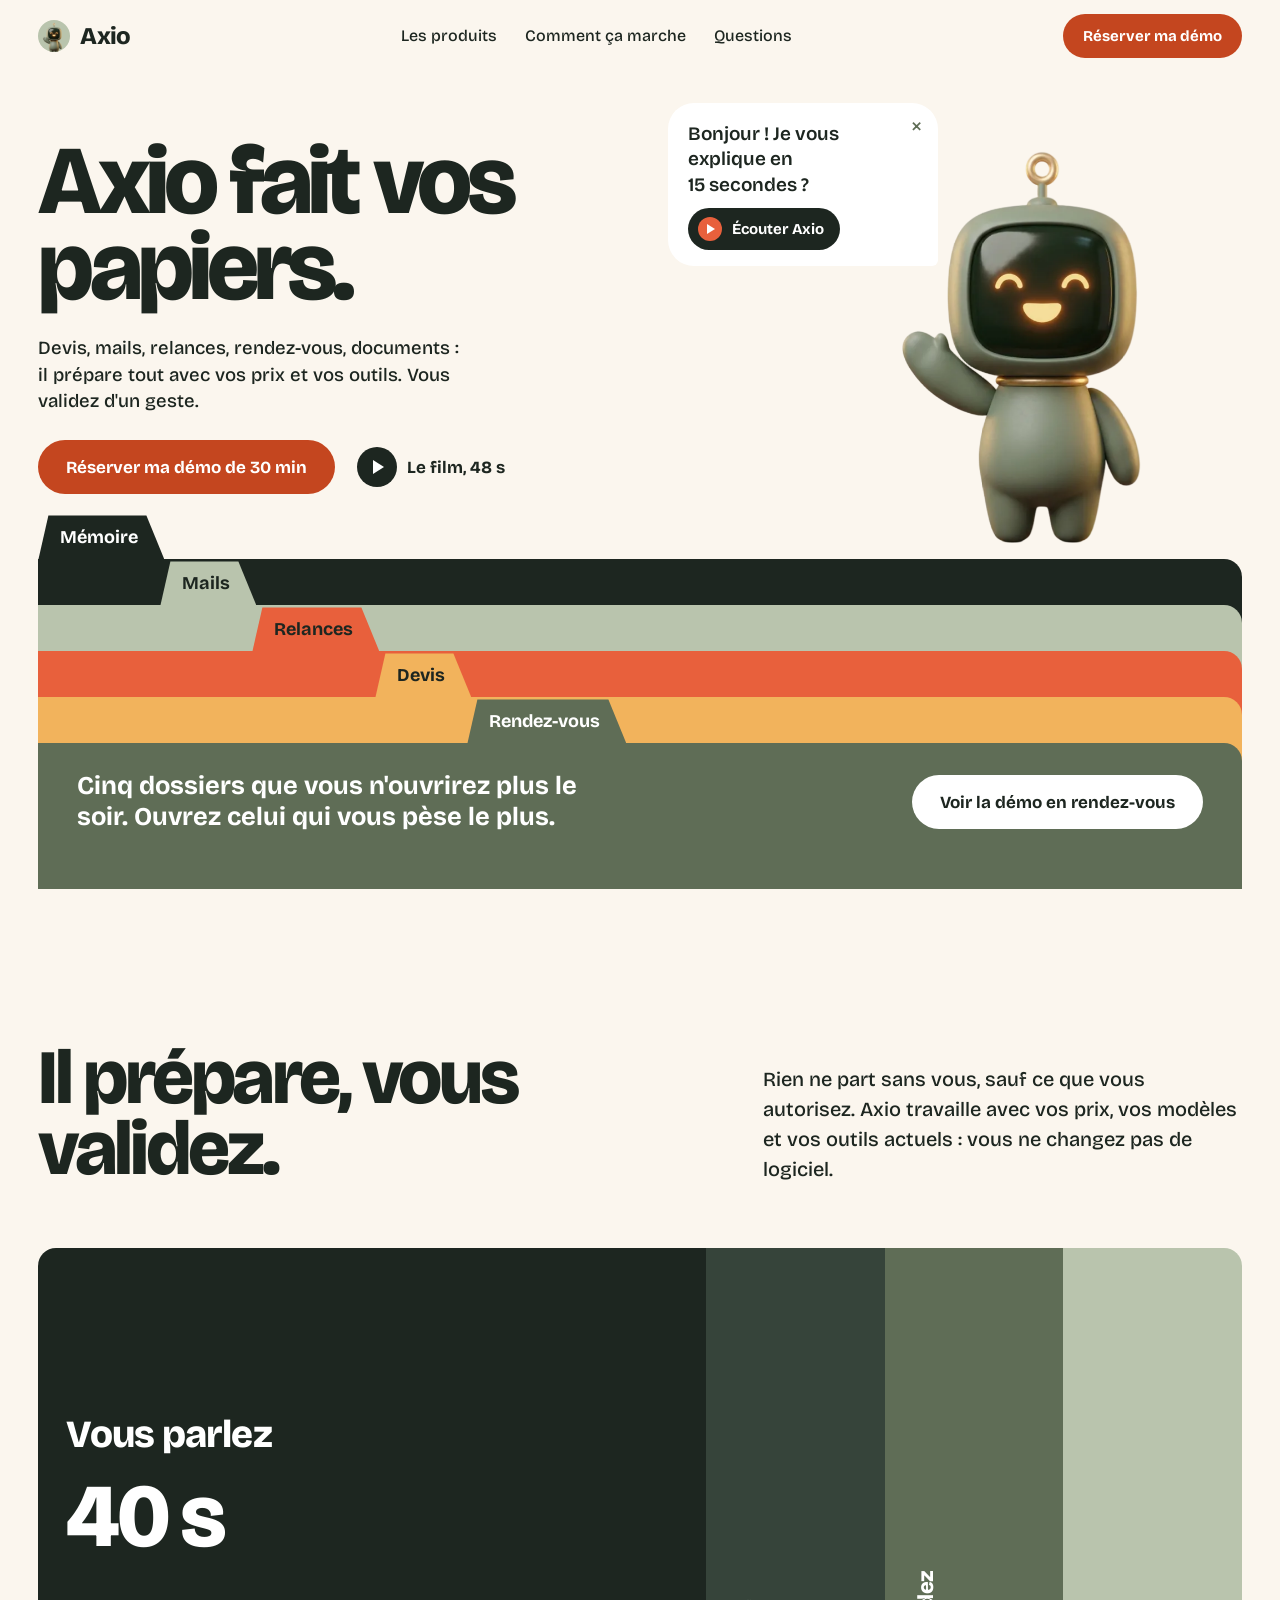
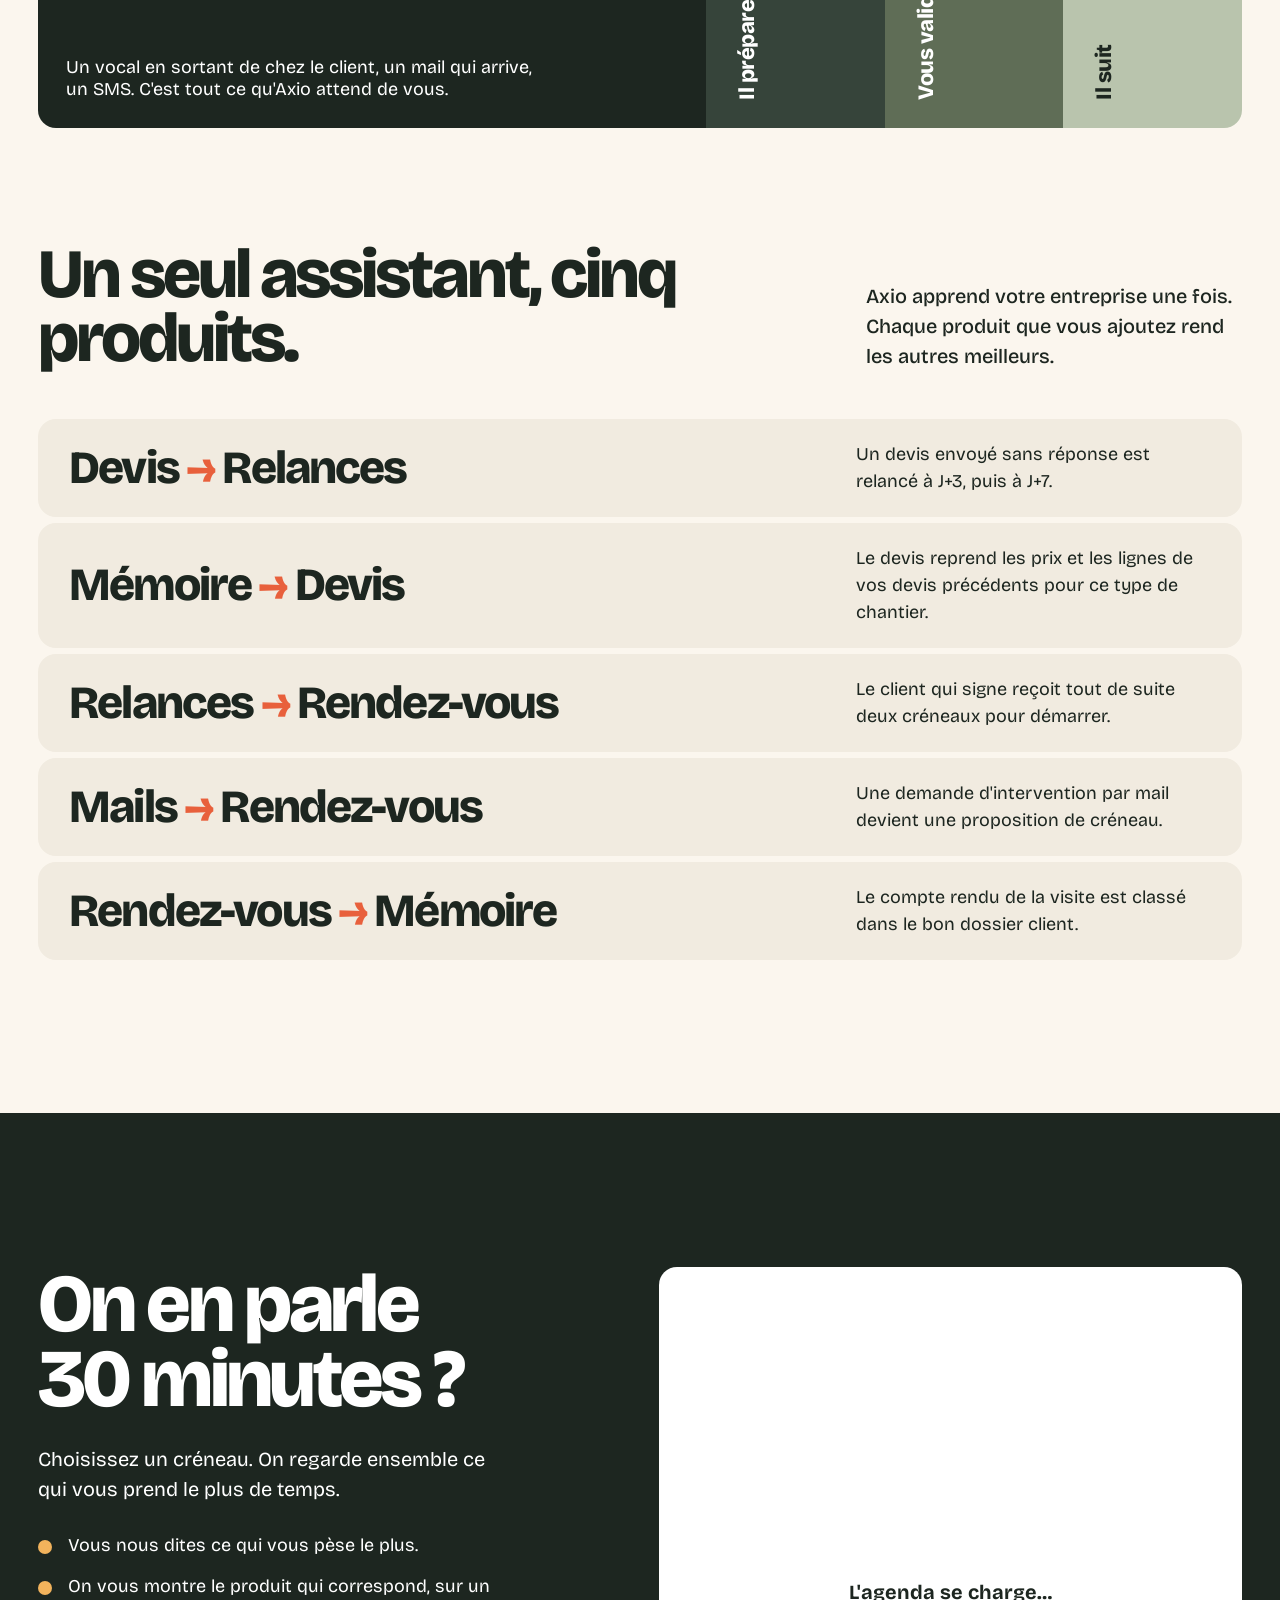
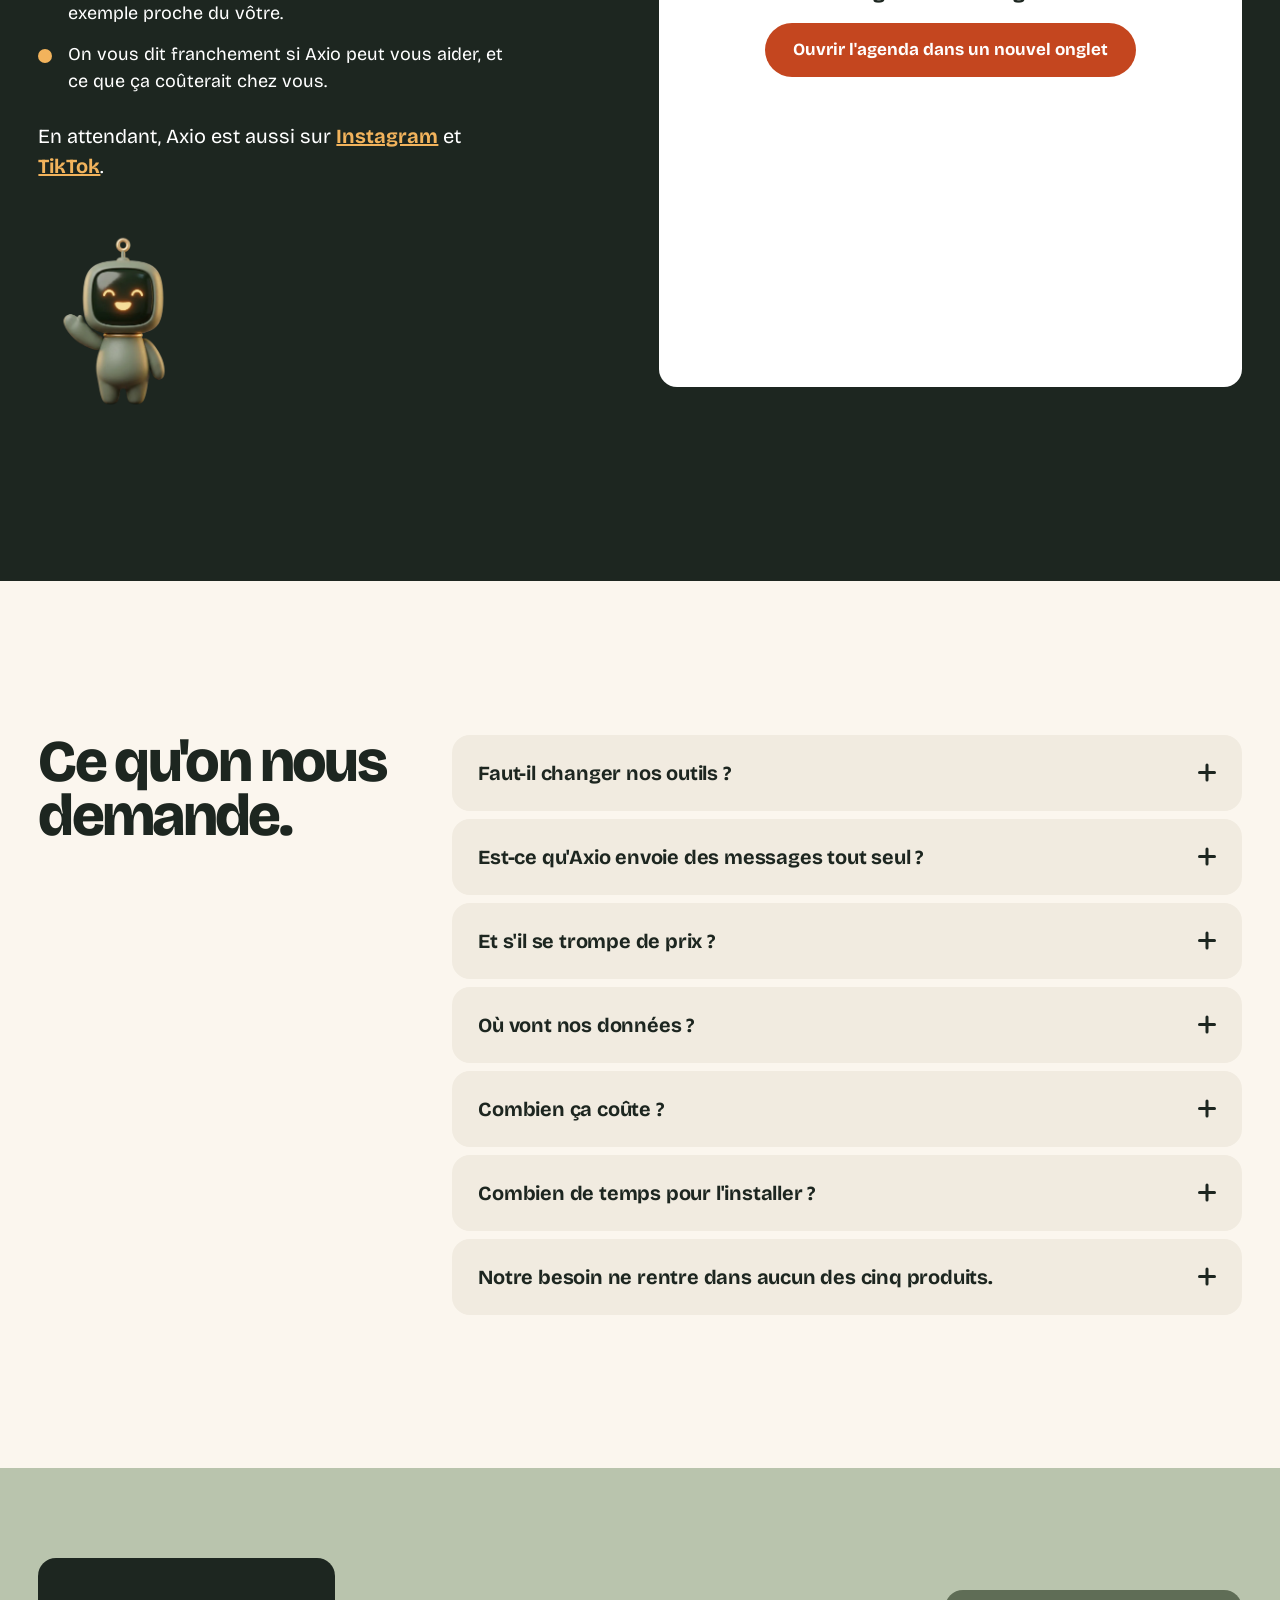
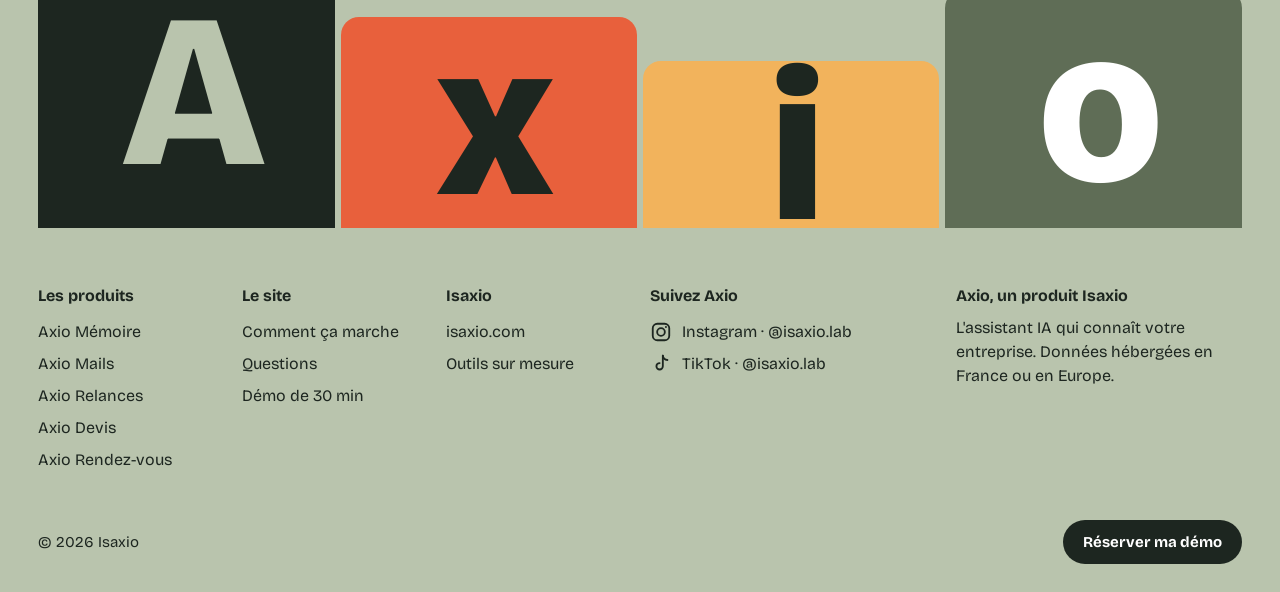
==== index.html @ e4938b11 "Voix au premier geste (première visite), liens Instagram et TikTok, film centré Co-Authored-By: Clau" ====
<!doctype html>
<html lang="fr">
<head>
<meta charset="utf-8">
<meta name="viewport" content="width=device-width,initial-scale=1,viewport-fit=cover">
<title>Axio · l'assistant qui fait vos papiers</title>
<meta name="description" content="Axio prépare vos devis, trie vos mails, relance vos clients, cale vos rendez-vous et retrouve vos documents. Avec vos prix et vos outils. Vous validez.">
<meta property="og:title" content="Axio fait vos papiers.">
<meta property="og:description" content="Devis, mails, relances, rendez-vous, documents : Axio prépare tout avec vos prix et vos outils. Vous validez d'un geste.">
<meta property="og:image" content="https://axio-assistant.com/media/axio-coucou.webp">
<link rel="icon" href="media/axio-coucou.webp">
<link rel="preconnect" href="https://fonts.googleapis.com">
<link rel="preconnect" href="https://fonts.gstatic.com" crossorigin>
<link rel="stylesheet" href="https://fonts.googleapis.com/css2?family=Bricolage+Grotesque:opsz,wght@12..96,500;12..96,700;12..96,800&display=swap">
<script defer src="https://cloud.umami.is/script.js" data-website-id="991af07d-b9c7-4dd4-945d-59c8b4f9254d"></script>
<style>
:root{
  color-scheme:light;
  --ground:#fbf6ee;   /* crème chaud */
  --ink:#1d2620;      /* vert presque noir */
  --sage:#5f6d56;     /* sauge foncé */
  --sage-l:#b9c4ad;   /* le corps d'Axio, en clair */
  --coral:#e8603c;    /* l'action */
  --amber:#f2b35c;    /* ses yeux */
  --paper:#ffffff;
  --f:"Bricolage Grotesque",system-ui,sans-serif;
  --m:clamp(16px,3vw,40px);
  --ease:cubic-bezier(.16,1,.3,1);
  --r:18px;
}
*{box-sizing:border-box;margin:0}
button{font-family:inherit}
html{scroll-behavior:smooth}
body{background:var(--ground);color:var(--ink);font-family:var(--f);font-size:18px;line-height:1.5;-webkit-font-smoothing:antialiased;overflow-x:hidden}
a{color:inherit}
img,video{display:block;max-width:100%}
:focus-visible{outline:3px solid var(--coral);outline-offset:3px}
h1,h2,h3{font-weight:800;letter-spacing:-.045em;line-height:.92}
.wrap{padding-left:var(--m);padding-right:var(--m)}

/* boutons */
.btn{display:inline-flex;align-items:center;justify-content:center;gap:10px;min-height:54px;padding:0 28px;border:0;border-radius:999px;background:#c4461f;color:#fff;font:700 17px var(--f);text-decoration:none;cursor:pointer;transition:transform .2s var(--ease),background-color .2s,color .2s}
.btn:hover{background:#a63a17}
.btn:active{transform:scale(.97)}
.btn.ink{background:var(--ink);color:#fff}
.btn.ink:hover{background:#000}
.btn.paper{background:var(--paper);color:var(--ink)}
.btn.paper:hover{background:var(--ink);color:#fff}

/* barre */
.bar{display:flex;align-items:center;justify-content:space-between;gap:20px;padding:14px var(--m)}
.mark{display:flex;align-items:center;gap:10px;font-weight:800;font-size:24px;letter-spacing:-.03em;text-decoration:none}
.mark img{width:32px;height:32px;object-fit:cover;object-position:50% 16%;border-radius:50%;background:var(--sage-l)}
.bar nav{display:flex;gap:28px;font-size:16px;font-weight:500}
.bar nav a{text-decoration:none}
.bar nav a:hover{color:var(--coral)}
.bar .btn{min-height:44px;padding:0 20px;font-size:15px}

/* haut de page */
.hero{display:grid;grid-template-columns:minmax(0,7fr) minmax(0,5fr);gap:var(--m);align-items:end;padding:clamp(12px,2.4vw,36px) var(--m) 0}
.hero h1{font-size:clamp(56px,7.6vw,128px);line-height:.88;letter-spacing:-.05em;max-width:9ch}
.hero .lead{font-size:clamp(18px,1.45vw,22px);line-height:1.45;max-width:36ch;margin-top:24px;font-weight:500}
.hero .acts{display:flex;flex-wrap:wrap;gap:12px 22px;align-items:center;margin-top:24px}
.film{display:inline-flex;align-items:center;gap:10px;font-weight:700;font-size:17px;background:none;border:0;cursor:pointer;color:var(--ink);padding:8px 0}
.film i{width:40px;height:40px;border-radius:50%;background:var(--ink);display:grid;place-items:center;transition:background-color .2s}
.film i::before{content:"";border-left:11px solid #fff;border-top:7px solid transparent;border-bottom:7px solid transparent;margin-left:3px}
.film:hover i{background:var(--coral)}

.axio{position:relative;justify-self:end;width:min(100%,400px);margin-bottom:-104px;z-index:7;pointer-events:none}
.axio .bulle{pointer-events:auto}
.axio img{width:100%;height:auto;transform-origin:50% 92%;animation:souffle 4.5s ease-in-out infinite}
.axio.parle img{animation:parle .42s ease-in-out infinite alternate}
@keyframes souffle{50%{transform:translateY(-6px) rotate(-1deg)}}
@keyframes parle{to{transform:translateY(-4px) scale(1.012)}}
.bulle{position:absolute;right:76%;top:0;width:270px;background:var(--paper);color:var(--ink);border-radius:26px 26px 6px 26px;padding:18px 40px 16px 20px;font-weight:600;font-size:17px;line-height:1.35;opacity:0;transform:translateY(10px) scale(.96);transition:opacity .45s var(--ease),transform .45s var(--ease)}
.bulle.on{opacity:1;transform:none}
.bulle .lire{display:flex;align-items:center;gap:10px;margin-top:10px;background:var(--ink);color:#fff;border:0;border-radius:999px;padding:9px 16px 9px 10px;font-weight:700;font-size:15px;cursor:pointer;transition:background-color .2s}
.bulle .lire:hover{background:var(--coral)}
.bulle .lire i{width:24px;height:24px;border-radius:50%;background:var(--coral);display:grid;place-items:center}
.bulle .lire i::before{content:"";border-left:8px solid #fff;border-top:5px solid transparent;border-bottom:5px solid transparent;margin-left:2px}
.bulle.lit .lire i::before{border:0;width:8px;height:8px;background:#fff;margin:0}
.bulle .ferme{position:absolute;top:8px;right:10px;background:none;border:0;font-size:22px;line-height:1;color:var(--sage);cursor:pointer;padding:4px 6px}
.bulle .ferme:hover{color:var(--ink)}
.sous{display:block;min-height:2.7em;font-size:19px}

/* classeur : les cinq dossiers */
.classeur{position:relative;margin:64px var(--m) 0;height:330px;scroll-margin-top:70px;transition:height .5s var(--ease)}
.dossier{position:absolute;left:0;right:0;bottom:0;border-radius:0 var(--r) 0 0;transition:top .5s var(--ease),transform .35s var(--ease)}
.dossier .onglet{position:absolute;bottom:100%;height:44px;display:flex;align-items:center;padding:0 26px 0 22px;border:0;font:700 18px var(--f);color:inherit;background:inherit;cursor:pointer;clip-path:polygon(0 100%,10px 0,calc(100% - 18px) 0,100% 100%);border-radius:10px 0 0 0;transition:padding .25s,left .35s var(--ease),height .3s var(--ease),font-size .3s var(--ease),opacity .25s}
.dossier .onglet .ct{display:none}
.dossier .onglet:hover{padding-bottom:6px}
.classeur:not(.ouvert) .dossier:not(.d5):hover{transform:translateY(-8px)}
.classeur:not(.ouvert) .dossier:not(.d5){cursor:pointer}
.d1{top:0}.d1 .onglet{left:0}
.d2{top:46px}.d2 .onglet{left:19%}
.d3{top:92px}.d3 .onglet{left:38%}
.d4{top:138px}.d4 .onglet{left:57%}
.d5{top:184px}.d5 .onglet{right:0}
.c-memoire{background:var(--ink);color:#fff}
.c-mails{background:var(--sage-l);color:var(--ink)}
.c-relances{background:var(--coral);color:var(--ink)}
.c-devis{background:var(--amber);color:var(--ink)}
.c-rdv{background:var(--sage);color:#fff}
.intro{display:flex;justify-content:space-between;align-items:center;gap:24px;flex-wrap:wrap;padding:28px clamp(20px,3vw,40px)}
.intro p{font-size:clamp(20px,2vw,28px);font-weight:700;line-height:1.2;max-width:30ch}
.contenu{display:none}

/* dossier ouvert */
.classeur.ouvert{height:auto}
.classeur.ouvert .dossier{top:0;bottom:auto}
.classeur.ouvert .intro{display:none}
.classeur.ouvert .dossier:not(.actif){height:60px}
.classeur.ouvert .dossier.actif{position:relative;z-index:6}
.classeur.ouvert .dossier.actif .contenu{display:grid}
.dossier.actif .onglet{padding-bottom:0}
.contenu{position:relative;grid-template-columns:repeat(12,minmax(0,1fr));gap:clamp(20px,3vw,40px);align-items:center;padding:clamp(40px,5vw,72px) clamp(20px,3vw,48px)}
.contenu .txt{grid-column:1 / span 6}
.contenu .vis{grid-column:7 / span 6;position:relative;display:flex;justify-content:flex-start;align-items:end;min-height:480px}
.contenu h2{font-size:clamp(44px,5.4vw,88px)}
.contenu .what{font-size:clamp(22px,2.1vw,32px);font-weight:700;line-height:1.12;letter-spacing:-.02em;margin-top:16px;max-width:24ch}
.contenu ul{list-style:none;padding:0;margin-top:24px;display:grid;gap:12px;max-width:54ch}
.contenu li{padding-left:28px;position:relative}
.contenu li::before{content:"";position:absolute;left:0;top:.5em;width:13px;height:13px;border-radius:50%;background:currentColor;opacity:.85}
.c-memoire li::before,.c-rdv li::before{background:var(--amber);opacity:1}
.contenu .remp{margin-top:22px;max-width:54ch;font-weight:500}
.contenu .remp b{font-weight:800}
.contenu .btn{margin-top:28px}
.fermer{position:absolute;top:16px;right:18px;background:none;border:0;color:inherit;font:700 15px var(--f);cursor:pointer;opacity:.75;padding:8px}
.fermer:hover{opacity:1}
.pose{width:min(62%,380px);height:auto;position:relative;z-index:2}
.ui-float{position:absolute;z-index:3;right:0;bottom:4%;width:min(64%,380px)!important}

/* repère : onglet actif, bandeau collant */
.classeur.ouvert .dossier:not(.actif) .onglet{height:38px;font-size:16px;opacity:.6}
.classeur.ouvert .dossier:not(.actif) .onglet:hover{opacity:1}
.classeur.ouvert .dossier.actif .onglet{height:58px;font-size:22px;padding:0 34px 0 26px}
.ici{grid-column:1 / -1;position:sticky;top:10px;z-index:4;justify-self:start;display:flex;align-items:center;gap:14px;padding:8px 10px 8px 18px;border-radius:999px;background:var(--paper);color:var(--ink);font-weight:700;font-size:15px;margin:-12px 0 8px}
.ici b{font-weight:800}
.ici .fermer{position:static;opacity:1;color:#fff;background:var(--ink);border-radius:999px;padding:8px 14px;font-size:14px}
.ici .fermer:hover{background:#c4461f}

/* le dossier papier, sorti du classeur et ouvert au centre */
.bureau{position:fixed;inset:0;z-index:60;display:grid;place-items:center;background:rgba(29,38,32,0);perspective:1500px;transition:background-color .5s var(--ease);padding:16px}
.bureau[hidden]{display:none}
.bureau.on{background:rgba(29,38,32,.62)}
.dos3d{position:relative;width:min(1200px,96vw);height:min(720px,calc(100svh - 64px));transform-style:preserve-3d;--c:#e8603c;--cl:#f6d5c8;--fg:#1d2620}
.dos3d .page{position:absolute;top:0;bottom:0;width:50%;overflow:auto;overscroll-behavior:contain}
.dos3d .droite{left:50%;background:var(--cl);color:var(--ink);border-radius:0 14px 14px 0;padding:clamp(28px,3.4vw,52px);display:flex;align-items:center;justify-content:center;box-shadow:0 40px 80px -30px rgba(0,0,0,.6);overflow:visible}
.dos3d .droite .vis{position:relative;width:100%;display:flex;justify-content:flex-start;align-items:end;min-height:440px}
.dos3d .onglet3d{position:absolute;bottom:100%;right:48px;height:46px;display:flex;align-items:center;padding:0 28px;background:var(--cl);color:var(--ink);font-weight:800;font-size:19px;clip-path:polygon(0 100%,12px 0,calc(100% - 12px) 0,100% 100%);border-radius:10px 10px 0 0}
.dos3d .couv{position:absolute;left:50%;top:0;bottom:0;width:50%;transform-origin:0 50%;transform-style:preserve-3d;z-index:3}
.dos3d .face{position:absolute;inset:0;backface-visibility:hidden;-webkit-backface-visibility:hidden}
.dos3d .front{background:var(--c);color:var(--fg);border-radius:0 14px 14px 0;padding:clamp(28px,4vw,60px);display:flex;flex-direction:column;justify-content:space-between}
.dos3d .front .etiq{align-self:flex-start;background:#fffdf8;color:var(--ink);padding:18px 26px;border-radius:6px;transform:rotate(-1.5deg);font-weight:800;font-size:clamp(26px,2.8vw,42px);letter-spacing:-.03em;line-height:1}
.dos3d .front .etiq small{display:block;font-weight:600;font-size:14px;letter-spacing:0;color:#55605a;margin-bottom:6px}
.dos3d .front .pli{align-self:flex-end;font-weight:700;font-size:15px;opacity:.7}
.dos3d .back{transform:rotateY(180deg);background:#f3eadb;color:var(--ink);border-radius:14px 0 0 14px;padding:clamp(28px,3.4vw,52px);overflow:auto;overscroll-behavior:contain}
.dos3d .ombre-d{position:absolute;inset:0;background:#1d2620;opacity:0;pointer-events:none;border-radius:inherit;z-index:2}
.dos3d .ombre{position:absolute;inset:0;background:#000;opacity:0;pointer-events:none;border-radius:inherit}
.dos3d .back h2{font-size:clamp(40px,4.4vw,72px)}
.dos3d .back .what{font-size:clamp(20px,1.8vw,27px);font-weight:700;line-height:1.15;letter-spacing:-.02em;margin-top:14px;max-width:26ch}
.dos3d .back ul{list-style:none;padding:0;margin-top:20px;display:grid;gap:10px}
.dos3d .back li{padding-left:26px;position:relative;font-size:17px}
.dos3d .back li::before{content:"";position:absolute;left:0;top:.5em;width:12px;height:12px;border-radius:50%;background:var(--c)}
.dos3d .back .remp{margin-top:18px;font-size:16px;font-weight:500}
.dos3d .back .remp b{font-weight:800}
.dos3d .back .btn{margin-top:22px}
.dos3d .ici{display:none}
.bureau .fermer3d{position:absolute;top:16px;right:16px;z-index:70;background:var(--paper);color:var(--ink);border:0;border-radius:999px;padding:12px 20px;font:700 16px var(--f);cursor:pointer}
.bureau .fermer3d:hover{background:#c4461f;color:#fff}
.mob-txt{display:none}
@media (max-width:900px){
  .dos3d{width:94vw;height:calc(100svh - 110px);margin-top:44px}
  .dos3d .droite{left:0;width:100%;border-radius:14px;display:block;padding:24px 18px 32px;overflow:auto}
  .dos3d .droite .vis{min-height:0;flex-direction:column;align-items:center;margin-top:28px}
  .dos3d .droite .vis .pose{width:min(70%,260px)}
  .dos3d .droite .ui-float{position:relative;inset:auto!important;width:100%!important;margin-top:-30px}
  .dos3d .couv{left:0;width:100%;transform-origin:50% 0}
  .dos3d .front{border-radius:14px}
  .dos3d .back{display:none}
  .dos3d .onglet3d{right:auto;left:20px;height:38px;font-size:16px}
  .mob-txt{display:block}
  .mob-txt h2{font-size:clamp(38px,11vw,56px)}
  .mob-txt .what{font-size:21px;font-weight:700;line-height:1.15;margin-top:12px}
  .mob-txt ul{list-style:none;padding:0;margin-top:18px;display:grid;gap:10px}
  .mob-txt li{padding-left:24px;position:relative}
  .mob-txt li::before{content:"";position:absolute;left:0;top:.5em;width:11px;height:11px;border-radius:50%;background:var(--c)}
  .mob-txt .remp{margin-top:16px}
  .mob-txt .btn{margin-top:20px;width:100%}
}

/* fragments d'interface (le produit, dessiné en HTML) */
[data-ui]{background:var(--paper);color:var(--ink);border-radius:16px;width:min(100%,500px);font-size:15px;line-height:1.4;overflow:hidden;box-shadow:0 30px 60px -30px rgba(0,0,0,.45)}
[data-ui] header{display:flex;align-items:center;justify-content:space-between;gap:10px;padding:14px 18px;background:#f3efe7;font-weight:700;font-size:14px}
[data-ui] header small{font-weight:500;color:#55605a;font-size:13px}
[data-ui] .row{display:grid;grid-template-columns:auto minmax(0,1fr) auto;gap:12px;align-items:center;padding:12px 18px;border-top:1px solid #efe9df}
[data-ui] .row .av{width:34px;height:34px;flex:none;border-radius:50%;display:grid!important;place-items:center;font-weight:700;font-size:12px;line-height:1;background:#e7ece1;color:var(--sage);overflow:visible;white-space:nowrap}
[data-ui] .row b{display:block;font-size:14px}
[data-ui] .row span{display:block;color:#55605a;font-size:13px;white-space:nowrap;overflow:hidden;text-overflow:ellipsis}
[data-ui] .tag{font-size:12px;font-weight:700;padding:4px 10px;border-radius:999px;white-space:nowrap}
.t-ok{background:#e1f0e7;color:#2e7d5b}.t-co{background:#fde6dd;color:#b2421f}.t-am{background:#fdf0da;color:#8a5a12}.t-bad{background:#f9e4e1;color:#c0392b}
[data-ui] .foot{display:flex;justify-content:space-between;align-items:center;gap:12px;padding:14px 18px;background:#f3efe7;font-size:14px}
[data-ui] .foot b{font-size:20px;letter-spacing:-.02em}
[data-ui] .mini{display:inline-flex;align-items:center;min-height:34px;padding:0 14px;border-radius:999px;background:#c4461f;color:#fff;font-weight:700;font-size:13px;border:0}

/* Mémoire : question → réponse */
.ask{margin:16px 18px 6px;display:flex;align-items:center;gap:10px;padding:12px 14px;border-radius:12px;background:#f3efe7;font-weight:600}
.ask::before{content:"";width:14px;height:14px;border:2.5px solid var(--sage);border-radius:50%;flex:none}
.ans{padding:10px 18px 16px;font-size:15px}
.ans p{margin-bottom:10px}
.src{display:inline-block;margin:2px 4px 0 0;padding:3px 9px;border-radius:999px;background:#e7ece1;color:var(--sage);font-weight:700;font-size:12px}
.kpis{display:grid;grid-template-columns:repeat(3,1fr);gap:1px;background:#efe9df;border-top:1px solid #efe9df}
.kpis div{background:#fff;padding:12px 18px}
.kpis small{display:block;color:#55605a;font-size:12px}
.kpis b{font-size:22px;letter-spacing:-.02em}

/* Devis */
.dl{display:grid;grid-template-columns:minmax(0,1fr) auto;gap:4px 12px;padding:10px 18px;border-top:1px solid #efe9df}
.dl b{font-size:14px}
.dl em{font-style:normal;font-size:12px;color:#55605a}
.dl .m{font-weight:700;font-variant-numeric:tabular-nums;grid-row:span 2;align-self:center}
.oubli{margin:10px 18px;padding:10px 12px;border-radius:12px;background:#fdf0da;font-size:14px;display:flex;justify-content:space-between;gap:10px;align-items:center}
.oubli b{color:#8a5a12}

/* Rendez-vous : SMS */
.sms{padding:14px 18px;display:grid;gap:10px}
.sms p{max-width:84%;padding:10px 14px;border-radius:16px;font-size:14px}
.sms .them{background:#f3efe7;border-bottom-left-radius:4px}
.sms .me{background:var(--sage);color:#fff;justify-self:end;border-bottom-right-radius:4px}
.sms small{display:block;font-size:11px;opacity:.75;margin-bottom:2px}

/* il prépare, vous validez : accordéon */
.how{padding:clamp(96px,12vw,180px) var(--m) clamp(72px,9vw,128px)}
.how-head{display:grid;grid-template-columns:repeat(12,minmax(0,1fr));gap:clamp(20px,3vw,40px);align-items:end}
.how-head h2{grid-column:1 / span 6;font-size:clamp(48px,6vw,96px)}
.how-head p{grid-column:8 / span 5;font-size:20px;font-weight:500}
.acc{display:flex;margin-top:64px;height:480px;border-radius:var(--r);overflow:hidden}
.st{flex:1 1 0;min-width:0;position:relative;border:0;text-align:left;cursor:pointer;color:#fff;padding:28px;transition:flex-grow .45s var(--ease);font-family:inherit;display:block}
.st[aria-expanded="true"]{flex-grow:5;cursor:default}
.st:nth-child(1){background:#1d2620}.st:nth-child(2){background:#36443a}.st:nth-child(3){background:#5f6d56;}.st:nth-child(4){background:#b9c4ad;color:var(--ink)}
.st .nm{position:absolute;left:28px;bottom:28px;font-weight:800;font-size:22px;letter-spacing:-.02em;transform-origin:left bottom;transform:rotate(-90deg) translateY(100%);white-space:nowrap}
.st[aria-expanded="true"] .nm{position:static;transform:none;font-size:clamp(30px,3vw,44px);display:block;line-height:1}
.st .bd{position:absolute;left:28px;right:28px;bottom:28px;font-size:18px;max-width:40ch;opacity:0;transition:opacity .3s}
.st[aria-expanded="true"] .bd{opacity:1;transition-delay:.2s}
.st .hr{display:block;font-size:clamp(56px,7vw,110px);font-weight:800;letter-spacing:-.05em;line-height:1;margin-top:18px;opacity:0;transition:opacity .3s}
.st[aria-expanded="true"] .hr{opacity:1;transition-delay:.2s}

/* ensemble : liste en grand texte */
.ens{padding:0 var(--m) clamp(96px,12vw,180px)}
.ens-head{display:grid;grid-template-columns:repeat(12,minmax(0,1fr));gap:clamp(20px,3vw,40px);align-items:end;margin-bottom:48px}
.ens-head h2{grid-column:1 / span 7;font-size:clamp(44px,5.4vw,88px)}
.ens-head p{grid-column:9 / span 4;font-size:20px;font-weight:500}
.liens{list-style:none;padding:0;display:grid;gap:6px}
.liens li{display:grid;grid-template-columns:repeat(12,minmax(0,1fr));gap:clamp(20px,3vw,40px);align-items:center;padding:22px clamp(20px,2.4vw,32px);border-radius:var(--r);background:#f1ebe0;transition:background-color .25s,color .25s}
.liens li:hover{background:var(--ink);color:#fff}
.liens .pair{grid-column:1 / span 7;font-weight:800;font-size:clamp(28px,3.6vw,58px);letter-spacing:-.04em;line-height:1}
.liens .pair i{font-style:normal;color:var(--coral)}
.liens p{grid-column:9 / span 4;font-size:18px}

/* démo + Calendly */
.demo{background:var(--ink);color:#fff;padding:clamp(96px,12vw,170px) var(--m);display:grid;grid-template-columns:repeat(12,minmax(0,1fr));gap:clamp(24px,3vw,48px);align-items:start}
.demo .txt{grid-column:1 / span 6;position:sticky;top:40px}
.demo h2{font-size:clamp(52px,6.4vw,108px);max-width:9ch}
.demo .txt>p{font-size:20px;margin-top:26px;max-width:36ch}
.demo ul{list-style:none;padding:0;margin-top:28px;display:grid;gap:14px;font-size:18px;max-width:40ch}
.demo li{padding-left:30px;position:relative}
.demo li::before{content:"";position:absolute;left:0;top:.45em;width:14px;height:14px;border-radius:50%;background:var(--amber)}
.demo .suivre{margin-top:26px;font-size:18px}
.demo .suivre a{color:var(--amber);font-weight:700}
.demo .pose-demo{width:170px;height:auto;margin-top:36px}
.cal{grid-column:7 / span 6;background:var(--paper);border-radius:var(--r);min-height:720px;overflow:hidden;position:relative}
.cal .calendly-inline-widget{min-width:300px;height:720px}
.cal-wait{position:absolute;inset:0;display:grid;place-items:center;align-content:center;gap:16px;color:var(--ink);text-align:center;padding:30px}
.cal-wait p{font-weight:700;font-size:20px}

/* questions */
.faq{padding:clamp(96px,12vw,170px) var(--m);display:grid;grid-template-columns:repeat(12,minmax(0,1fr));gap:clamp(20px,3vw,40px);align-items:start}
.faq h2{grid-column:1 / span 4;font-size:clamp(44px,4.6vw,76px);position:sticky;top:96px}
.faq .list{grid-column:5 / span 8;display:grid;gap:8px}
.faq details{background:#f1ebe0;border-radius:var(--r);transition:background-color .25s}
.faq details[open]{background:var(--coral)}
.faq summary{list-style:none;cursor:pointer;display:flex;justify-content:space-between;align-items:center;gap:20px;min-height:76px;padding:18px 26px;font-weight:700;font-size:20px;letter-spacing:-.01em}
.faq summary::-webkit-details-marker{display:none}
.faq summary i{position:relative;width:18px;height:18px;flex:none}
.faq summary i::before,.faq summary i::after{content:"";position:absolute;left:0;top:7.5px;width:18px;height:3px;background:currentColor;border-radius:2px;transition:transform .25s var(--ease)}
.faq summary i::after{transform:rotate(90deg)}
.faq details[open] summary i::after{transform:rotate(0)}
.faq details p{padding:0 26px 24px;font-size:17px;max-width:60ch}

/* pied de page */
footer{background:var(--sage-l);color:var(--ink);padding:clamp(56px,7vw,96px) var(--m) 28px}
.blocks{display:flex;gap:6px;align-items:flex-end;height:clamp(150px,30svh,300px)}
.blocks span{flex:1;display:grid;place-items:center;border-radius:var(--r) var(--r) 0 0;font-weight:800;font-size:clamp(80px,17vw,280px);letter-spacing:-.06em;line-height:.8;overflow:hidden}
.blocks span:nth-child(1){height:100%;background:var(--ink);color:var(--sage-l)}
.blocks span:nth-child(2){height:78%;background:var(--coral);color:var(--ink)}
.blocks span:nth-child(3){height:62%;background:var(--amber);color:var(--ink)}
.blocks span:nth-child(4){height:88%;background:var(--sage);color:var(--paper)}
.f-links{display:grid;grid-template-columns:repeat(12,minmax(0,1fr));gap:20px;margin-top:56px;font-size:16px}
.f-links nav{grid-column:span 2;display:grid;gap:8px;align-content:start}
.f-links .reseaux{grid-column:span 3}
.reseaux a{display:inline-flex;align-items:center;gap:10px}
.reseaux svg{width:22px;height:22px;fill:none;stroke:currentColor;stroke-width:2;stroke-linecap:round;flex:none}
.reseaux svg .pt{fill:currentColor;stroke:none}
.f-links nav b{font-size:16px;margin-bottom:4px}
.f-links a{text-decoration:none}
.f-links a:hover{color:var(--coral)}
.f-links .by{grid-column:10 / span 3;display:grid;gap:8px;align-content:start}
.f-last{display:flex;justify-content:space-between;align-items:center;gap:16px;flex-wrap:wrap;margin-top:48px;font-size:15px}
.f-last .btn{min-height:44px;padding:0 20px;font-size:15px}

/* film */
dialog.film-d{margin:auto;inset:0;max-height:90svh;border:0;padding:0;background:#000;border-radius:var(--r);width:min(92vw,1100px);overflow:hidden}
dialog.film-d::backdrop{background:rgba(29,38,32,.82)}
dialog.film-d video{width:100%;height:auto}
dialog.film-d form{position:absolute;top:10px;right:10px}
dialog.film-d form button{width:44px;height:44px;border-radius:50%;border:0;background:#fff;font-size:24px;cursor:pointer}

/* entrées */
.rv{opacity:0;transform:translateY(24px);transition:opacity .7s var(--ease),transform .7s var(--ease)}
.rv.in{opacity:1;transform:none}
.rv.w1{transition-delay:.07s}.rv.w2{transition-delay:.14s}.rv.w3{transition-delay:.21s}.rv.w4{transition-delay:.28s}
.no-js .rv{opacity:1;transform:none}
[data-ui] .row,.dl{transition:opacity .5s var(--ease),transform .5s var(--ease)}
.vis:not(.in) [data-ui] .row,.vis:not(.in) .dl{opacity:0;transform:translateX(16px)}
.vis.in [data-ui] .row:nth-child(n){transition-delay:calc(var(--i,0) * 90ms + .2s)}

@media (max-width:900px){
  .bar nav{display:none}
  .hero{grid-template-columns:1fr;padding-top:12px}
  .hero h1{font-size:clamp(56px,17vw,96px)}
  .hero .lead{margin-top:24px}
  .axio{order:-1;width:min(62%,260px);justify-self:end;margin-bottom:-8px}
  .bulle{right:72%;top:4%;width:180px;font-size:15px;padding:14px 32px 13px 14px}
  .sous{font-size:16px}
  .classeur{height:380px;margin-top:56px}
  .dossier .onglet{height:38px;font-size:12.5px;padding:0 4px;width:20%;justify-content:center;clip-path:polygon(0 100%,6px 0,calc(100% - 8px) 0,100% 100%);letter-spacing:-.01em}
  .contenu h2{font-size:clamp(38px,11vw,56px)}
  .dossier .onglet .lg{display:none}.dossier .onglet .ct{display:inline}
  .d1 .onglet{left:0}.d2 .onglet{left:20%}.d3 .onglet{left:40%}.d4 .onglet{left:60%}.d5 .onglet{left:80%;right:auto}
  .d2{top:40px}.d3{top:80px}.d4{top:120px}.d5{top:160px}
  .intro .btn{width:100%}
  .contenu{grid-template-columns:1fr;gap:36px;padding:48px 18px 36px}
  .contenu .txt,.contenu .vis{grid-column:1}
  .contenu .vis{min-height:0;flex-direction:column;align-items:center}
  .contenu .btn{width:100%}
  .pose{width:min(78%,300px)}
  .ui-float{position:relative;inset:auto!important;margin-top:-40px;width:100%!important}
  .how-head{grid-template-columns:1fr}
  .how-head h2,.how-head p{grid-column:1}
  .acc{flex-direction:column;height:auto}
  .st{flex:none;padding:20px}
  .st .nm{position:static;transform:none;font-size:19px}
  .st .bd,.st .hr{display:none;position:static;opacity:1}
  .st[aria-expanded="true"] .bd,.st[aria-expanded="true"] .hr{display:block}
  .st[aria-expanded="true"] .bd{margin-top:14px}
  .ens-head,.liens li{grid-template-columns:1fr;gap:10px}
  .ens-head h2,.ens-head p,.liens .pair,.liens p{grid-column:1}
  .liens p{font-size:16px}
  .pose{width:min(78%,320px)}
  .demo,.faq{grid-template-columns:1fr}
  .demo .txt,.cal,.faq h2,.faq .list{grid-column:1}
  .demo .txt,.faq h2{position:static}
  .f-links{grid-template-columns:1fr 1fr}
  .f-links nav,.f-links .by{grid-column:auto}
  .f-links .reseaux{grid-column:1 / -1}
  .f-links .by{grid-column:1 / -1}
}
@media (prefers-reduced-motion:reduce){*{animation:none!important;transition:none!important;scroll-behavior:auto!important}.rv,.vis:not(.in) [data-ui] .row,.vis:not(.in) .dl{opacity:1!important;transform:none!important}}
</style>
</head>
<body class="no-js">
<header class="bar">
  <a class="mark" href="#accueil" aria-label="Axio, accueil"><img src="media/axio-coucou.webp" alt="">Axio</a>
  <nav aria-label="Principale"><a href="#produits">Les produits</a><a href="#comment">Comment ça marche</a><a href="#questions">Questions</a></nav>
  <a class="btn" href="#demo" data-umami-event="cta-demo-barre">Réserver ma démo</a>
</header>

<main id="accueil">
  <section class="hero" aria-labelledby="h1">
    <div>
      <h1 id="h1" class="rv">Axio fait vos papiers.</h1>
      <p class="lead rv w1">Devis, mails, relances, rendez-vous, documents&nbsp;: il prépare tout avec vos prix et vos outils. Vous validez d'un geste.</p>
      <div class="acts rv w2">
        <a class="btn" href="#demo" data-umami-event="cta-demo-hero">Réserver ma démo de 30 min</a>
        <button class="film" type="button" id="film-btn" data-umami-event="film-play"><i></i>Le film, 48 s</button>
      </div>
    </div>
    <figure class="axio" id="axio">
      <img src="media/axio-coucou.webp" width="720" height="894" alt="Axio, le petit robot vert d'Isaxio, fait coucou.">
      <figcaption class="bulle" id="bulle" aria-live="polite">
        <button class="ferme" type="button" aria-label="Fermer la bulle">×</button>
        <span class="sous" id="sous">Bonjour ! Je vous explique en 15&nbsp;secondes&nbsp;?</span>
        <button class="lire" type="button" id="ecouter" data-umami-event="voix-accueil-play"><i></i><span>Écouter Axio</span></button>
      </figcaption>
    </figure>
  </section>

  <div class="classeur" id="produits" aria-label="Les cinq produits">
    <div class="dossier d1 c-memoire" id="memoire" data-id="memoire">
      <button class="onglet" type="button" aria-expanded="false" aria-controls="ct-memoire" data-umami-event="dossier-memoire"><span class="lg">Mémoire</span><span class="ct">Mémoire</span></button>
      <div class="contenu" id="ct-memoire">
        <p class="ici">Dossier <b>Axio Mémoire</b><button class="fermer" type="button">Refermer ×</button></p>
        <div class="txt">
      <h2 id="h-mem">Axio Mémoire</h2>
      <p class="what">Vous demandez, il retrouve. Tout ce que votre entreprise a écrit.</p>
      <ul>
        <li>Il se branche sur vos dossiers partagés, votre Drive, vos disques et vos mails, et classe chaque document par client, par type et par date.</li>
        <li>Vous posez une question en français, il répond en quelques secondes et vous montre le document, la page, le passage.</li>
        <li>Un tableau de bord clair : ce qui arrive à échéance, ce qui manque, client par client.</li>
        <li>Base fermée, droits par personne. Quand quelqu'un part, son savoir reste dans l'entreprise.</li>
      </ul>
      <p class="remp"><b>Ce qu'il remplace :</b> fouiller dans douze dossiers partagés, et appeler l'ancien qui se souvient où est le bon fichier.</p>
      <a class="btn" href="#demo" data-umami-event="cta-demo-memoire">Voir la démo en rendez-vous</a>
        </div>
        <div class="vis">
      <div data-ui aria-label="Exemple d'écran Axio Mémoire">
        <header>Mémoire de l'entreprise <small>4 218 documents · à jour</small></header>
        <div class="ask">Quels contrats arrivent à échéance d'ici mars ?</div>
        <div class="ans">
          <p><b>7 contrats.</b> Les trois plus proches : maintenance chauffage de la SCI Les Tilleuls le 14 janvier, espaces verts de la Résidence du Parc le 2 février, hébergement web du Cabinet Morel le 27 février.</p>
          <span class="src">Contrat 2023-041 · p. 2, art. 6</span><span class="src">Contrat 2024-007 · p. 1</span><span class="src">Devis D-2025-112</span>
        </div>
        <div class="kpis"><div><small>Documents</small><b>4 218</b></div><div><small>Clients suivis</small><b>312</b></div><div><small>À renouveler</small><b>7</b></div></div>
      </div>
        </div>
      </div>
    </div>
    <div class="dossier d2 c-mails" id="mails" data-id="mails">
      <button class="onglet" type="button" aria-expanded="false" aria-controls="ct-mails" data-umami-event="dossier-mails"><span class="lg">Mails</span><span class="ct">Mails</span></button>
      <div class="contenu" id="ct-mails">
        <p class="ici">Dossier <b>Axio Mails</b><button class="fermer" type="button">Refermer ×</button></p>
        <div class="txt">
      <h2 id="h-mails">Axio Mails</h2>
      <p class="what">Votre boîte triée et vos réponses prêtes. Neuf minutes le matin, et c'est fait.</p>
      <ul>
        <li>Pendant la nuit, il lit vos boîtes pro et perso. Le matin, les réponses sont prêtes, avec vos tarifs, vos créneaux et vos formules.</li>
        <li>Vous validez une réponse à la fois. Chaque passage dit d'où il vient : votre agenda, votre grille de tarifs, votre RIB.</li>
        <li>Il note ce que vous avez promis à qui et vous le rappelle le matin même.</li>
        <li>Il arrête les faux mails de l'URSSAF, de la banque ou d'un faux changement de RIB.</li>
      </ul>
      <p class="remp"><b>Ce qu'il remplace :</b> deux heures de mails par jour, et la réponse qui attend trois jours parce qu'il fallait retrouver un prix.</p>
      <a class="btn ink" href="#demo" data-umami-event="cta-demo-mails">Voir la démo en rendez-vous</a>
        </div>
        <div class="vis">
      <img class="pose" src="media/axio-enveloppes.webp" width="720" height="894" alt="Axio trie des enveloppes." loading="lazy">
      <div data-ui class="ui-float" aria-label="Exemple d'écran Axio Mails">
        <header>Ce matin · 07:42 <small>23 mails lus</small></header>
        <div class="row" style="--i:0"><span class="av">MG</span><div><b>Marc Garnier</b><span>Fuite chauffe-eau, appartement 3B</span></div><span class="tag t-ok">Réponse prête</span></div>
        <div class="row" style="--i:1"><span class="av">SD</span><div><b>Sophie Duran</b><span>Devis salle de bain</span></div><span class="tag t-ok">Réponse prête</span></div>
        <div class="row" style="--i:2"><span class="av">!</span><div><b>« URSSAF »</b><span>Changement de RIB urgent</span></div><span class="tag t-bad">Bloqué</span></div>
        <div class="foot"><span>8 réponses à valider</span><span class="mini">Commencer</span></div>
      </div>
        </div>
      </div>
    </div>
    <div class="dossier d3 c-relances" id="relances" data-id="relances">
      <button class="onglet" type="button" aria-expanded="false" aria-controls="ct-relances" data-umami-event="dossier-relances"><span class="lg">Relances</span><span class="ct">Relances</span></button>
      <div class="contenu" id="ct-relances">
        <p class="ici">Dossier <b>Axio Relances</b><button class="fermer" type="button">Refermer ×</button></p>
        <div class="txt">
      <h2 id="h-rel">Axio Relances</h2>
      <p class="what">L'argent qui dort revient. Sans que vous ayez à relancer.</p>
      <ul>
        <li>Les devis sans réponse sont relancés à J+3, puis à J+7, avec un nouveau lien pour signer.</li>
        <li>Les factures en retard sont relancées au bon moment, poliment d'abord, plus fermement ensuite.</li>
        <li>Si le client annonce un paiement ou répond, il s'arrête tout seul.</li>
        <li>Vous choisissez : chaque relance attend votre accord, ou elle part toute seule et vous êtes prévenu.</li>
      </ul>
      <p class="remp"><b>Ce qu'il remplace :</b> la relance qu'on oublie une fois sur trois, et les factures de plus de 30 jours qui dorment.</p>
      <a class="btn ink" href="#demo" data-umami-event="cta-demo-relances">Voir la démo en rendez-vous</a>
        </div>
        <div class="vis">
      <div data-ui aria-label="Exemple d'écran Axio Relances">
        <header>Argent qui dort <small>mis à jour ce matin</small></header>
        <div class="row" style="--i:0"><span class="av">TP</span><div><b>Thomas Petit · facture F-2026-114</b><span>2 380 € · échue depuis 41 jours</span></div><span class="tag t-co">2e relance prête</span></div>
        <div class="row" style="--i:1"><span class="av">AR</span><div><b>Amélie Roche · facture F-2026-121</b><span>2 600 € · échue depuis 33 jours</span></div><span class="tag t-co">Relance prête</span></div>
        <div class="row" style="--i:2"><span class="av">LM</span><div><b>Mme Leroy · devis D-2026-131</b><span>4 103 € · ouvert 2 fois, pas signé</span></div><span class="tag t-am">J+3 demain</span></div>
        <div class="row" style="--i:3"><span class="av">JB</span><div><b>J. Bernard · facture F-2026-109</b><span>1 860 € · « je paie vendredi »</span></div><span class="tag t-ok">Relances arrêtées</span></div>
        <div class="foot"><span>En retard</span><b>6 840 €</b></div>
      </div>
        </div>
      </div>
    </div>
    <div class="dossier d4 c-devis" id="devis" data-id="devis">
      <button class="onglet" type="button" aria-expanded="false" aria-controls="ct-devis" data-umami-event="dossier-devis"><span class="lg">Devis</span><span class="ct">Devis</span></button>
      <div class="contenu" id="ct-devis">
        <p class="ici">Dossier <b>Axio Devis</b><button class="fermer" type="button">Refermer ×</button></p>
        <div class="txt">
      <h2 id="h-devis">Axio Devis</h2>
      <p class="what">Vous dictez en sortant du chantier. Le devis est prêt avant d'arriver au camion.</p>
      <ul>
        <li>Un vocal, une photo ou le mail du client suffit. Le devis sort dans votre modèle, avec la bonne TVA.</li>
        <li><b>Il ne devine jamais vos prix.</b> Chaque ligne vient de votre grille ou de ce que vous avez dit. Le reste est marqué « à chiffrer ».</li>
        <li>Ce que vous oubliez souvent est signalé, avec son montant : le ragréage, la protection, l'évacuation.</li>
        <li>Le client signe en ligne. Les lignes partent ensuite dans votre logiciel de facturation.</li>
      </ul>
      <p class="remp"><b>Ce qu'il remplace :</b> 45 minutes par devis, le soir ou le dimanche, et le client qui signe ailleurs parce qu'il a eu sa réponse plus vite.</p>
      <a class="btn ink" href="#demo" data-umami-event="cta-demo-devis">Voir la démo en rendez-vous</a>
        </div>
        <div class="vis">
      <img class="pose" src="media/axio-devis.webp" width="720" height="894" alt="Axio tient un devis." loading="lazy">
      <div data-ui class="ui-float" aria-label="Exemple de devis préparé par Axio">
        <header>Devis · M. et Mme Martin <small>vocal de 0:42</small></header>
        <div class="dl"><b>Dépose baignoire et faïence</b><span class="m">480 €</span><em>votre grille · forfait</em></div>
        <div class="dl"><b>Receveur extra-plat</b><span class="m">890 €</span><em>votre grille · 1 u</em></div>
        <div class="dl"><b>Faïence murale, pose</b><span class="m">1 620 €</span><em>votre grille · 18 m²</em></div>
        <div class="oubli"><span>Souvent oublié : ragréage 6 m²</span><b>+108 €</b></div>
        <div class="foot"><span>Total HT</span><b>2 990 €</b></div>
      </div>
        </div>
      </div>
    </div>
    <div class="dossier d5 c-rdv" id="rdv" data-id="rdv">
      <button class="onglet" type="button" aria-expanded="false" aria-controls="ct-rdv" data-umami-event="dossier-rdv"><span class="lg">Rendez-vous</span><span class="ct">RDV</span></button>
      <div class="intro"><p>Cinq dossiers que vous n'ouvrirez plus le soir. Ouvrez celui qui vous pèse le plus.</p><a class="btn paper" href="#demo" data-umami-event="cta-demo-dossiers">Voir la démo en rendez-vous</a></div>
      <div class="contenu" id="ct-rdv">
        <p class="ici">Dossier <b>Axio Rendez-vous</b><button class="fermer" type="button">Refermer ×</button></p>
        <div class="txt">
      <h2 id="h-rdv">Axio Rendez-vous</h2>
      <p class="what">Vos créneaux proposés, confirmés et rappelés, sans lâcher le chantier.</p>
      <ul>
        <li>Un client écrit par SMS, par mail ou par votre site : il lit votre agenda et propose deux créneaux qui tiennent compte de vos trajets.</li>
        <li>Le client choisit, le rendez-vous s'inscrit dans votre agenda avec l'adresse et l'objet de la visite.</li>
        <li>Un rappel part la veille. Si le client annule, le créneau libéré est proposé à ceux qui attendaient.</li>
        <li>Vous gardez la main : vos plages bloquées, vos temps de trajet, les clients que vous rappelez vous-même.</li>
      </ul>
      <p class="remp"><b>Ce qu'il remplace :</b> les allers-retours par SMS pour trouver une date, et les trous dans la semaine après une annulation.</p>
      <a class="btn paper" href="#demo" data-umami-event="cta-demo-rdv">Voir la démo en rendez-vous</a>
        </div>
        <div class="vis">
      <img class="pose" src="media/axio-agenda.webp" width="720" height="894" alt="Axio montre un agenda." loading="lazy">
      <div data-ui class="ui-float" aria-label="Exemple d'échange SMS préparé par Axio">
        <header>SMS · Mme Roux <small>08:12</small></header>
        <div class="sms">
          <p class="them"><small>Mme Roux</small>Bonjour, le chauffe-eau fuit encore. Vous pouvez passer cette semaine ?</p>
          <p class="me"><small>Préparé par Axio · validé</small>Bonjour Madame Roux, je peux passer jeudi à 14 h ou vendredi à 9 h. Lequel vous convient ?</p>
          <p class="them"><small>Mme Roux</small>Jeudi 14 h, parfait.</p>
        </div>
        <div class="foot"><span>Rappel mercredi 18 h</span><span class="tag t-ok">Dans l'agenda</span></div>
      </div>
        </div>
      </div>
    </div>
  </div>

  <!-- Il prépare, vous validez -->
  <section class="how" id="comment" aria-labelledby="h-how">
    <div class="how-head">
      <h2 id="h-how" class="rv">Il prépare, vous validez.</h2>
      <p class="rv w1">Rien ne part sans vous, sauf ce que vous autorisez. Axio travaille avec vos prix, vos modèles et vos outils actuels : vous ne changez pas de logiciel.</p>
    </div>
    <div class="acc rv w2" id="acc">
      <button class="st" type="button" aria-expanded="true"><span class="nm">Vous parlez</span><span class="hr">40 s</span><span class="bd">Un vocal en sortant de chez le client, un mail qui arrive, un SMS. C'est tout ce qu'Axio attend de vous.</span></button>
      <button class="st" type="button" aria-expanded="false"><span class="nm">Il prépare</span><span class="hr">1 min</span><span class="bd">Le devis, la réponse, la relance ou le créneau, dans votre modèle, avec vos prix. Chaque ligne dit d'où elle vient.</span></button>
      <button class="st" type="button" aria-expanded="false"><span class="nm">Vous validez</span><span class="hr">1 geste</span><span class="bd">Vous relisez, vous corrigez une ligne si besoin, vous validez. Les totaux suivent.</span></button>
      <button class="st" type="button" aria-expanded="false"><span class="nm">Il suit</span><span class="hr">J+3, J+7</span><span class="bd">Il envoie, il fait signer en ligne, il relance au bon moment et il s'arrête dès que le client répond.</span></button>
    </div>
  </section>

  <!-- Ensemble -->
  <section class="ens" aria-labelledby="h-ens">
    <div class="ens-head">
      <h2 id="h-ens" class="rv">Un seul assistant, cinq produits.</h2>
      <p class="rv w1">Axio apprend votre entreprise une fois. Chaque produit que vous ajoutez rend les autres meilleurs.</p>
    </div>
    <ol class="liens">
      <li class="rv"><span class="pair">Devis <i>→</i> Relances</span><p>Un devis envoyé sans réponse est relancé à J+3, puis à J+7.</p></li>
      <li class="rv"><span class="pair">Mémoire <i>→</i> Devis</span><p>Le devis reprend les prix et les lignes de vos devis précédents pour ce type de chantier.</p></li>
      <li class="rv"><span class="pair">Relances <i>→</i> Rendez-vous</span><p>Le client qui signe reçoit tout de suite deux créneaux pour démarrer.</p></li>
      <li class="rv"><span class="pair">Mails <i>→</i> Rendez-vous</span><p>Une demande d'intervention par mail devient une proposition de créneau.</p></li>
      <li class="rv"><span class="pair">Rendez-vous <i>→</i> Mémoire</span><p>Le compte rendu de la visite est classé dans le bon dossier client.</p></li>
    </ol>
  </section>

  <!-- Démo -->
  <section class="demo" id="demo" aria-labelledby="h-demo">
    <div class="txt">
      <h2 id="h-demo" class="rv">On en parle 30 minutes ?</h2>
      <p class="rv w1">Choisissez un créneau. On regarde ensemble ce qui vous prend le plus de temps.</p>
      <ul class="rv w2">
        <li>Vous nous dites ce qui vous pèse le plus.</li>
        <li>On vous montre le produit qui correspond, sur un exemple proche du vôtre.</li>
        <li>On vous dit franchement si Axio peut vous aider, et ce que ça coûterait chez vous.</li>
      </ul>
      <p class="suivre rv w3">En attendant, Axio est aussi sur <a href="https://www.instagram.com/isaxio.lab/" target="_blank" rel="noopener" data-umami-event="reseau-instagram">Instagram</a> et <a href="https://www.tiktok.com/@isaxio.lab" target="_blank" rel="noopener" data-umami-event="reseau-tiktok">TikTok</a>.</p>
      <img class="pose-demo rv w3" src="media/axio-coucou.webp" width="720" height="894" alt="" loading="lazy">
    </div>
    <div class="cal" id="cal">
      <div class="cal-wait" id="cal-wait">
        <p>L'agenda se charge…</p>
        <a class="btn" href="https://calendly.com/renaud-isaxio/30min" target="_blank" rel="noopener" data-umami-event="calendly-lien-direct">Ouvrir l'agenda dans un nouvel onglet</a>
      </div>
    </div>
  </section>

  <!-- Questions -->
  <section class="faq" id="questions" aria-labelledby="h-faq">
    <h2 id="h-faq" class="rv">Ce qu'on nous demande.</h2>
    <div class="list">
      <details name="faq" class="rv"><summary>Faut-il changer nos outils ?<i></i></summary><p>Non. Axio se branche sur votre messagerie, votre agenda, vos dossiers partagés et votre logiciel de facturation. Il travaille dans vos modèles de devis et de courriers.</p></details>
      <details name="faq" class="rv w1"><summary>Est-ce qu'Axio envoie des messages tout seul ?<i></i></summary><p>Pas sans votre accord. Par défaut, chaque envoi attend votre validation. Vous pouvez autoriser certains envois simples, comme le rappel d'un rendez-vous la veille ou une relance de devis.</p></details>
      <details name="faq" class="rv w1"><summary>Et s'il se trompe de prix ?<i></i></summary><p>Il ne fixe jamais un prix lui-même. Il prend ceux de votre grille ou ceux que vous avez dits. Une ligne qu'il ne sait pas chiffrer reste « à chiffrer », et vous relisez tout avant l'envoi.</p></details>
      <details name="faq" class="rv w2"><summary>Où vont nos données ?<i></i></summary><p>Elles sont hébergées en France ou en Europe, elles ne servent jamais à entraîner une IA et vous pouvez tout récupérer ou tout supprimer à la fin.</p></details>
      <details name="faq" class="rv w2"><summary>Combien ça coûte ?<i></i></summary><p>Le prix dépend des produits choisis et du nombre d'utilisateurs. On vous le donne pendant la démo, avant tout engagement.</p></details>
      <details name="faq" class="rv w3"><summary>Combien de temps pour l'installer ?<i></i></summary><p>On installe le premier produit avec vous : vos prix, vos modèles, vos mentions. Vous traitez votre premier vrai dossier le jour même. Vous ajoutez les autres produits quand vous voulez.</p></details>
      <details name="faq" class="rv w3"><summary>Notre besoin ne rentre dans aucun des cinq produits.<i></i></summary><p>Isaxio, l'équipe qui construit Axio, conçoit aussi des outils sur mesure. Présentez-nous votre besoin sur <a href="https://www.isaxio.com/#sur-mesure" target="_blank" rel="noopener">isaxio.com</a>.</p></details>
    </div>
  </section>
</main>

<footer>
  <div class="blocks" aria-label="Axio"><span aria-hidden="true">A</span><span aria-hidden="true">x</span><span aria-hidden="true">i</span><span aria-hidden="true">o</span></div>
  <div class="f-links">
    <nav aria-label="Les produits"><b>Les produits</b><a href="#memoire">Axio Mémoire</a><a href="#mails">Axio Mails</a><a href="#relances">Axio Relances</a><a href="#devis">Axio Devis</a><a href="#rdv">Axio Rendez-vous</a></nav>
    <nav aria-label="Le site"><b>Le site</b><a href="#comment">Comment ça marche</a><a href="#questions">Questions</a><a href="#demo">Démo de 30 min</a></nav>
    <nav aria-label="Isaxio"><b>Isaxio</b><a href="https://www.isaxio.com" target="_blank" rel="noopener">isaxio.com</a><a href="https://www.isaxio.com/#sur-mesure" target="_blank" rel="noopener">Outils sur mesure</a></nav>
    <nav aria-label="Nos réseaux" class="reseaux"><b>Suivez Axio</b><a href="https://www.instagram.com/isaxio.lab/" target="_blank" rel="noopener" data-umami-event="reseau-instagram"><svg viewBox="0 0 24 24" aria-hidden="true"><rect x="3" y="3" width="18" height="18" rx="5"/><circle cx="12" cy="12" r="4.2"/><circle cx="17.4" cy="6.6" r="1.1" class="pt"/></svg>Instagram · @isaxio.lab</a><a href="https://www.tiktok.com/@isaxio.lab" target="_blank" rel="noopener" data-umami-event="reseau-tiktok"><svg viewBox="0 0 24 24" aria-hidden="true"><path d="M14 3v11.5a3.5 3.5 0 1 1-3.5-3.5"/><path d="M14 3c.4 2.6 2.2 4.4 5 4.6"/></svg>TikTok · @isaxio.lab</a></nav>
    <div class="by"><b>Axio, un produit Isaxio</b><span>L'assistant IA qui connaît votre entreprise. Données hébergées en France ou en Europe.</span></div>
  </div>
  <div class="f-last"><span>© 2026 Isaxio</span><a class="btn ink" href="#demo" data-umami-event="cta-demo-footer">Réserver ma démo</a></div>
</footer>

<dialog class="film-d" id="film-d" aria-label="Le film de présentation d'Axio">
  <form method="dialog"><button aria-label="Fermer le film">×</button></form>
  <video id="film-v" src="axio-presentation.mp4" poster="axio-film-poster.webp" controls playsinline preload="none"></video>
</dialog>
<div class="bureau" id="bureau" hidden role="dialog" aria-modal="true" aria-labelledby="dos-titre">
  <button class="fermer3d" type="button" id="fermer3d">Refermer ×</button>
  <div class="dos3d" id="dos3d">
    <div class="page droite" id="page-droite"><span class="onglet3d" id="onglet3d"></span><span class="ombre-d" id="ombre-d"></span><div class="mob-txt" id="mob-txt"></div><div id="feuilles" style="width:100%"></div></div>
    <div class="couv" id="couv">
      <div class="face front"><div class="etiq"><small>Dossier</small><span id="dos-titre"></span></div><span class="pli">Ouvrir →</span><span class="ombre"></span></div>
      <div class="face back" id="page-gauche"><div id="texte"></div><span class="ombre"></span></div>
    </div>
  </div>
</div>
<audio id="voix" src="media/axio-accueil.mp3" preload="none"></audio>

<script>
(function(){
  document.body.classList.remove('no-js');
  var reduce=matchMedia('(prefers-reduced-motion: reduce)').matches;
  var track=function(n,d){try{window.umami&&umami.track(n,d)}catch(e){}};

  /* entrées au défilement */
  var els=document.querySelectorAll('.rv,.vis');
  if('IntersectionObserver' in window && !reduce){
    var io=new IntersectionObserver(function(es){es.forEach(function(e){if(e.isIntersecting){e.target.classList.add('in');io.unobserve(e.target)}})},{threshold:.15,rootMargin:'0px 0px -6% 0px'});
    els.forEach(function(el){io.observe(el)});
  } else els.forEach(function(el){el.classList.add('in')});


  /* classeur : onglets rapprochés, de gauche à droite */
  var cl=document.getElementById('produits'),dossiers=[].slice.call(cl.querySelectorAll('.dossier'));
  var mobile=matchMedia('(max-width:900px)');
  function placerOnglets(){
    var x=0;
    dossiers.forEach(function(d){
      var t=d.querySelector('.onglet');
      if(mobile.matches){t.style.left='';t.style.right='';return}
      t.style.right='auto';t.style.left=x+'px';x+=t.offsetWidth-4;
    });
  }
  placerOnglets();addEventListener('resize',placerOnglets);
  if(document.fonts&&document.fonts.ready) document.fonts.ready.then(placerOnglets);

  /* le dossier papier : il sort du classeur, vient au centre, s'ouvre comme un vrai dossier */
  var bureau=document.getElementById('bureau'),dos=document.getElementById('dos3d'),couv=document.getElementById('couv'),
      texte=document.getElementById('texte'),feuilles=document.getElementById('feuilles'),mobTxt=document.getElementById('mob-txt'),
      titre=document.getElementById('dos-titre'),onglet3d=document.getElementById('onglet3d'),btnFermer=document.getElementById('fermer3d');
  var COUL={memoire:['#1d2620','#e3e8dc','#fff'],mails:['#b9c4ad','#eef1e8','#1d2620'],relances:['#e8603c','#f8ddd2','#1d2620'],devis:['#f2b35c','#fbeacf','#1d2620'],rdv:['#5f6d56','#e5eadf','#fff']};
  var actif=null,dernierFocus=null,enCours=false;
  var P='perspective(1500px) ';
  function rempli(d){
    var id=d.dataset.id,c=COUL[id],nom=d.querySelector('.onglet .lg').textContent;
    dos.style.setProperty('--c',c[0]);dos.style.setProperty('--cl',c[1]);dos.style.setProperty('--fg',c[2]);
    titre.textContent='Axio '+nom;onglet3d.textContent='Axio '+nom;
    var txt=d.querySelector('.contenu .txt').innerHTML;
    texte.innerHTML=txt;mobTxt.innerHTML=txt;
    feuilles.innerHTML='<div class="vis in">'+d.querySelector('.contenu .vis').innerHTML+'</div>';
    [texte,mobTxt].forEach(function(el){var h=el.querySelector('h2');if(h) h.removeAttribute('id')});
  }
  function geste(){return mobile.matches}
  function ouvrir(d){
    if(enCours) return;
    if(actif===d) return;
    dernierFocus=document.activeElement;actif=d;enCours=true;
    rempli(d);
    document.documentElement.style.overflow='hidden';
    bureau.hidden=false;dos.scrollTop=0;
    requestAnimationFrame(function(){bureau.classList.add('on')});
    track('dossier-ouvert',{dossier:d.dataset.id});
    try{history.replaceState(null,'','#'+d.dataset.id)}catch(e){}
    if(reduce||!dos.animate){couv.style.transform=geste()?P+'rotateX(180deg)':P+'rotateY(-180deg)';if(geste()) couv.style.visibility='hidden';enCours=false;btnFermer.focus();return}
    couv.style.visibility='';
    var mob=geste(),fermeX=mob?'0':'-25%';
    var frontO=couv.querySelector('.front .ombre'),backO=couv.querySelector('.back .ombre');
    // 1. il sort du classeur et monte vers vous
    var sortie=dos.animate([
      {transform:'translate3d('+fermeX+',55vh,0) rotate(-7deg) scale(.62)',opacity:0},
      {transform:'translate3d('+fermeX+',-14px,0) rotate(1deg) scale(1.02)',opacity:1,offset:.75},
      {transform:'translate3d('+fermeX+',0,0) rotate(0) scale(1)',opacity:1}
    ],{duration:620,easing:'cubic-bezier(.2,.8,.25,1)',fill:'forwards'});
    couv.style.transform=P+(mob?'rotateX(0deg)':'rotateY(0deg)');
    // 2. on soulève un coin, puis la couverture s'ouvre ; le dossier se recentre
    var D=1050,T0=640;
    var rot=mob?['rotateX(0deg)','rotateX(8deg)','rotateX(178deg)']:['rotateY(0deg)','rotateY(-9deg)','rotateY(-180deg)'];
    var ouv=couv.animate([
      {transform:P+rot[0]},
      {transform:P+rot[1],offset:.16,easing:'cubic-bezier(.55,0,.2,1)'},
      {transform:P+rot[2]}
    ],{duration:D,delay:T0,easing:'cubic-bezier(.3,0,.2,1)',fill:'forwards'});
    frontO.animate([{opacity:0},{opacity:0,offset:.2},{opacity:.5,offset:.55},{opacity:.5}],{duration:D,delay:T0,fill:'forwards'});
    backO.animate([{opacity:.45},{opacity:.45,offset:.5},{opacity:0}],{duration:D,delay:T0,fill:'forwards'});
    document.getElementById('ombre-d').animate([{opacity:0},{opacity:.3,offset:.3},{opacity:.12,offset:.6},{opacity:0}],{duration:D,delay:T0,easing:'ease-out'});
    if(!mob) dos.animate([{transform:'translate3d(-25%,0,0)'},{transform:'translate3d(0,0,0)'}],{duration:D,delay:T0+80,easing:'cubic-bezier(.45,0,.2,1)',fill:'forwards'});
    // 3. les feuilles sortent et se posent
    var fs=[].slice.call(feuilles.querySelectorAll('.pose,[data-ui]'));
    if(mob) fs=[mobTxt].concat(fs);
    fs.forEach(function(f,i){
      f.animate([{opacity:0,transform:'translate(-60px,24px) rotate('+(i%2?4:-5)+'deg)'},{opacity:1,transform:'translate(4px,-3px) rotate('+(i%2?-.6:.8)+'deg)',offset:.7},{opacity:1,transform:'none'}],{duration:760,delay:T0+D*.55+i*130,easing:'cubic-bezier(.2,.8,.3,1)',fill:'backwards'});
    });
    ouv.onfinish=function(){if(mob) couv.style.visibility='hidden';enCours=false;sortie.cancel();dos.getAnimations().forEach(function(x){x.cancel()});dos.style.transform='none';btnFermer.focus()};
  }
  function fermer(apres){
    if(!actif||enCours) return;
    enCours=true;
    var fini=function(){
      bureau.classList.remove('on');bureau.hidden=true;document.documentElement.style.overflow='';
      couv.getAnimations().forEach(function(x){x.cancel()});dos.getAnimations().forEach(function(x){x.cancel()});
      couv.style.transform='';couv.style.visibility='';dos.style.transform='';
      actif=null;enCours=false;
      try{history.replaceState(null,'','#produits')}catch(e){}
      if(dernierFocus&&dernierFocus.focus) dernierFocus.focus({preventScroll:true});
      if(apres) apres();
    };
    if(reduce||!dos.animate){fini();return}
    var mob=geste();
    couv.style.visibility='';
    var rot=mob?['rotateX(178deg)','rotateX(0deg)']:['rotateY(-180deg)','rotateY(0deg)'];
    [].slice.call(feuilles.querySelectorAll('.pose,[data-ui]')).forEach(function(f){f.animate([{opacity:1},{opacity:0,transform:'translateX(-30px)'}],{duration:220,fill:'forwards'})});
    var D=620;
    couv.animate([{transform:P+rot[0]},{transform:P+rot[1]}],{duration:D,easing:'cubic-bezier(.5,0,.25,1)',fill:'forwards'});
    couv.querySelector('.front .ombre').animate([{opacity:.5},{opacity:0}],{duration:D,fill:'forwards'});
    if(!mob) dos.animate([{transform:'translate3d(0,0,0)'},{transform:'translate3d(-25%,0,0)'}],{duration:D,easing:'cubic-bezier(.45,0,.2,1)',fill:'forwards'});
    setTimeout(function(){
      bureau.classList.remove('on');
      var x=mob?'0':'-25%';
      var r=dos.animate([{transform:'translate3d('+x+',0,0)',opacity:1},{transform:'translate3d('+x+',60vh,0) rotate(5deg) scale(.65)',opacity:0}],{duration:460,easing:'cubic-bezier(.5,0,.75,0)',fill:'forwards'});
      r.onfinish=fini;
    },D-40);
  }
  btnFermer.addEventListener('click',function(){fermer()});
  bureau.addEventListener('click',function(e){if(e.target===bureau) fermer()});
  document.addEventListener('keydown',function(e){if(e.key==='Escape'&&actif) fermer()});
  dossiers.forEach(function(d){
    d.querySelector('.onglet').addEventListener('click',function(e){e.stopPropagation();ouvrir(d)});
    d.addEventListener('click',function(e){
      if(e.target.closest('a,button')||d.classList.contains('d5')) return;
      ouvrir(d);
    });
  });
  function depuisAncre(){
    var id=location.hash.slice(1),d=dossiers.filter(function(o){return o.dataset.id===id})[0];
    if(d) ouvrir(d);
  }
  window.addEventListener('hashchange',depuisAncre);
  document.querySelectorAll('a[href^="#"]').forEach(function(a){
    var id=a.getAttribute('href').slice(1),d=dossiers.filter(function(o){return o.dataset.id===id})[0];
    if(d) a.addEventListener('click',function(e){e.preventDefault();ouvrir(d)});
  });
  // les boutons « démo » à l'intérieur du dossier : refermer puis descendre à la démo
  bureau.addEventListener('click',function(e){
    var a=e.target.closest('a[href="#demo"]');if(!a) return;
    e.preventDefault();fermer(function(){document.getElementById('demo').scrollIntoView({behavior:reduce?'auto':'smooth'})});
  });
  if(location.hash) depuisAncre();

  /* voix d'accueil */
  var bulle=document.getElementById('bulle'),sous=document.getElementById('sous'),btn=document.getElementById('ecouter'),
      voix=document.getElementById('voix'),axio=document.getElementById('axio'),label=btn.querySelector('span');
  var cues=[[0,"Bonjour, moi c'est Axio."],[2.1,"Je prépare vos devis, je trie vos mails,"],[4.4,"je relance vos clients et je cale vos rendez-vous."],[6.9,"Et je peux faire bien plus encore."],[9,"Avec vos prix, vos modèles, vos outils."],[11.4,"Vous, vous validez."],[12.7,"On en parle trente minutes ?"]];
  var vu=false;try{vu=localStorage.getItem('axio-voix-vue')==='1'}catch(e){}
  if(vu) sous.textContent="Re-bonjour ! On en parle 30 minutes ?";
  setTimeout(function(){bulle.classList.add('on')},vu?400:1500);
  if(!vu){
    var auto=function(e){
      ['click','keydown','touchend'].forEach(function(t){document.removeEventListener(t,auto,true)});
      if(e.target.closest&&e.target.closest('#bulle')) return;
      try{localStorage.setItem('axio-voix-vue','1')}catch(x){}
      bulle.classList.add('on');
      voix.currentTime=0;
      var p=voix.play();if(p&&p.catch) p.catch(function(){});
      track('voix-accueil-auto');
    };
    ['click','keydown','touchend'].forEach(function(t){document.addEventListener(t,auto,true)});
  }
  btn.addEventListener('click',function(){if(!voix.paused){voix.pause();return}voix.currentTime=0;voix.play()});
  voix.addEventListener('play',function(){bulle.classList.add('lit');axio.classList.add('parle');label.textContent='Pause'});
  voix.addEventListener('pause',function(){bulle.classList.remove('lit');axio.classList.remove('parle');label.textContent='Réécouter'});
  voix.addEventListener('timeupdate',function(){var t=voix.currentTime,c=cues[0][1];for(var i=0;i<cues.length;i++) if(t>=cues[i][0]) c=cues[i][1];sous.textContent=c});
  voix.addEventListener('ended',function(){try{localStorage.setItem('axio-voix-vue','1')}catch(e){}track('voix-accueil-fin');sous.textContent="On en parle trente minutes ?"});
  bulle.querySelector('.ferme').addEventListener('click',function(){voix.pause();bulle.classList.remove('on');try{localStorage.setItem('axio-voix-vue','1')}catch(e){}});

  /* film */
  var fd=document.getElementById('film-d'),fv=document.getElementById('film-v');
  document.getElementById('film-btn').addEventListener('click',function(){voix.pause();fd.showModal();fv.play()});
  fd.addEventListener('close',function(){fv.pause()});

  /* accordéon */
  var sts=document.querySelectorAll('#acc .st');
  sts.forEach(function(s){s.addEventListener('click',function(){sts.forEach(function(o){o.setAttribute('aria-expanded',o===s?'true':'false')})})});

  /* Calendly, chargé quand la section approche */
  var cal=document.getElementById('cal'),loaded=false;
  function loadCal(){
    if(loaded) return;loaded=true;
    var w=document.createElement('div');w.className='calendly-inline-widget';
    w.setAttribute('data-url','https://calendly.com/renaud-isaxio/30min?hide_gdpr_banner=1&primary_color=e8603c&text_color=1d2620');
    cal.appendChild(w);
    var s=document.createElement('script');s.src='https://assets.calendly.com/assets/external/widget.js';s.async=true;
    s.onload=function(){setTimeout(function(){document.getElementById('cal-wait').style.display='none'},1200)};
    document.body.appendChild(s);
    track('calendly-ouvert');
  }
  if('IntersectionObserver' in window){
    var co=new IntersectionObserver(function(es){if(es[0].isIntersecting){loadCal();co.disconnect()}},{rootMargin:'600px 0px'});
    co.observe(cal);
  } else loadCal();
  window.addEventListener('message',function(e){
    if(e.origin!=='https://calendly.com'||!e.data||!e.data.event) return;
    if(e.data.event==='calendly.date_and_time_selected') track('calendly-creneau-choisi');
    if(e.data.event==='calendly.event_scheduled') track('calendly-reserve');
  });
})();
</script>
</body>
</html>
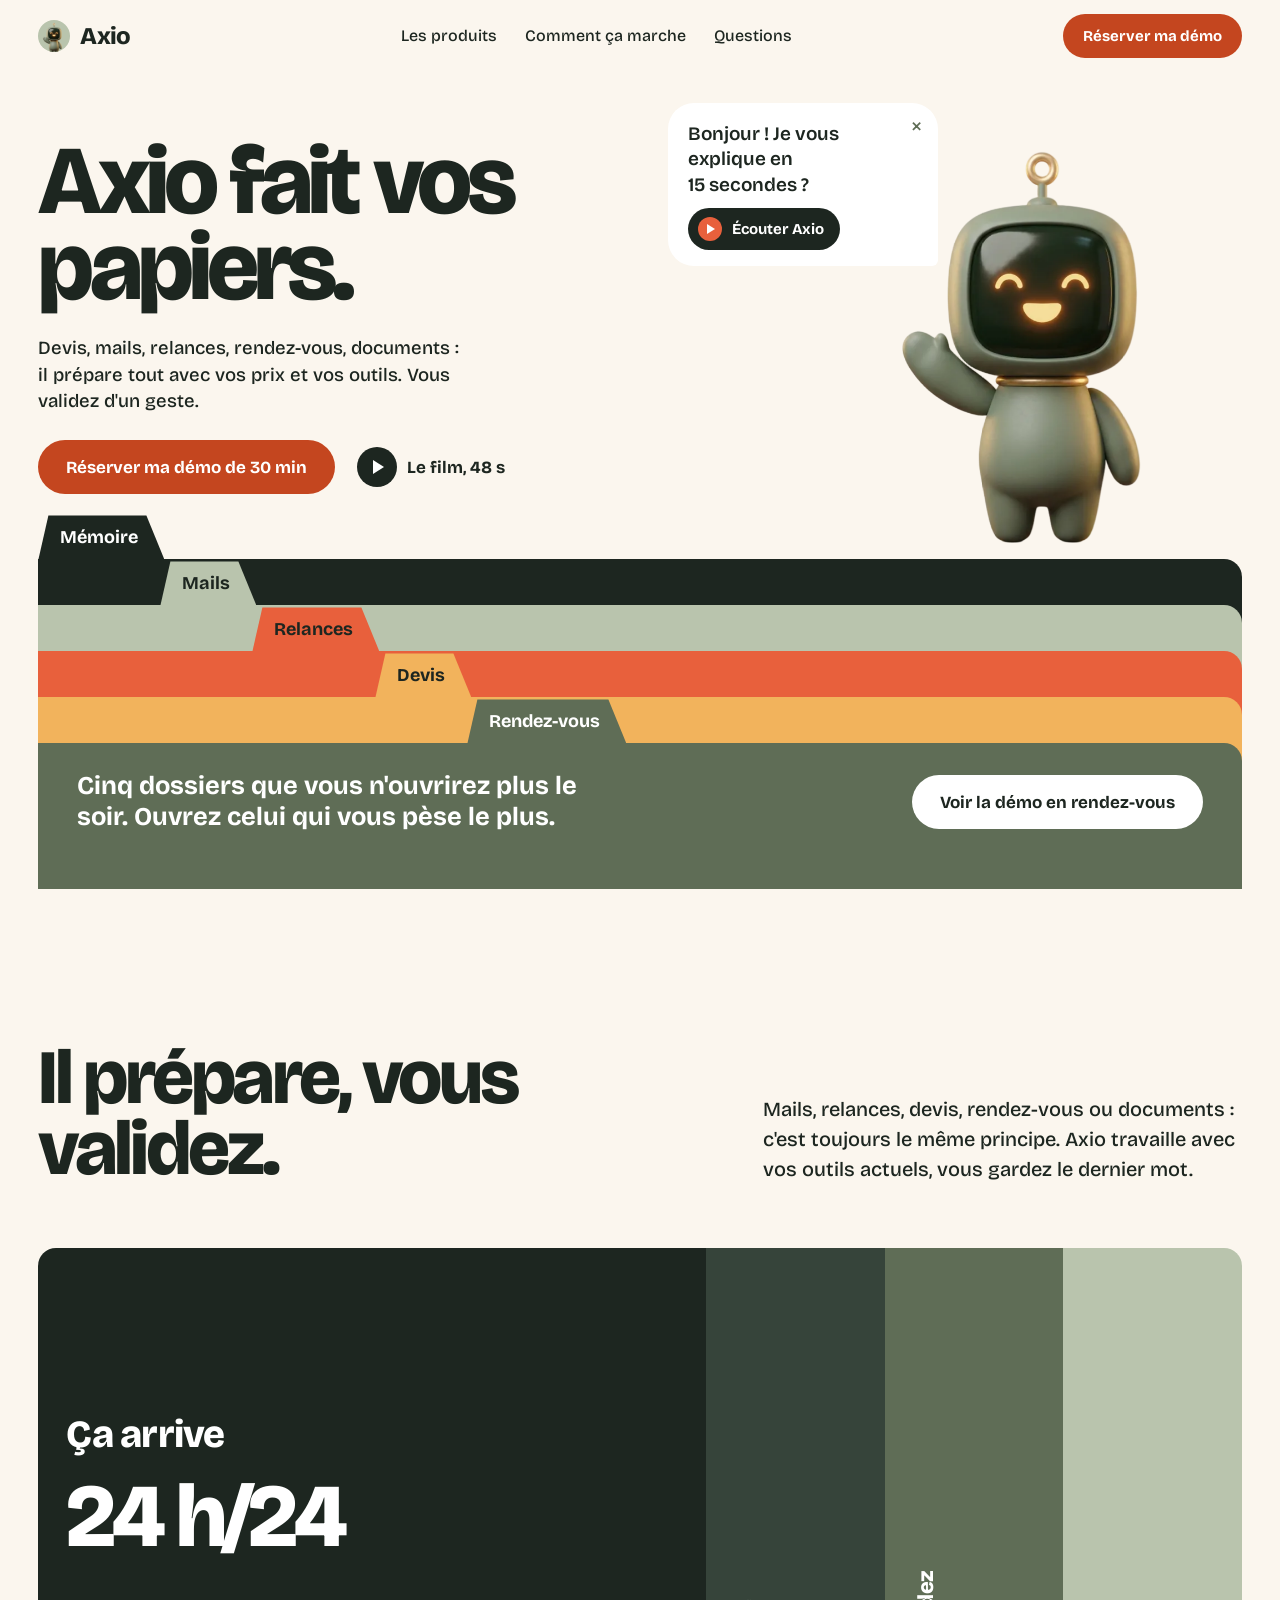
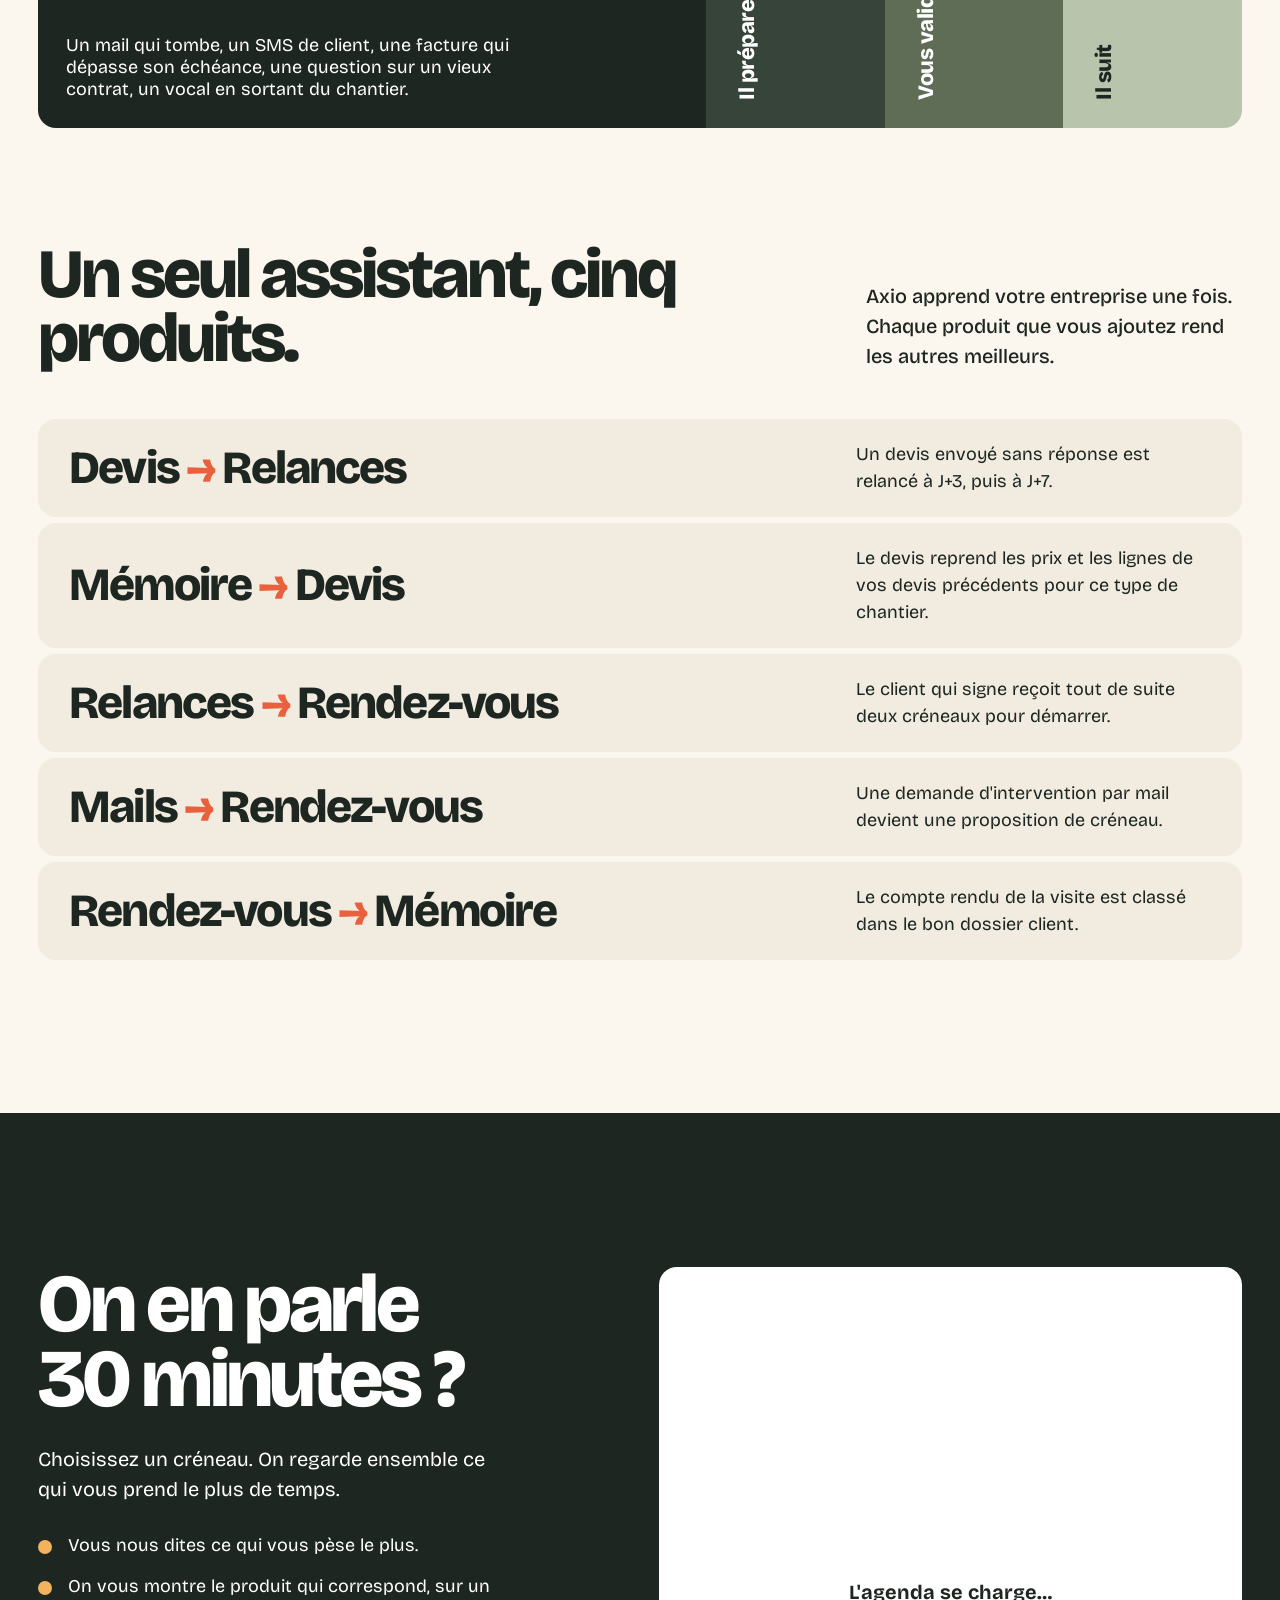
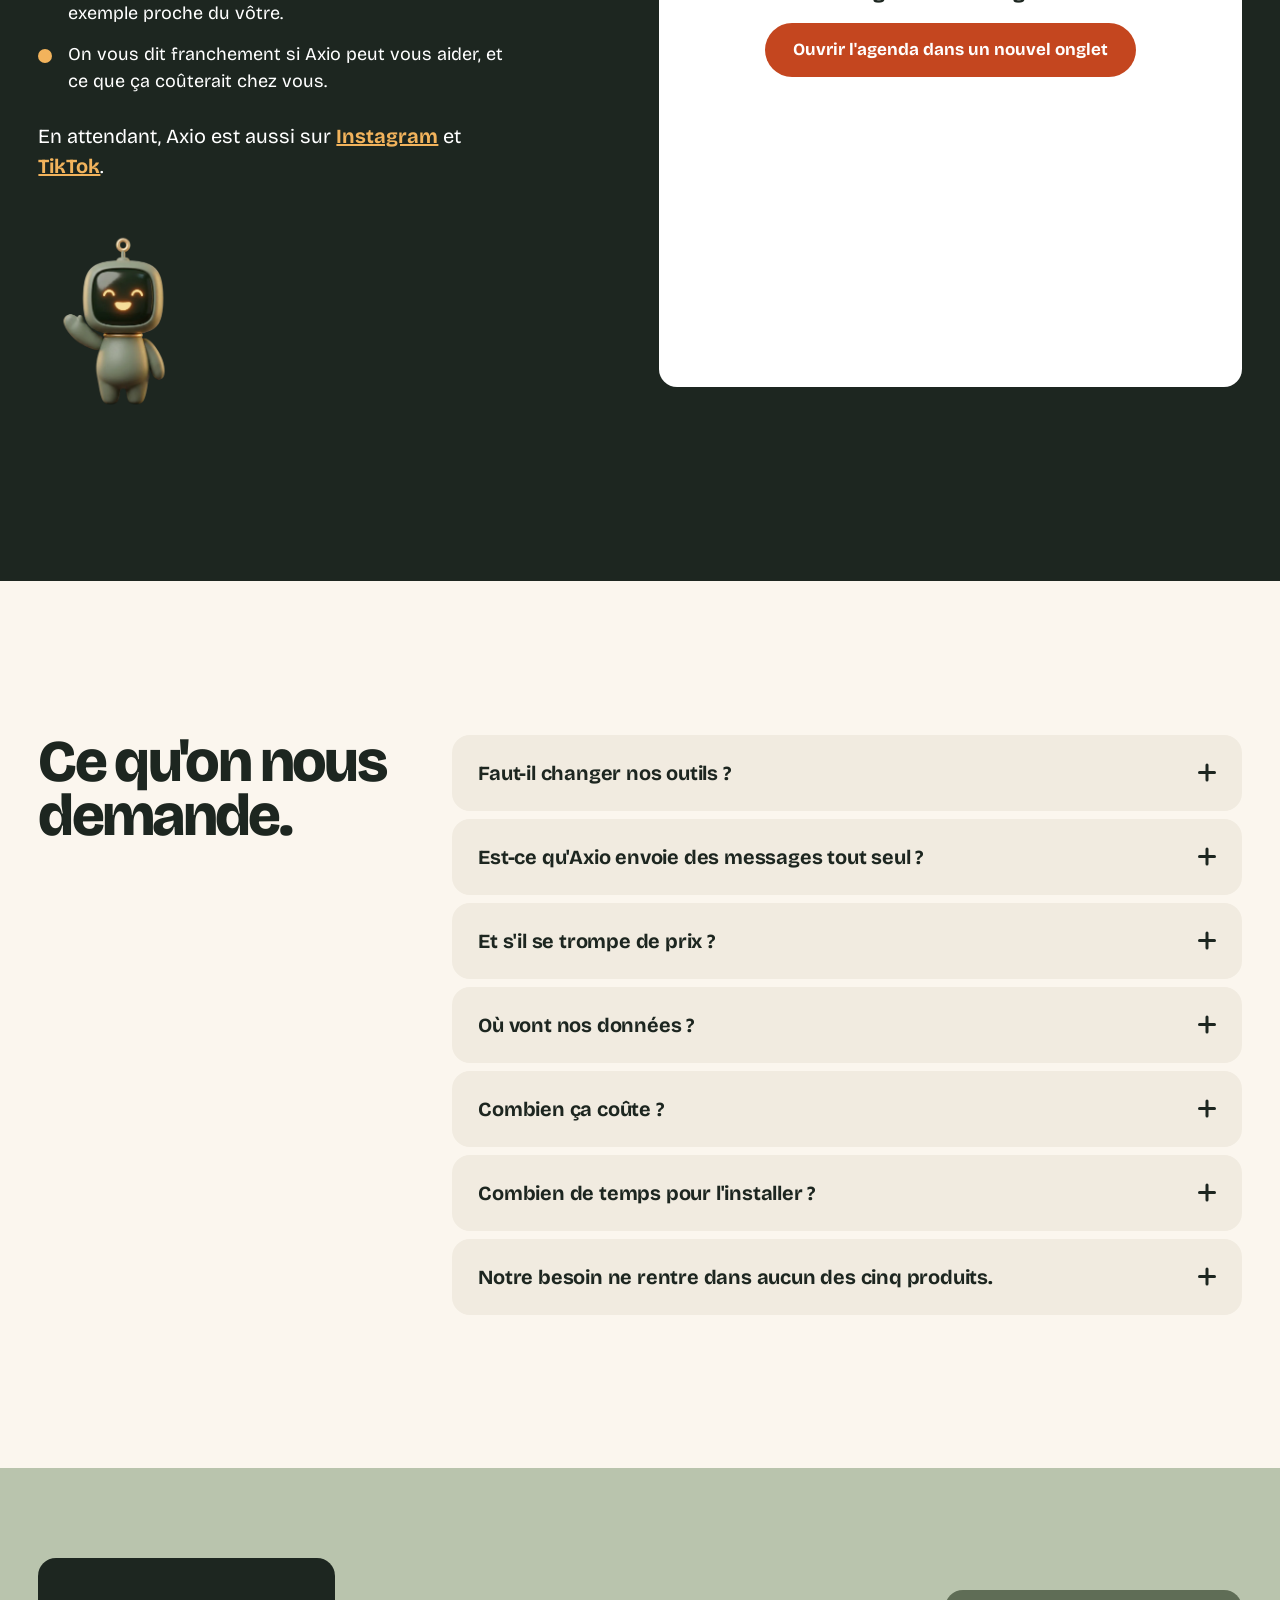
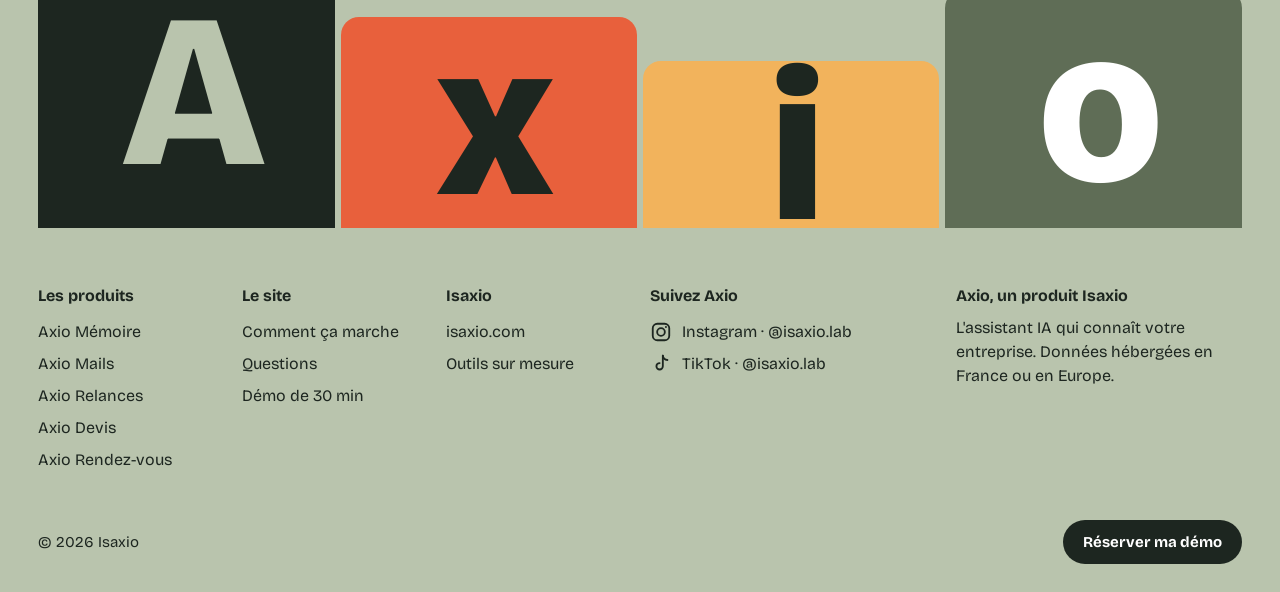
==== commit 9b18a2c7: "Il prépare, vous validez : étapes valables pour les cinq produits, plus seulement le devis Co-Author" ====
--- a/index.html
+++ b/index.html
@@ -547,13 +547,13 @@
   <section class="how" id="comment" aria-labelledby="h-how">
     <div class="how-head">
       <h2 id="h-how" class="rv">Il prépare, vous validez.</h2>
-      <p class="rv w1">Rien ne part sans vous, sauf ce que vous autorisez. Axio travaille avec vos prix, vos modèles et vos outils actuels : vous ne changez pas de logiciel.</p>
+      <p class="rv w1">Mails, relances, devis, rendez-vous ou documents : c'est toujours le même principe. Axio travaille avec vos outils actuels, vous gardez le dernier mot.</p>
     </div>
     <div class="acc rv w2" id="acc">
-      <button class="st" type="button" aria-expanded="true"><span class="nm">Vous parlez</span><span class="hr">40 s</span><span class="bd">Un vocal en sortant de chez le client, un mail qui arrive, un SMS. C'est tout ce qu'Axio attend de vous.</span></button>
-      <button class="st" type="button" aria-expanded="false"><span class="nm">Il prépare</span><span class="hr">1 min</span><span class="bd">Le devis, la réponse, la relance ou le créneau, dans votre modèle, avec vos prix. Chaque ligne dit d'où elle vient.</span></button>
-      <button class="st" type="button" aria-expanded="false"><span class="nm">Vous validez</span><span class="hr">1 geste</span><span class="bd">Vous relisez, vous corrigez une ligne si besoin, vous validez. Les totaux suivent.</span></button>
-      <button class="st" type="button" aria-expanded="false"><span class="nm">Il suit</span><span class="hr">J+3, J+7</span><span class="bd">Il envoie, il fait signer en ligne, il relance au bon moment et il s'arrête dès que le client répond.</span></button>
+      <button class="st" type="button" aria-expanded="true"><span class="nm">Ça arrive</span><span class="hr">24 h/24</span><span class="bd">Un mail qui tombe, un SMS de client, une facture qui dépasse son échéance, une question sur un vieux contrat, un vocal en sortant du chantier.</span></button>
+      <button class="st" type="button" aria-expanded="false"><span class="nm">Il prépare</span><span class="hr">1 min</span><span class="bd">La réponse au mail, la relance, le créneau, le devis ou le document retrouvé. Avec vos prix, vos modèles et votre agenda. Chaque élément dit d'où il vient.</span></button>
+      <button class="st" type="button" aria-expanded="false"><span class="nm">Vous validez</span><span class="hr">1 geste</span><span class="bd">Vous relisez, vous corrigez si besoin, vous validez. Rien ne part sans vous, sauf ce que vous avez autorisé, comme le rappel d'un rendez-vous.</span></button>
+      <button class="st" type="button" aria-expanded="false"><span class="nm">Il suit</span><span class="hr">0 oubli</span><span class="bd">Il envoie, relance au bon moment, rappelle le rendez-vous la veille et classe chaque document dans le bon dossier. Il s'arrête dès que le client répond.</span></button>
     </div>
   </section>
 
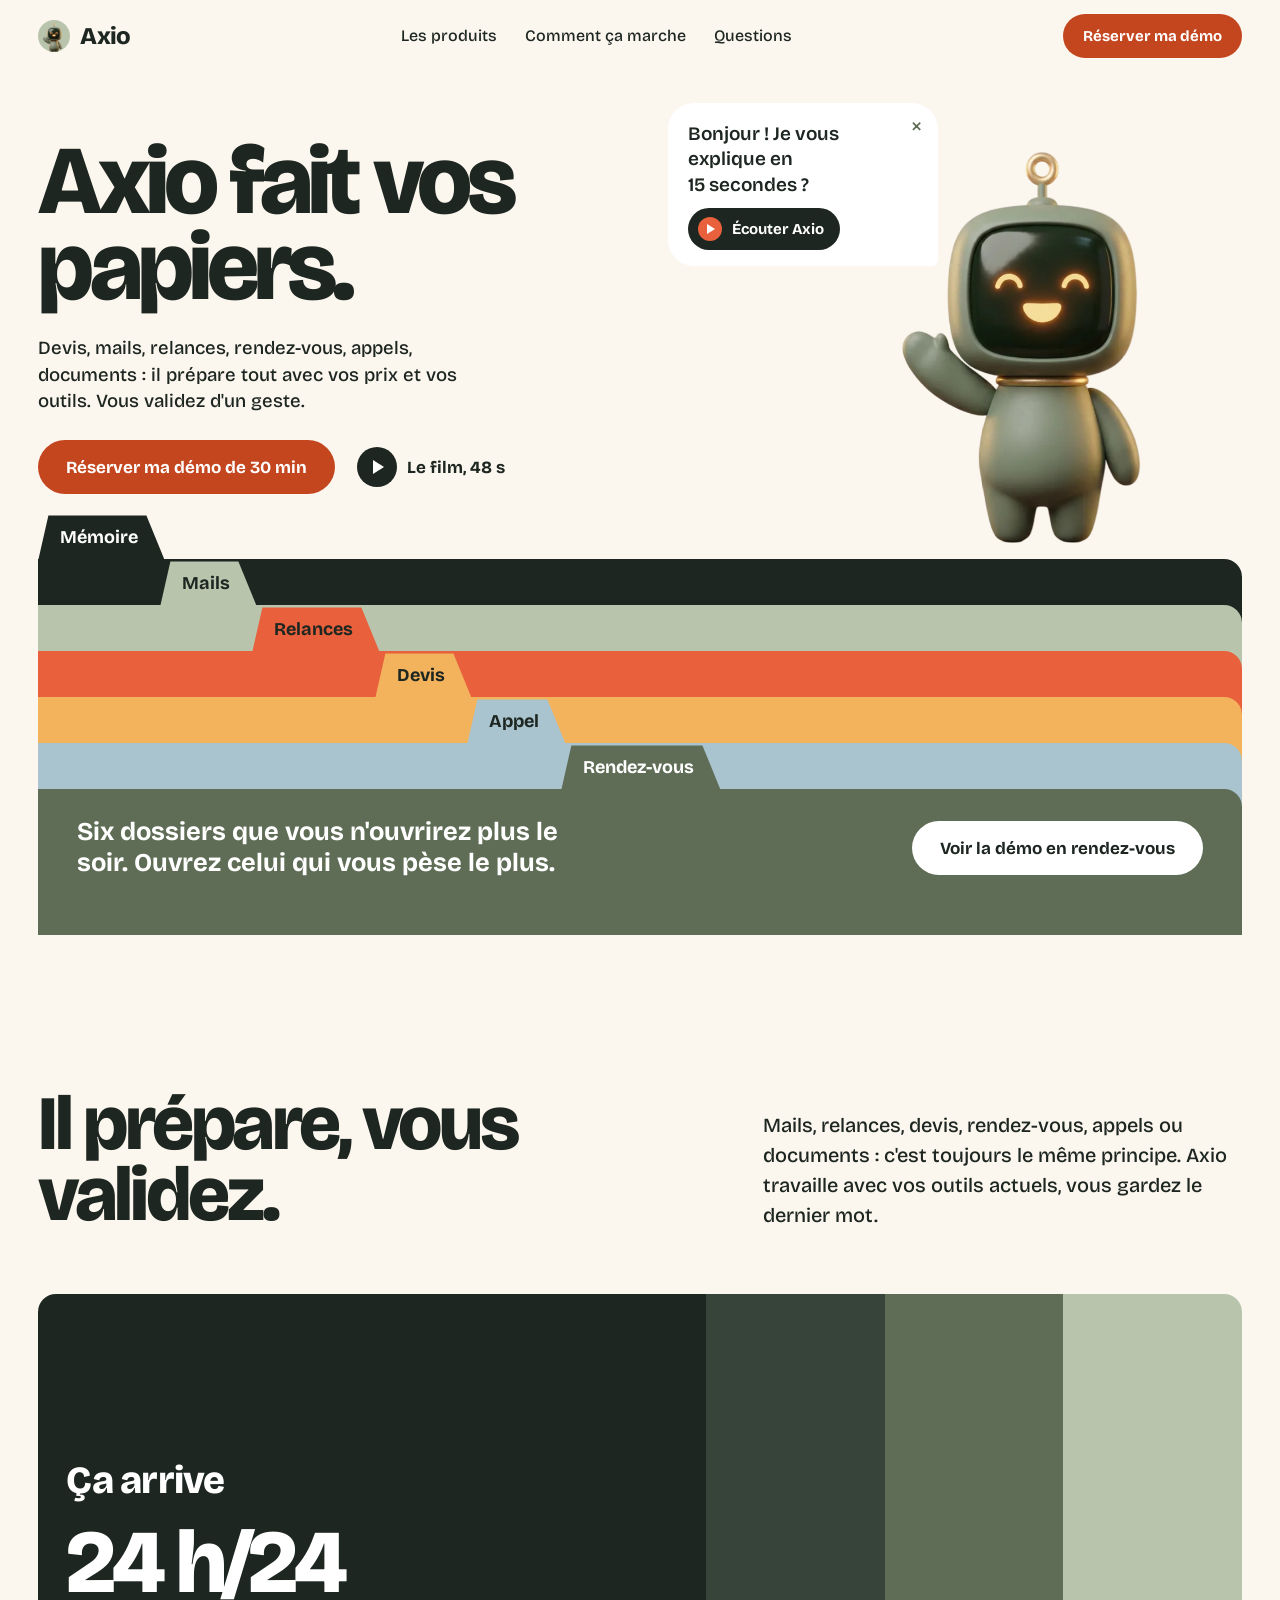
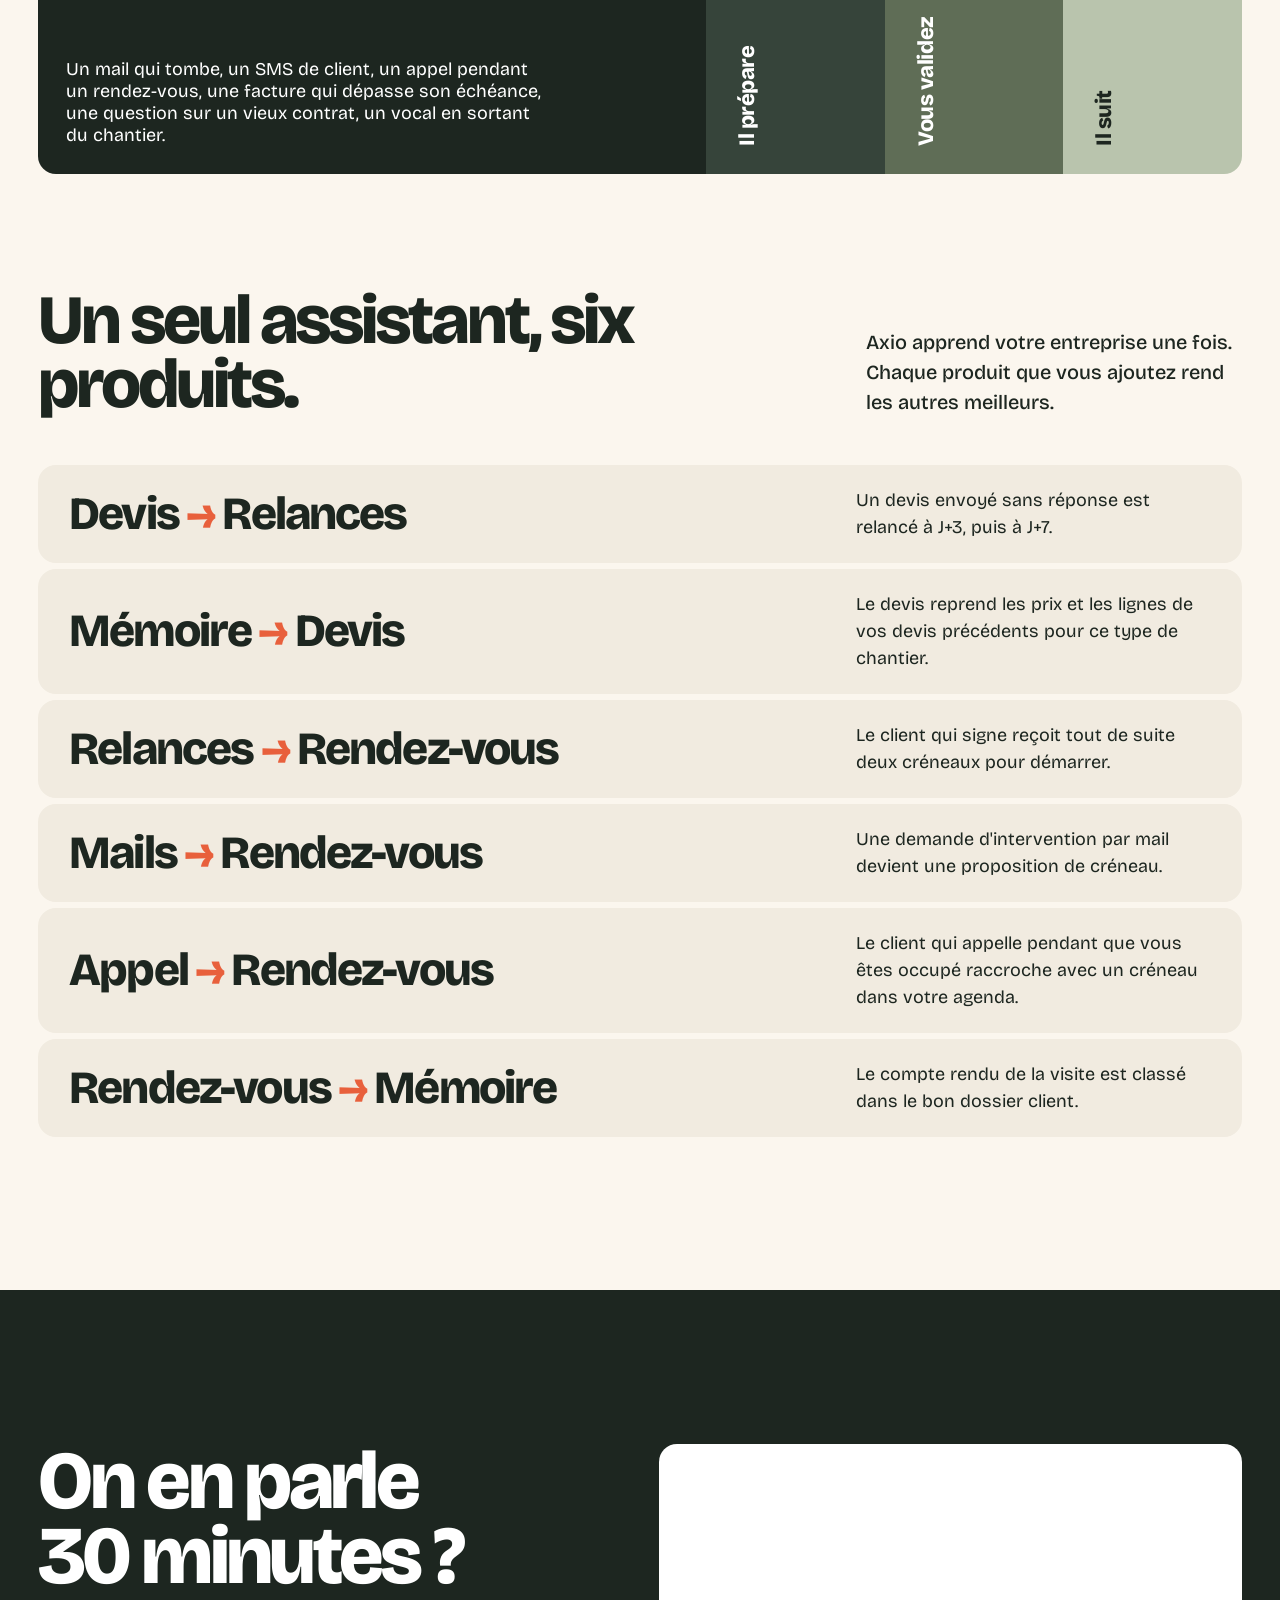
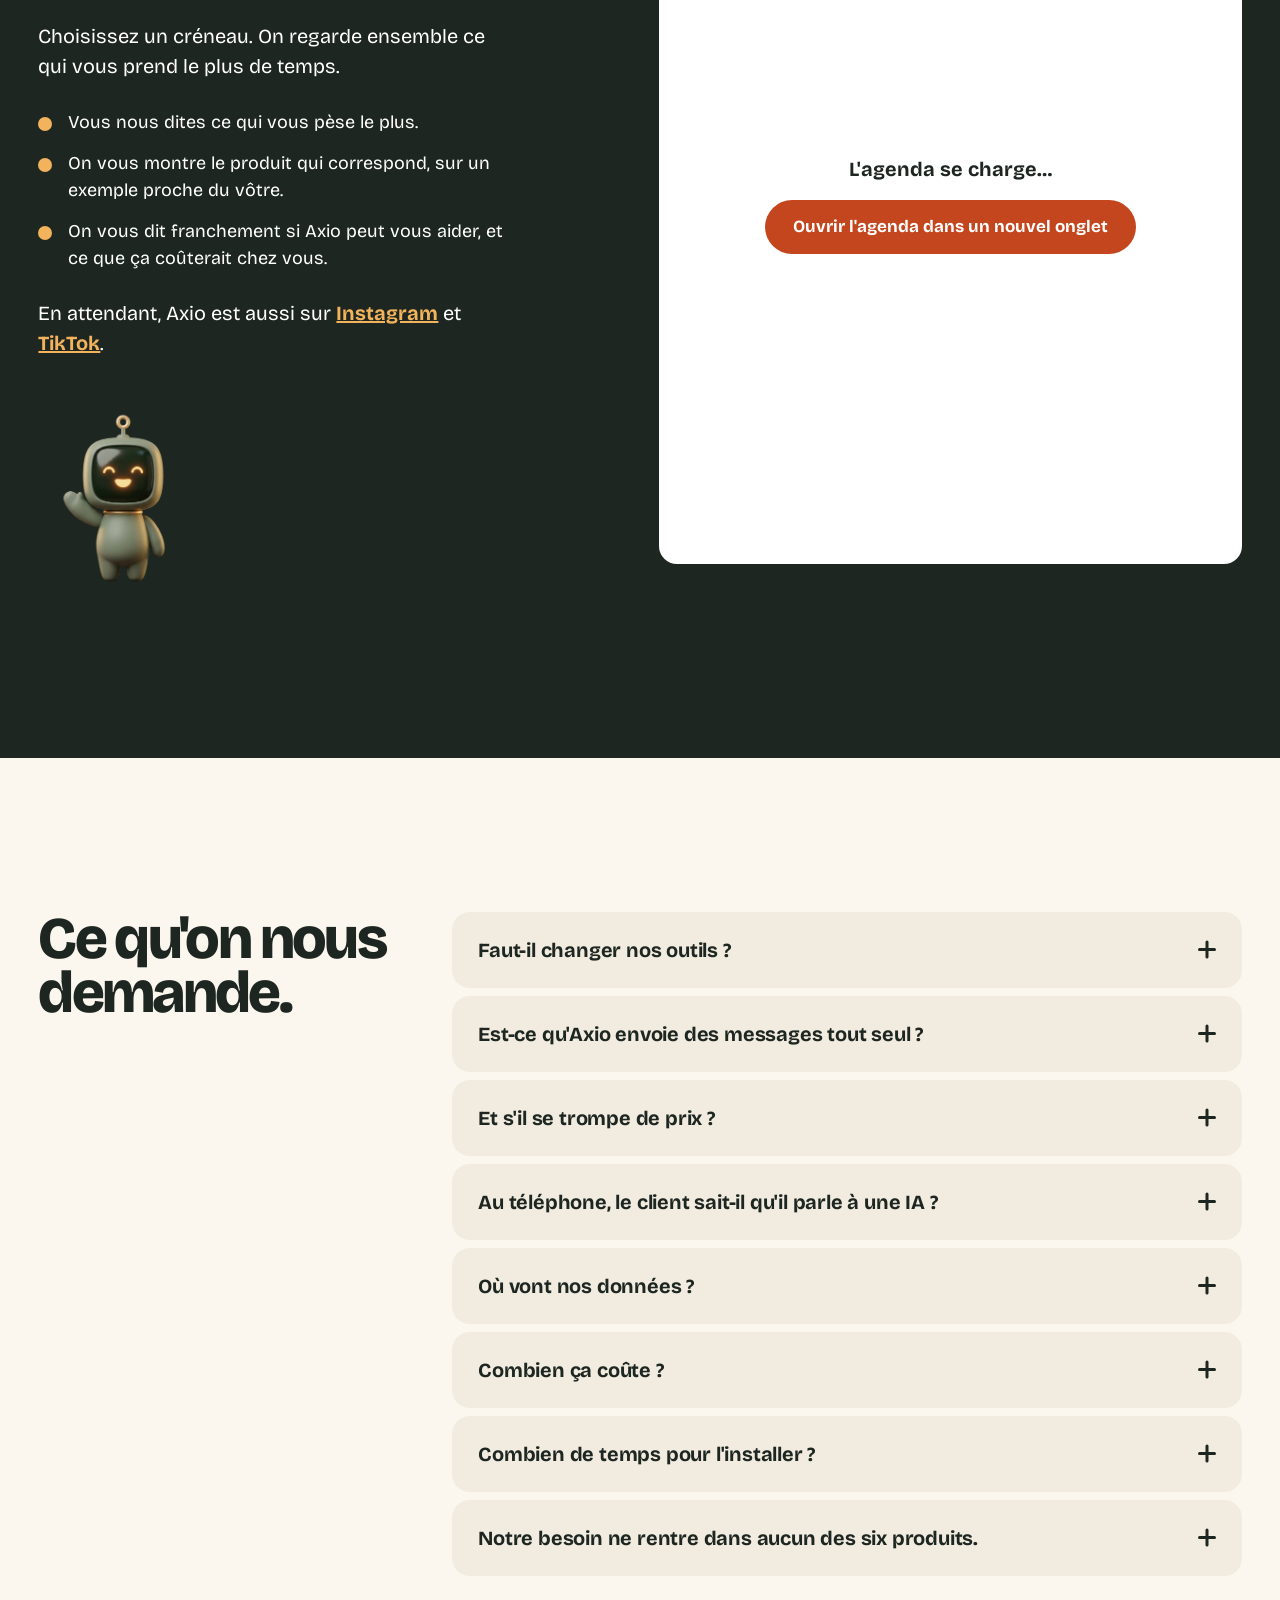
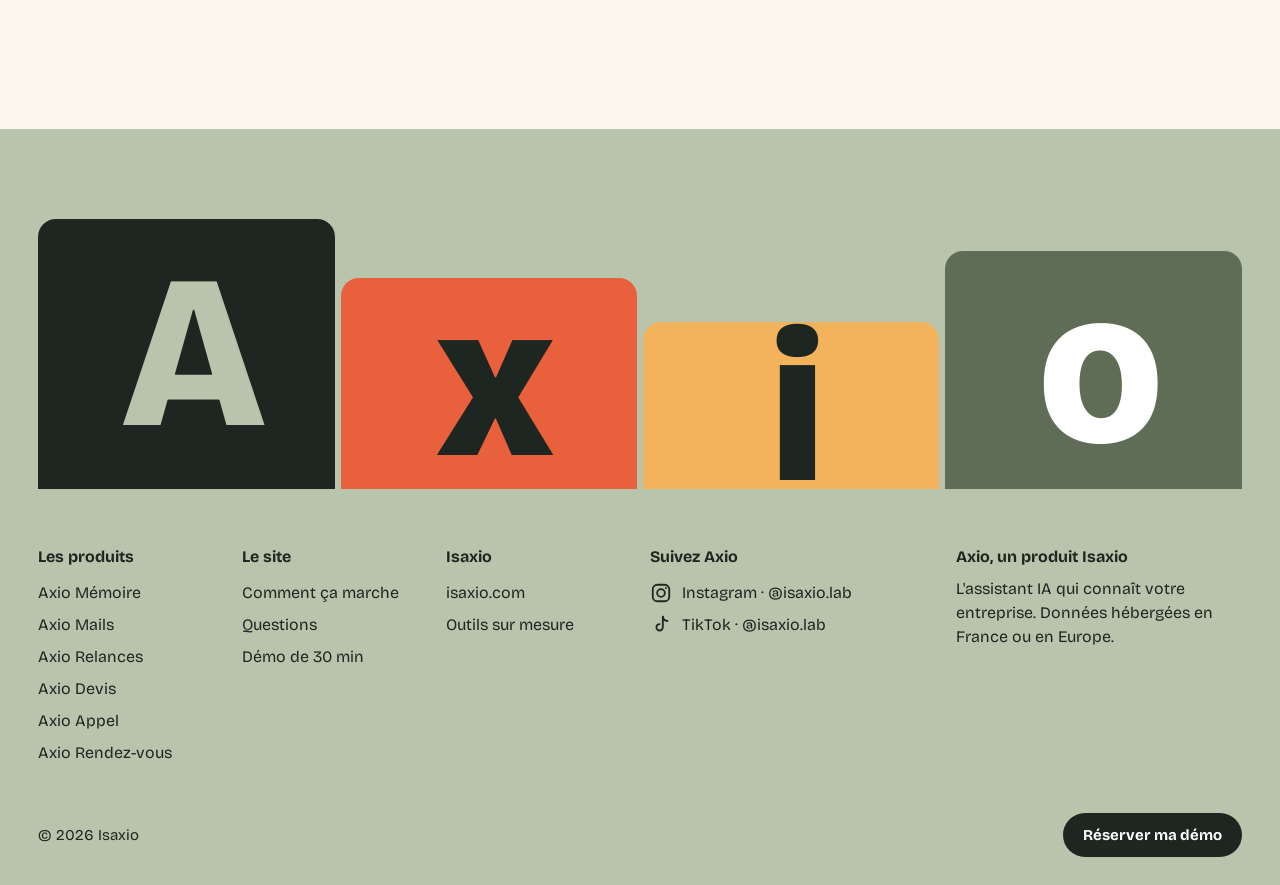
==== commit d14c2c8f: "Axio Appel : sixième dossier (Axio décroche quand vous ne répondez pas), textes passés à six produit" ====
--- a/index.html
+++ b/index.html
@@ -4,9 +4,9 @@
 <meta charset="utf-8">
 <meta name="viewport" content="width=device-width,initial-scale=1,viewport-fit=cover">
 <title>Axio · l'assistant qui fait vos papiers</title>
-<meta name="description" content="Axio prépare vos devis, trie vos mails, relance vos clients, cale vos rendez-vous et retrouve vos documents. Avec vos prix et vos outils. Vous validez.">
+<meta name="description" content="Axio prépare vos devis, trie vos mails, relance vos clients, cale vos rendez-vous, décroche vos appels et retrouve vos documents. Avec vos prix et vos outils. Vous validez.">
 <meta property="og:title" content="Axio fait vos papiers.">
-<meta property="og:description" content="Devis, mails, relances, rendez-vous, documents : Axio prépare tout avec vos prix et vos outils. Vous validez d'un geste.">
+<meta property="og:description" content="Devis, mails, relances, rendez-vous, appels, documents : Axio prépare tout avec vos prix et vos outils. Vous validez d'un geste.">
 <meta property="og:image" content="https://axio-assistant.com/media/axio-coucou.webp">
 <link rel="icon" href="media/axio-coucou.webp">
 <link rel="preconnect" href="https://fonts.googleapis.com">
@@ -83,23 +83,25 @@
 .bulle .ferme:hover{color:var(--ink)}
 .sous{display:block;min-height:2.7em;font-size:19px}
 
-/* classeur : les cinq dossiers */
-.classeur{position:relative;margin:64px var(--m) 0;height:330px;scroll-margin-top:70px;transition:height .5s var(--ease)}
+/* classeur : les six dossiers */
+.classeur{position:relative;margin:64px var(--m) 0;height:376px;scroll-margin-top:70px;transition:height .5s var(--ease)}
 .dossier{position:absolute;left:0;right:0;bottom:0;border-radius:0 var(--r) 0 0;transition:top .5s var(--ease),transform .35s var(--ease)}
 .dossier .onglet{position:absolute;bottom:100%;height:44px;display:flex;align-items:center;padding:0 26px 0 22px;border:0;font:700 18px var(--f);color:inherit;background:inherit;cursor:pointer;clip-path:polygon(0 100%,10px 0,calc(100% - 18px) 0,100% 100%);border-radius:10px 0 0 0;transition:padding .25s,left .35s var(--ease),height .3s var(--ease),font-size .3s var(--ease),opacity .25s}
 .dossier .onglet .ct{display:none}
 .dossier .onglet:hover{padding-bottom:6px}
-.classeur:not(.ouvert) .dossier:not(.d5):hover{transform:translateY(-8px)}
-.classeur:not(.ouvert) .dossier:not(.d5){cursor:pointer}
+.classeur:not(.ouvert) .dossier:not(.d6):hover{transform:translateY(-8px)}
+.classeur:not(.ouvert) .dossier:not(.d6){cursor:pointer}
 .d1{top:0}.d1 .onglet{left:0}
 .d2{top:46px}.d2 .onglet{left:19%}
 .d3{top:92px}.d3 .onglet{left:38%}
 .d4{top:138px}.d4 .onglet{left:57%}
-.d5{top:184px}.d5 .onglet{right:0}
+.d5{top:184px}.d5 .onglet{left:76%}
+.d6{top:230px}.d6 .onglet{right:0}
 .c-memoire{background:var(--ink);color:#fff}
 .c-mails{background:var(--sage-l);color:var(--ink)}
 .c-relances{background:var(--coral);color:var(--ink)}
 .c-devis{background:var(--amber);color:var(--ink)}
+.c-appel{background:#a9c3cf;color:var(--ink)}
 .c-rdv{background:var(--sage);color:#fff}
 .intro{display:flex;justify-content:space-between;align-items:center;gap:24px;flex-wrap:wrap;padding:28px clamp(20px,3vw,40px)}
 .intro p{font-size:clamp(20px,2vw,28px);font-weight:700;line-height:1.2;max-width:30ch}
@@ -332,12 +334,12 @@
   .axio{order:-1;width:min(62%,260px);justify-self:end;margin-bottom:-8px}
   .bulle{right:72%;top:4%;width:180px;font-size:15px;padding:14px 32px 13px 14px}
   .sous{font-size:16px}
-  .classeur{height:380px;margin-top:56px}
-  .dossier .onglet{height:38px;font-size:12.5px;padding:0 4px;width:20%;justify-content:center;clip-path:polygon(0 100%,6px 0,calc(100% - 8px) 0,100% 100%);letter-spacing:-.01em}
+  .classeur{height:420px;margin-top:56px}
+  .dossier .onglet{height:38px;font-size:11px;padding:0 2px;width:16.666%;justify-content:center;clip-path:polygon(0 100%,6px 0,calc(100% - 8px) 0,100% 100%);letter-spacing:-.01em}
   .contenu h2{font-size:clamp(38px,11vw,56px)}
   .dossier .onglet .lg{display:none}.dossier .onglet .ct{display:inline}
-  .d1 .onglet{left:0}.d2 .onglet{left:20%}.d3 .onglet{left:40%}.d4 .onglet{left:60%}.d5 .onglet{left:80%;right:auto}
-  .d2{top:40px}.d3{top:80px}.d4{top:120px}.d5{top:160px}
+  .d1 .onglet{left:0}.d2 .onglet{left:16.666%}.d3 .onglet{left:33.333%}.d4 .onglet{left:50%}.d5 .onglet{left:66.666%}.d6 .onglet{left:83.333%;right:auto}
+  .d2{top:40px}.d3{top:80px}.d4{top:120px}.d5{top:160px}.d6{top:200px}
   .intro .btn{width:100%}
   .contenu{grid-template-columns:1fr;gap:36px;padding:48px 18px 36px}
   .contenu .txt,.contenu .vis{grid-column:1}
@@ -379,7 +381,7 @@
   <section class="hero" aria-labelledby="h1">
     <div>
       <h1 id="h1" class="rv">Axio fait vos papiers.</h1>
-      <p class="lead rv w1">Devis, mails, relances, rendez-vous, documents&nbsp;: il prépare tout avec vos prix et vos outils. Vous validez d'un geste.</p>
+      <p class="lead rv w1">Devis, mails, relances, rendez-vous, appels, documents&nbsp;: il prépare tout avec vos prix et vos outils. Vous validez d'un geste.</p>
       <div class="acts rv w2">
         <a class="btn" href="#demo" data-umami-event="cta-demo-hero">Réserver ma démo de 30 min</a>
         <button class="film" type="button" id="film-btn" data-umami-event="film-play"><i></i>Le film, 48 s</button>
@@ -395,7 +397,7 @@
     </figure>
   </section>
 
-  <div class="classeur" id="produits" aria-label="Les cinq produits">
+  <div class="classeur" id="produits" aria-label="Les six produits">
     <div class="dossier d1 c-memoire" id="memoire" data-id="memoire">
       <button class="onglet" type="button" aria-expanded="false" aria-controls="ct-memoire" data-umami-event="dossier-memoire"><span class="lg">Mémoire</span><span class="ct">Mémoire</span></button>
       <div class="contenu" id="ct-memoire">
@@ -510,9 +512,40 @@
         </div>
       </div>
     </div>
-    <div class="dossier d5 c-rdv" id="rdv" data-id="rdv">
+    <div class="dossier d5 c-appel" id="appel" data-id="appel">
+      <button class="onglet" type="button" aria-expanded="false" aria-controls="ct-appel" data-umami-event="dossier-appel"><span class="lg">Appel</span><span class="ct">Appel</span></button>
+      <div class="contenu" id="ct-appel">
+        <p class="ici">Dossier <b>Axio Appel</b><button class="fermer" type="button">Refermer ×</button></p>
+        <div class="txt">
+      <h2 id="h-appel">Axio Appel</h2>
+      <p class="what">Vous êtes occupé, le téléphone sonne. Axio décroche.</p>
+      <ul>
+        <li>Vous gardez votre numéro. Il décroche seulement quand vous ne répondez pas, et il dit dès sa première phrase qu'il est une IA.</li>
+        <li>Il comprend la demande, pose le rendez-vous dans votre agenda ou prend le message. <b>Il ne donne jamais de prix</b> et n'accepte rien à votre place.</li>
+        <li>Une urgence&nbsp;? Vous êtes prévenu par SMS pendant l'appel. C'est vous qui décidez ce qui est urgent.</li>
+        <li>Les démarcheurs sont écartés poliment. Après chaque appel, vous recevez le résumé et la conversation écrite.</li>
+      </ul>
+      <p class="remp"><b>Ce qu'il remplace :</b> la messagerie que personne n'écoute, et le client qui appelle le suivant sur sa liste parce que personne n'a décroché.</p>
+      <a class="btn ink" href="#demo" data-umami-event="cta-demo-appel">Voir la démo en rendez-vous</a>
+        </div>
+        <div class="vis">
+      <img class="pose" src="media/axio-coucou.webp" width="720" height="894" alt="Axio fait coucou." loading="lazy">
+      <div data-ui class="ui-float" aria-label="Exemple d'appel décroché par Axio">
+        <header>Appel · Mme Marchetti <small>09:14</small></header>
+        <div class="sms">
+          <p class="me"><small>Axio</small>Bonjour, Lefèvre Rénovation. Je suis Axio, l'assistant IA de Julien. Il est en rendez-vous, je m'occupe de vous.</p>
+          <p class="them"><small>Mme Marchetti</small>Je n'ai plus d'eau chaude depuis hier soir.</p>
+          <p class="me"><small>Axio</small>Julien peut passer mardi à 14 h ou mercredi à 17 h. Qu'est-ce qui vous arrange ?</p>
+          <p class="them"><small>Mme Marchetti</small>Mardi 14 h.</p>
+        </div>
+        <div class="foot"><span>Résumé envoyé par SMS</span><span class="tag t-ok">Dans l'agenda</span></div>
+      </div>
+        </div>
+      </div>
+    </div>
+    <div class="dossier d6 c-rdv" id="rdv" data-id="rdv">
       <button class="onglet" type="button" aria-expanded="false" aria-controls="ct-rdv" data-umami-event="dossier-rdv"><span class="lg">Rendez-vous</span><span class="ct">RDV</span></button>
-      <div class="intro"><p>Cinq dossiers que vous n'ouvrirez plus le soir. Ouvrez celui qui vous pèse le plus.</p><a class="btn paper" href="#demo" data-umami-event="cta-demo-dossiers">Voir la démo en rendez-vous</a></div>
+      <div class="intro"><p>Six dossiers que vous n'ouvrirez plus le soir. Ouvrez celui qui vous pèse le plus.</p><a class="btn paper" href="#demo" data-umami-event="cta-demo-dossiers">Voir la démo en rendez-vous</a></div>
       <div class="contenu" id="ct-rdv">
         <p class="ici">Dossier <b>Axio Rendez-vous</b><button class="fermer" type="button">Refermer ×</button></p>
         <div class="txt">
@@ -547,10 +580,10 @@
   <section class="how" id="comment" aria-labelledby="h-how">
     <div class="how-head">
       <h2 id="h-how" class="rv">Il prépare, vous validez.</h2>
-      <p class="rv w1">Mails, relances, devis, rendez-vous ou documents : c'est toujours le même principe. Axio travaille avec vos outils actuels, vous gardez le dernier mot.</p>
+      <p class="rv w1">Mails, relances, devis, rendez-vous, appels ou documents : c'est toujours le même principe. Axio travaille avec vos outils actuels, vous gardez le dernier mot.</p>
     </div>
     <div class="acc rv w2" id="acc">
-      <button class="st" type="button" aria-expanded="true"><span class="nm">Ça arrive</span><span class="hr">24 h/24</span><span class="bd">Un mail qui tombe, un SMS de client, une facture qui dépasse son échéance, une question sur un vieux contrat, un vocal en sortant du chantier.</span></button>
+      <button class="st" type="button" aria-expanded="true"><span class="nm">Ça arrive</span><span class="hr">24 h/24</span><span class="bd">Un mail qui tombe, un SMS de client, un appel pendant un rendez-vous, une facture qui dépasse son échéance, une question sur un vieux contrat, un vocal en sortant du chantier.</span></button>
       <button class="st" type="button" aria-expanded="false"><span class="nm">Il prépare</span><span class="hr">1 min</span><span class="bd">La réponse au mail, la relance, le créneau, le devis ou le document retrouvé. Avec vos prix, vos modèles et votre agenda. Chaque élément dit d'où il vient.</span></button>
       <button class="st" type="button" aria-expanded="false"><span class="nm">Vous validez</span><span class="hr">1 geste</span><span class="bd">Vous relisez, vous corrigez si besoin, vous validez. Rien ne part sans vous, sauf ce que vous avez autorisé, comme le rappel d'un rendez-vous.</span></button>
       <button class="st" type="button" aria-expanded="false"><span class="nm">Il suit</span><span class="hr">0 oubli</span><span class="bd">Il envoie, relance au bon moment, rappelle le rendez-vous la veille et classe chaque document dans le bon dossier. Il s'arrête dès que le client répond.</span></button>
@@ -560,7 +593,7 @@
   <!-- Ensemble -->
   <section class="ens" aria-labelledby="h-ens">
     <div class="ens-head">
-      <h2 id="h-ens" class="rv">Un seul assistant, cinq produits.</h2>
+      <h2 id="h-ens" class="rv">Un seul assistant, six produits.</h2>
       <p class="rv w1">Axio apprend votre entreprise une fois. Chaque produit que vous ajoutez rend les autres meilleurs.</p>
     </div>
     <ol class="liens">
@@ -568,6 +601,7 @@
       <li class="rv"><span class="pair">Mémoire <i>→</i> Devis</span><p>Le devis reprend les prix et les lignes de vos devis précédents pour ce type de chantier.</p></li>
       <li class="rv"><span class="pair">Relances <i>→</i> Rendez-vous</span><p>Le client qui signe reçoit tout de suite deux créneaux pour démarrer.</p></li>
       <li class="rv"><span class="pair">Mails <i>→</i> Rendez-vous</span><p>Une demande d'intervention par mail devient une proposition de créneau.</p></li>
+      <li class="rv"><span class="pair">Appel <i>→</i> Rendez-vous</span><p>Le client qui appelle pendant que vous êtes occupé raccroche avec un créneau dans votre agenda.</p></li>
       <li class="rv"><span class="pair">Rendez-vous <i>→</i> Mémoire</span><p>Le compte rendu de la visite est classé dans le bon dossier client.</p></li>
     </ol>
   </section>
@@ -600,10 +634,11 @@
       <details name="faq" class="rv"><summary>Faut-il changer nos outils ?<i></i></summary><p>Non. Axio se branche sur votre messagerie, votre agenda, vos dossiers partagés et votre logiciel de facturation. Il travaille dans vos modèles de devis et de courriers.</p></details>
       <details name="faq" class="rv w1"><summary>Est-ce qu'Axio envoie des messages tout seul ?<i></i></summary><p>Pas sans votre accord. Par défaut, chaque envoi attend votre validation. Vous pouvez autoriser certains envois simples, comme le rappel d'un rendez-vous la veille ou une relance de devis.</p></details>
       <details name="faq" class="rv w1"><summary>Et s'il se trompe de prix ?<i></i></summary><p>Il ne fixe jamais un prix lui-même. Il prend ceux de votre grille ou ceux que vous avez dits. Une ligne qu'il ne sait pas chiffrer reste « à chiffrer », et vous relisez tout avant l'envoi.</p></details>
+      <details name="faq" class="rv w1"><summary>Au téléphone, le client sait-il qu'il parle à une IA ?<i></i></summary><p>Oui. Axio le dit dès sa première phrase. Il décroche seulement quand vous ne répondez pas, il ne donne jamais de prix et il n'accepte rien à votre place. Vous recevez le résumé par SMS après chaque appel.</p></details>
       <details name="faq" class="rv w2"><summary>Où vont nos données ?<i></i></summary><p>Elles sont hébergées en France ou en Europe, elles ne servent jamais à entraîner une IA et vous pouvez tout récupérer ou tout supprimer à la fin.</p></details>
       <details name="faq" class="rv w2"><summary>Combien ça coûte ?<i></i></summary><p>Le prix dépend des produits choisis et du nombre d'utilisateurs. On vous le donne pendant la démo, avant tout engagement.</p></details>
       <details name="faq" class="rv w3"><summary>Combien de temps pour l'installer ?<i></i></summary><p>On installe le premier produit avec vous : vos prix, vos modèles, vos mentions. Vous traitez votre premier vrai dossier le jour même. Vous ajoutez les autres produits quand vous voulez.</p></details>
-      <details name="faq" class="rv w3"><summary>Notre besoin ne rentre dans aucun des cinq produits.<i></i></summary><p>Isaxio, l'équipe qui construit Axio, conçoit aussi des outils sur mesure. Présentez-nous votre besoin sur <a href="https://www.isaxio.com/#sur-mesure" target="_blank" rel="noopener">isaxio.com</a>.</p></details>
+      <details name="faq" class="rv w3"><summary>Notre besoin ne rentre dans aucun des six produits.<i></i></summary><p>Isaxio, l'équipe qui construit Axio, conçoit aussi des outils sur mesure. Présentez-nous votre besoin sur <a href="https://www.isaxio.com/#sur-mesure" target="_blank" rel="noopener">isaxio.com</a>.</p></details>
     </div>
   </section>
 </main>
@@ -611,7 +646,7 @@
 <footer>
   <div class="blocks" aria-label="Axio"><span aria-hidden="true">A</span><span aria-hidden="true">x</span><span aria-hidden="true">i</span><span aria-hidden="true">o</span></div>
   <div class="f-links">
-    <nav aria-label="Les produits"><b>Les produits</b><a href="#memoire">Axio Mémoire</a><a href="#mails">Axio Mails</a><a href="#relances">Axio Relances</a><a href="#devis">Axio Devis</a><a href="#rdv">Axio Rendez-vous</a></nav>
+    <nav aria-label="Les produits"><b>Les produits</b><a href="#memoire">Axio Mémoire</a><a href="#mails">Axio Mails</a><a href="#relances">Axio Relances</a><a href="#devis">Axio Devis</a><a href="#appel">Axio Appel</a><a href="#rdv">Axio Rendez-vous</a></nav>
     <nav aria-label="Le site"><b>Le site</b><a href="#comment">Comment ça marche</a><a href="#questions">Questions</a><a href="#demo">Démo de 30 min</a></nav>
     <nav aria-label="Isaxio"><b>Isaxio</b><a href="https://www.isaxio.com" target="_blank" rel="noopener">isaxio.com</a><a href="https://www.isaxio.com/#sur-mesure" target="_blank" rel="noopener">Outils sur mesure</a></nav>
     <nav aria-label="Nos réseaux" class="reseaux"><b>Suivez Axio</b><a href="https://www.instagram.com/isaxio.lab/" target="_blank" rel="noopener" data-umami-event="reseau-instagram"><svg viewBox="0 0 24 24" aria-hidden="true"><rect x="3" y="3" width="18" height="18" rx="5"/><circle cx="12" cy="12" r="4.2"/><circle cx="17.4" cy="6.6" r="1.1" class="pt"/></svg>Instagram · @isaxio.lab</a><a href="https://www.tiktok.com/@isaxio.lab" target="_blank" rel="noopener" data-umami-event="reseau-tiktok"><svg viewBox="0 0 24 24" aria-hidden="true"><path d="M14 3v11.5a3.5 3.5 0 1 1-3.5-3.5"/><path d="M14 3c.4 2.6 2.2 4.4 5 4.6"/></svg>TikTok · @isaxio.lab</a></nav>
@@ -668,7 +703,7 @@
   var bureau=document.getElementById('bureau'),dos=document.getElementById('dos3d'),couv=document.getElementById('couv'),
       texte=document.getElementById('texte'),feuilles=document.getElementById('feuilles'),mobTxt=document.getElementById('mob-txt'),
       titre=document.getElementById('dos-titre'),onglet3d=document.getElementById('onglet3d'),btnFermer=document.getElementById('fermer3d');
-  var COUL={memoire:['#1d2620','#e3e8dc','#fff'],mails:['#b9c4ad','#eef1e8','#1d2620'],relances:['#e8603c','#f8ddd2','#1d2620'],devis:['#f2b35c','#fbeacf','#1d2620'],rdv:['#5f6d56','#e5eadf','#fff']};
+  var COUL={memoire:['#1d2620','#e3e8dc','#fff'],mails:['#b9c4ad','#eef1e8','#1d2620'],relances:['#e8603c','#f8ddd2','#1d2620'],devis:['#f2b35c','#fbeacf','#1d2620'],appel:['#a9c3cf','#e4eef2','#1d2620'],rdv:['#5f6d56','#e5eadf','#fff']};
   var actif=null,dernierFocus=null,enCours=false;
   var P='perspective(1500px) ';
   function rempli(d){
@@ -756,7 +791,7 @@
   dossiers.forEach(function(d){
     d.querySelector('.onglet').addEventListener('click',function(e){e.stopPropagation();ouvrir(d)});
     d.addEventListener('click',function(e){
-      if(e.target.closest('a,button')||d.classList.contains('d5')) return;
+      if(e.target.closest('a,button')||d.classList.contains('d6')) return;
       ouvrir(d);
     });
   });
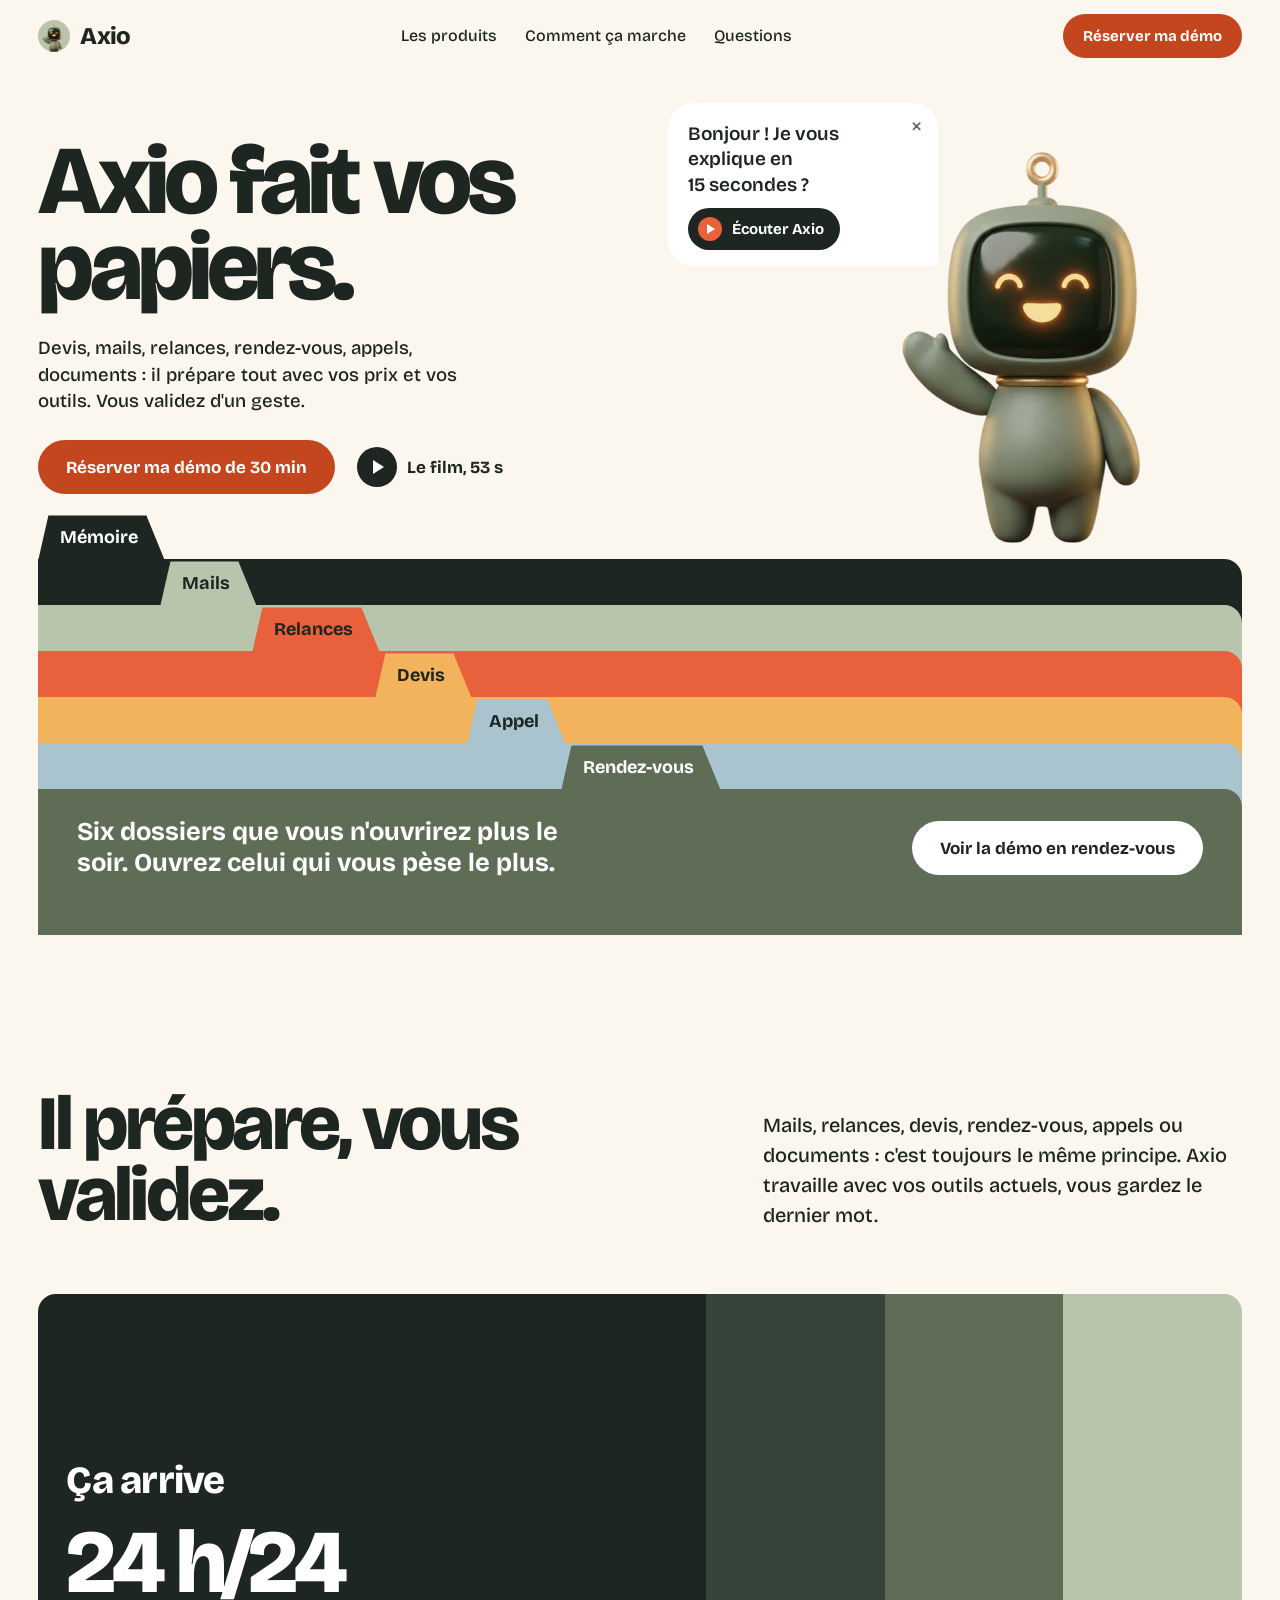
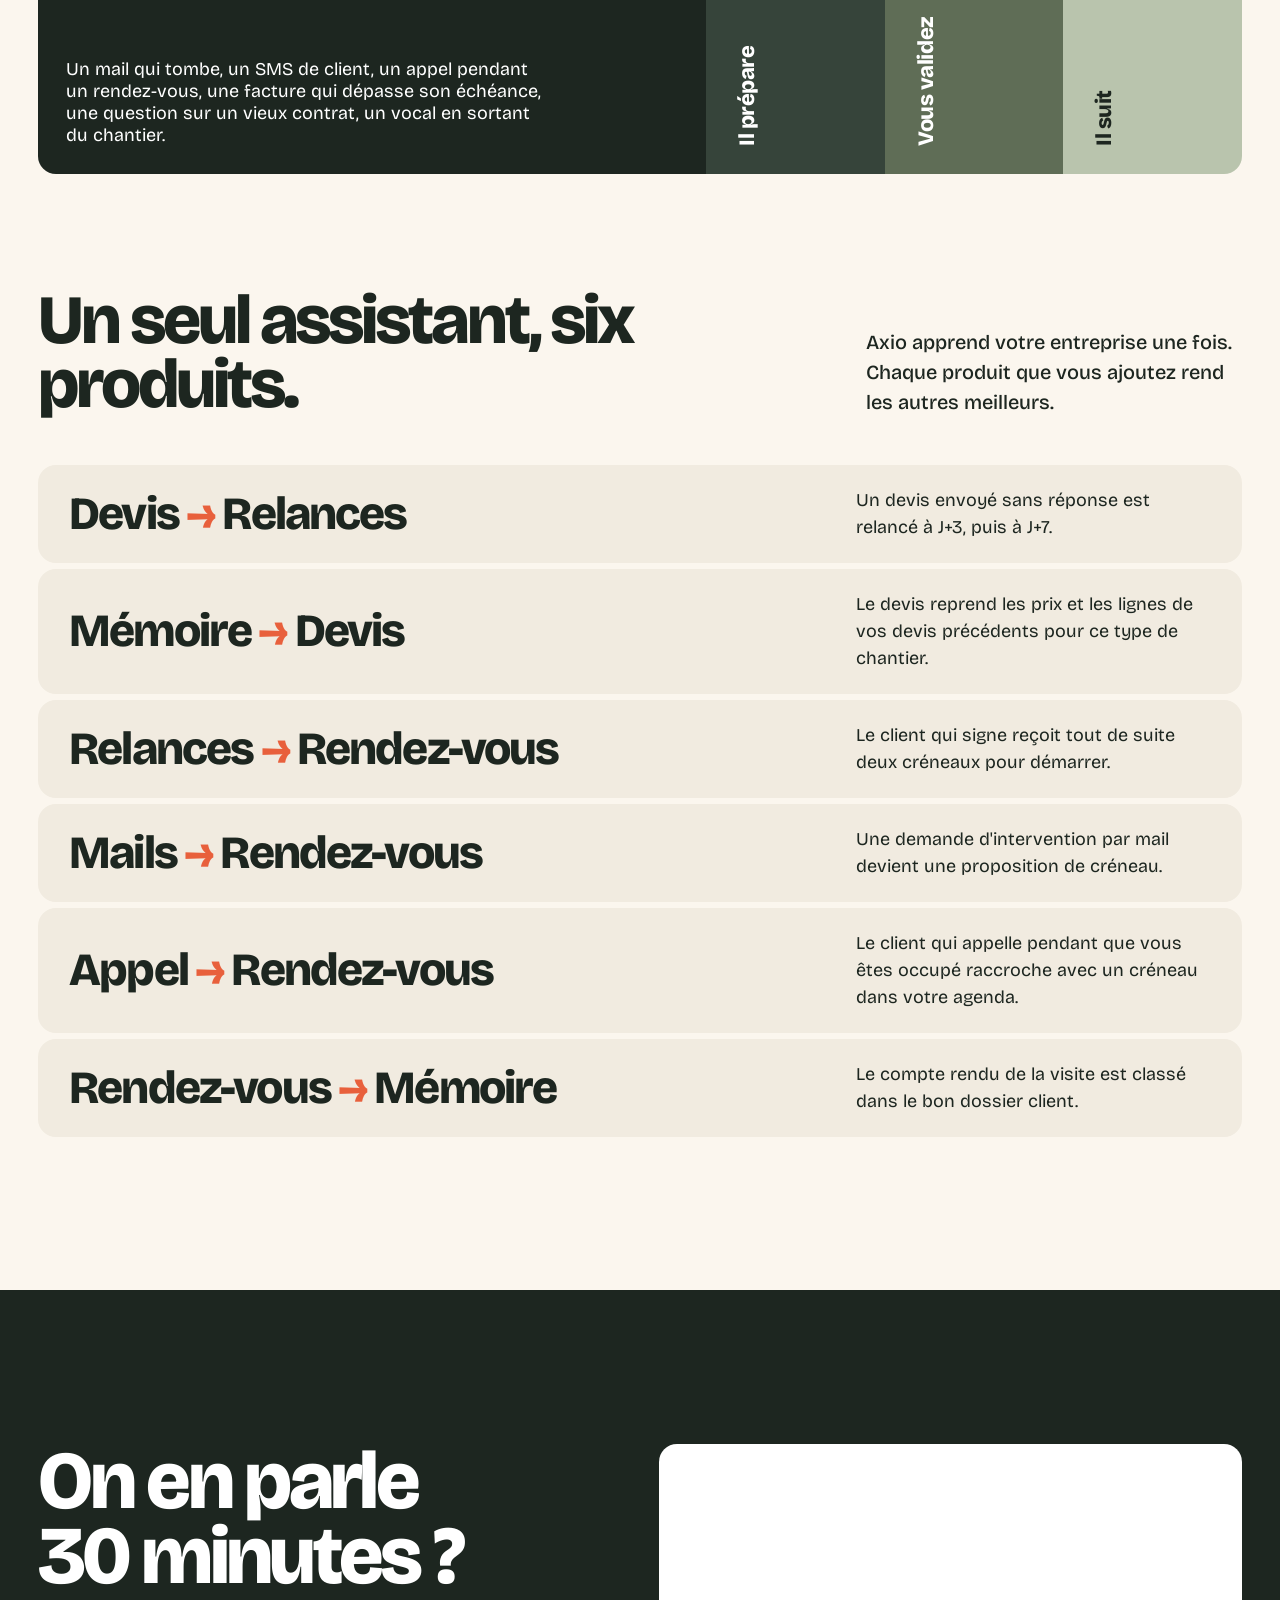
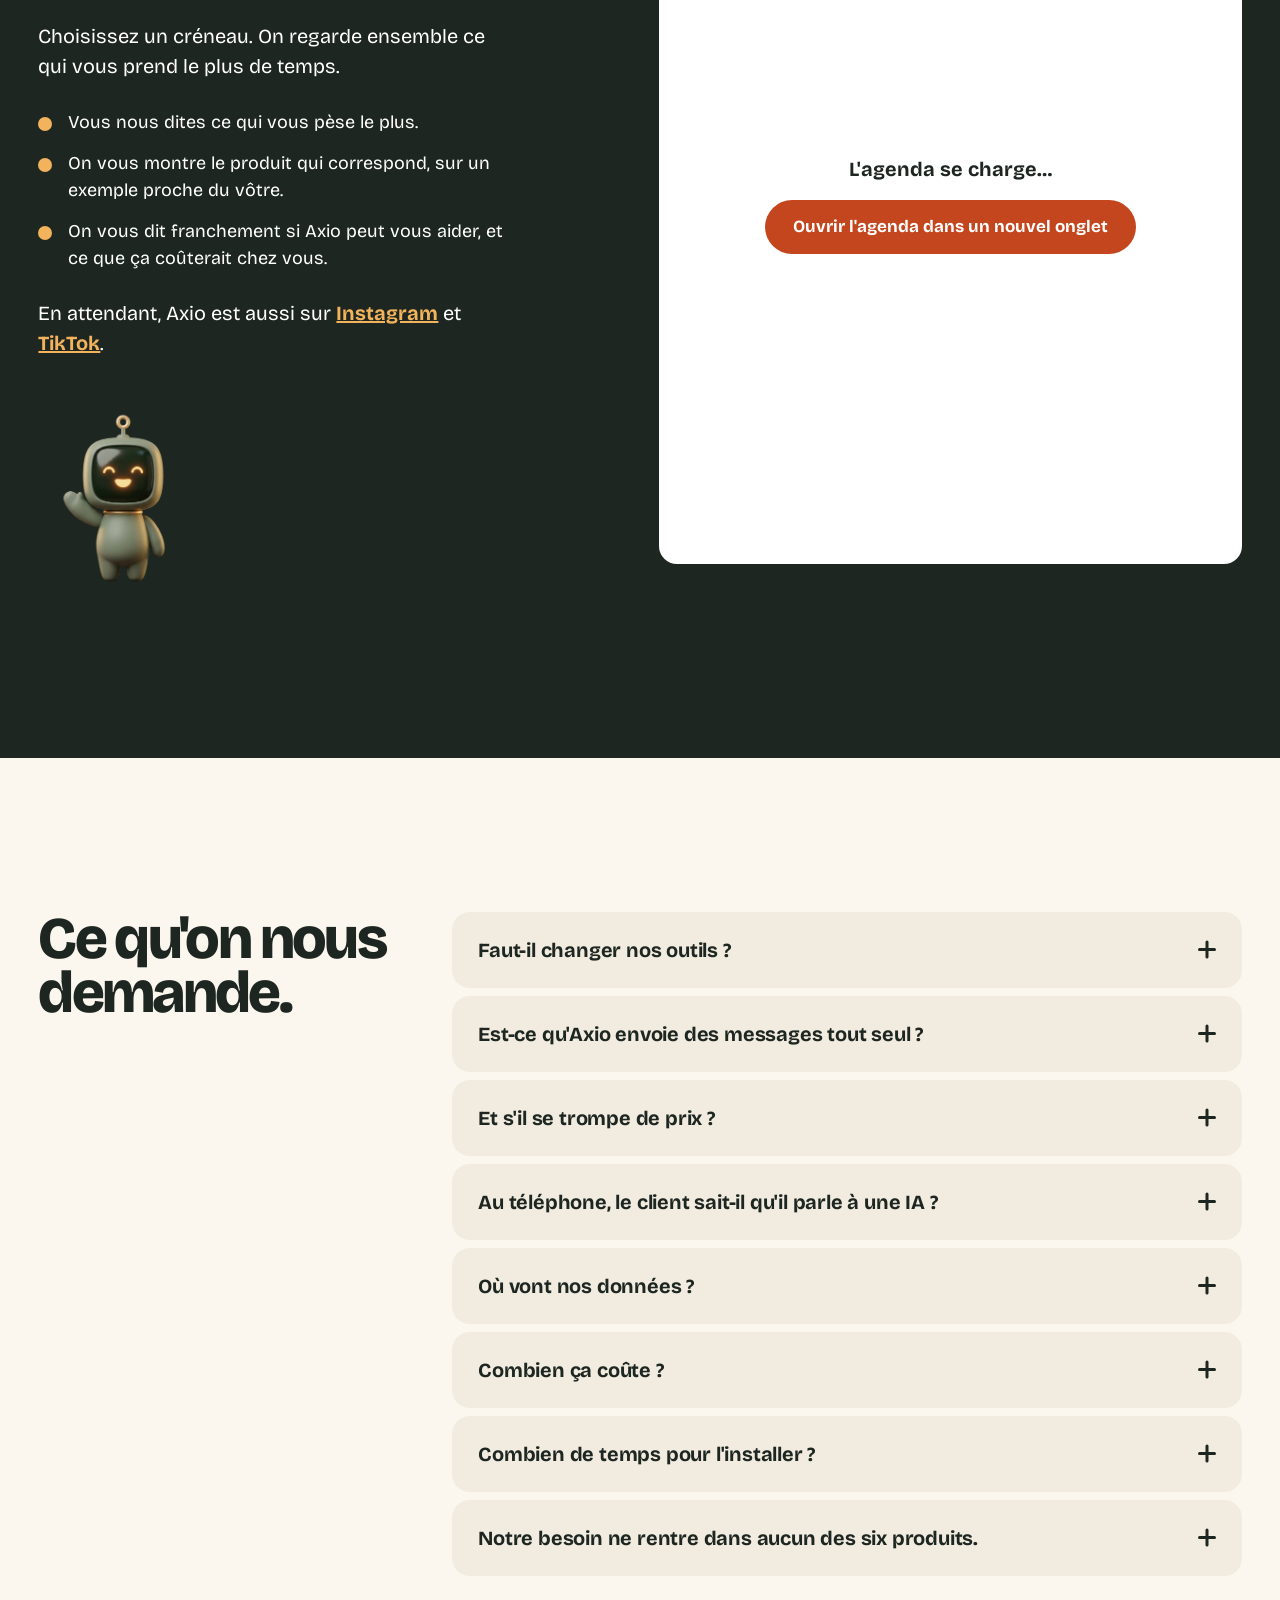
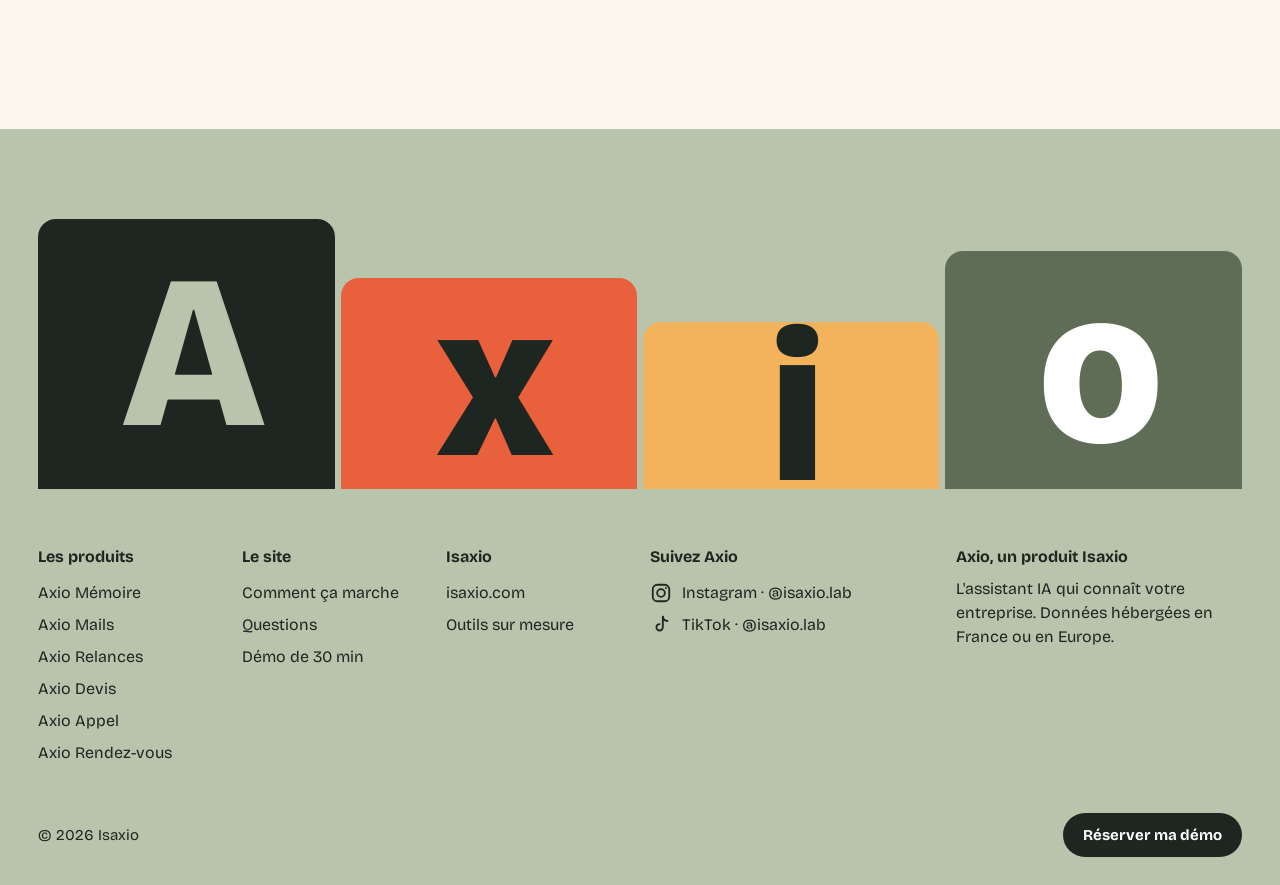
==== commit bee80d31: "Voix d'accueil et film de présentation refaits avec Axio Appel (film 53 s) Co-Authored-By: Claude Fa" ====
--- a/index.html
+++ b/index.html
@@ -384,7 +384,7 @@
       <p class="lead rv w1">Devis, mails, relances, rendez-vous, appels, documents&nbsp;: il prépare tout avec vos prix et vos outils. Vous validez d'un geste.</p>
       <div class="acts rv w2">
         <a class="btn" href="#demo" data-umami-event="cta-demo-hero">Réserver ma démo de 30 min</a>
-        <button class="film" type="button" id="film-btn" data-umami-event="film-play"><i></i>Le film, 48 s</button>
+        <button class="film" type="button" id="film-btn" data-umami-event="film-play"><i></i>Le film, 53 s</button>
       </div>
     </div>
     <figure class="axio" id="axio">
@@ -814,7 +814,7 @@
   /* voix d'accueil */
   var bulle=document.getElementById('bulle'),sous=document.getElementById('sous'),btn=document.getElementById('ecouter'),
       voix=document.getElementById('voix'),axio=document.getElementById('axio'),label=btn.querySelector('span');
-  var cues=[[0,"Bonjour, moi c'est Axio."],[2.1,"Je prépare vos devis, je trie vos mails,"],[4.4,"je relance vos clients et je cale vos rendez-vous."],[6.9,"Et je peux faire bien plus encore."],[9,"Avec vos prix, vos modèles, vos outils."],[11.4,"Vous, vous validez."],[12.7,"On en parle trente minutes ?"]];
+  var cues=[[0,"Bonjour, moi c'est Axio."],[2.1,"Je prépare vos devis, je trie vos mails,"],[4.4,"je relance vos clients, je cale vos rendez-vous"],[6.9,"et je décroche vos appels."],[8.5,"Et je peux faire bien plus encore."],[10.6,"Avec vos prix, vos modèles, vos outils."],[13.2,"Vous, vous validez."],[14.6,"On en parle trente minutes ?"]];
   var vu=false;try{vu=localStorage.getItem('axio-voix-vue')==='1'}catch(e){}
   if(vu) sous.textContent="Re-bonjour ! On en parle 30 minutes ?";
   setTimeout(function(){bulle.classList.add('on')},vu?400:1500);
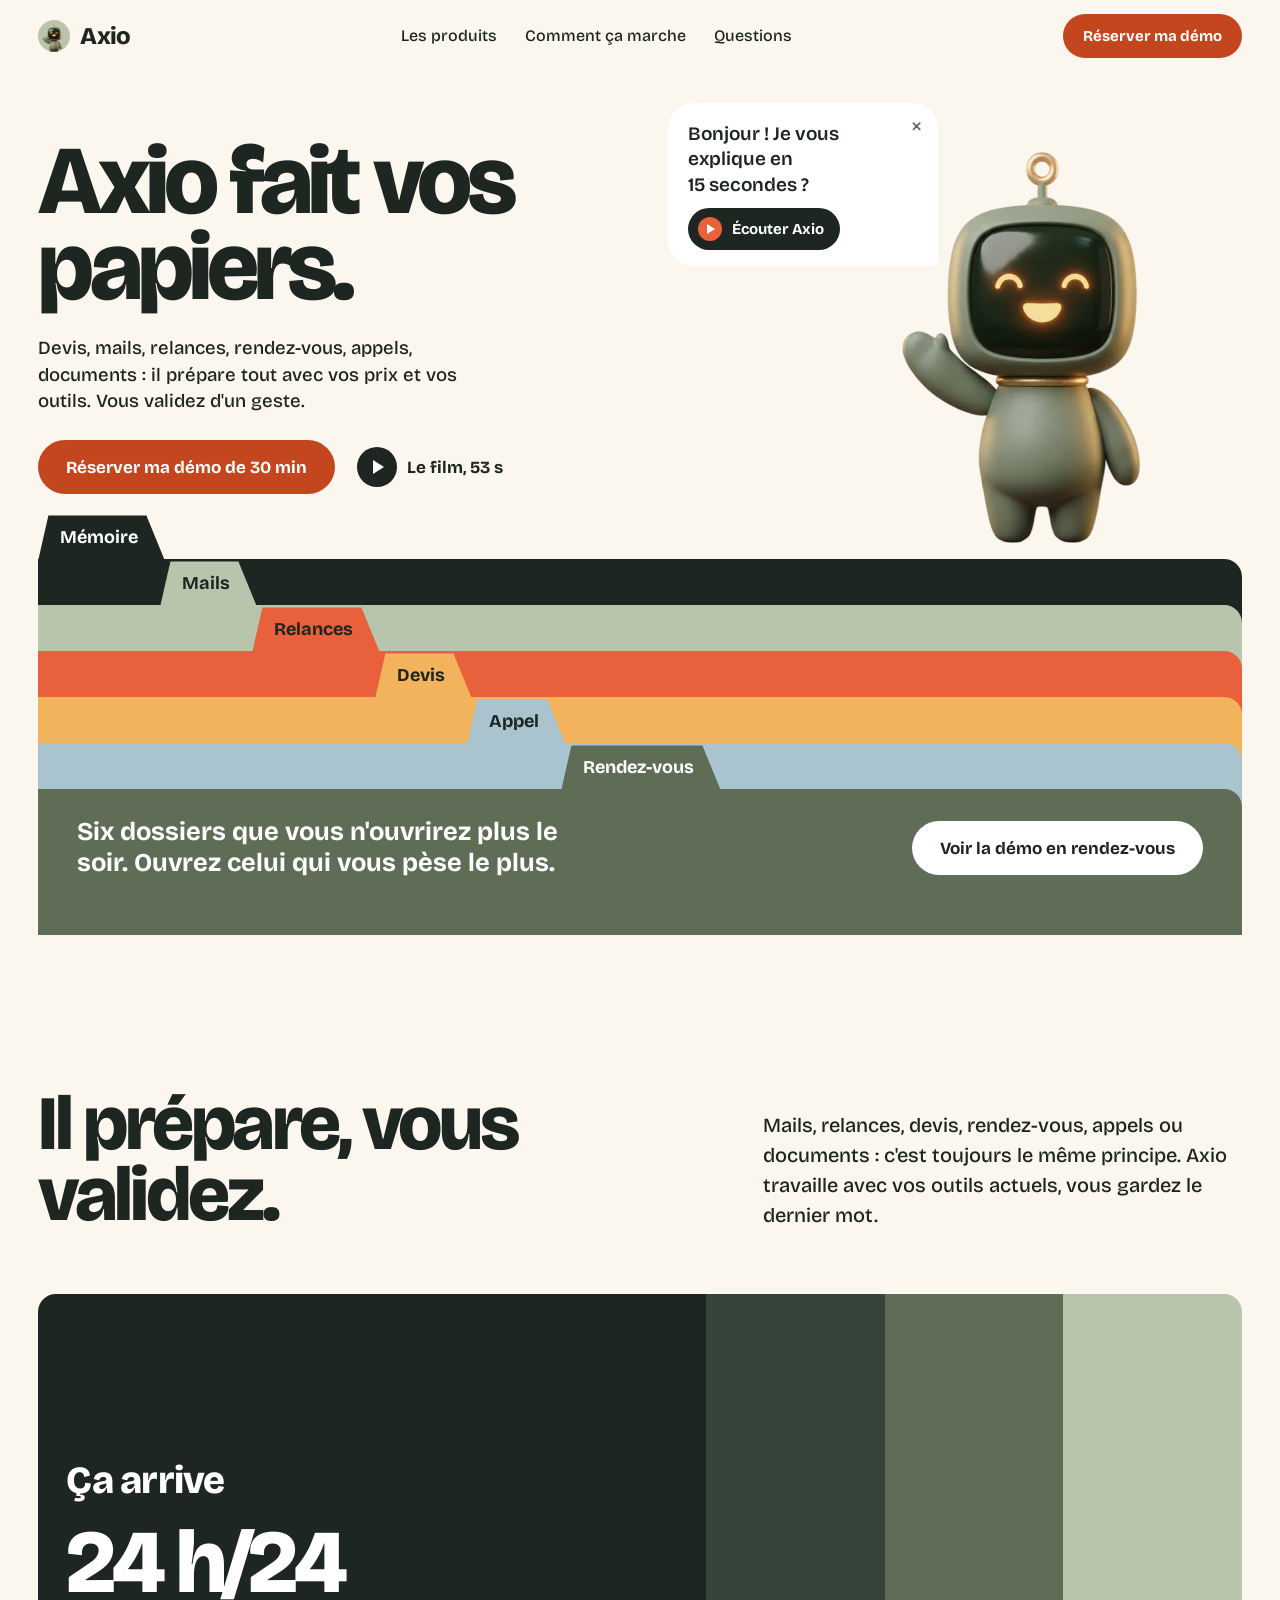
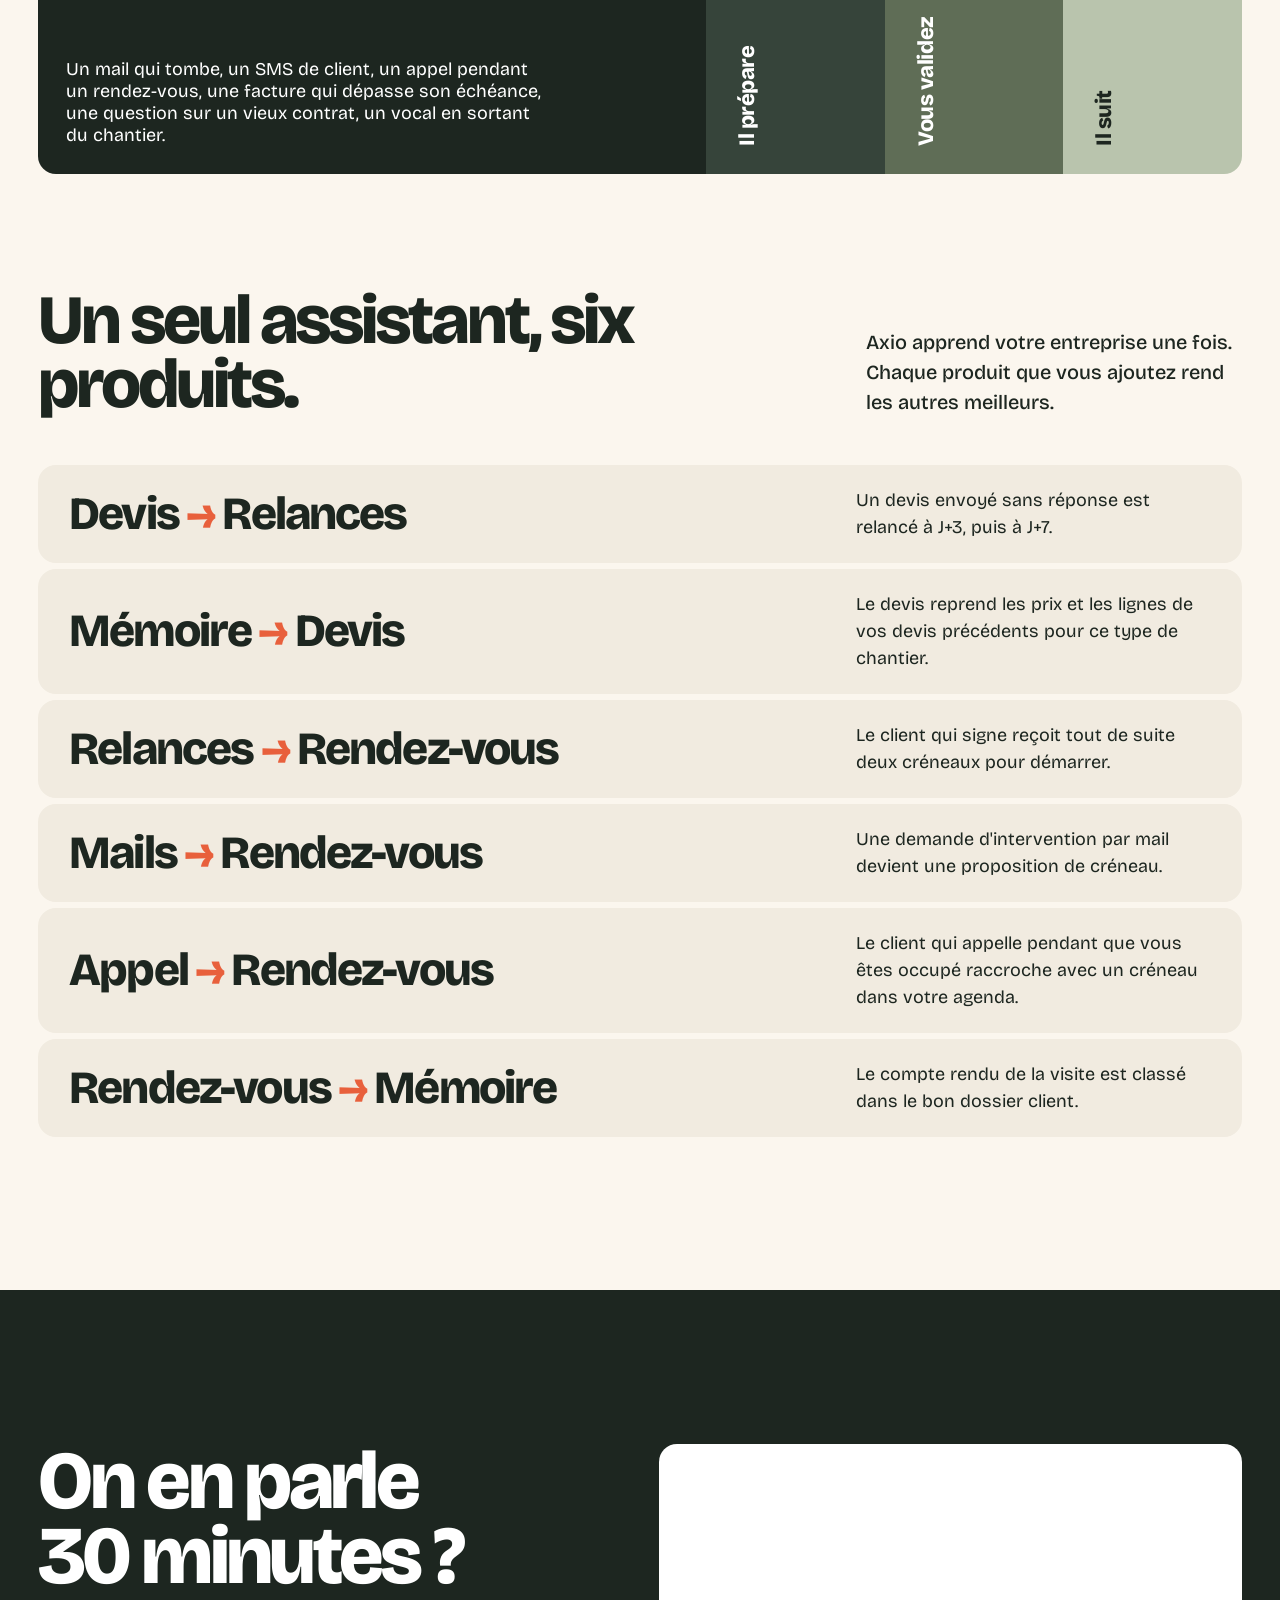
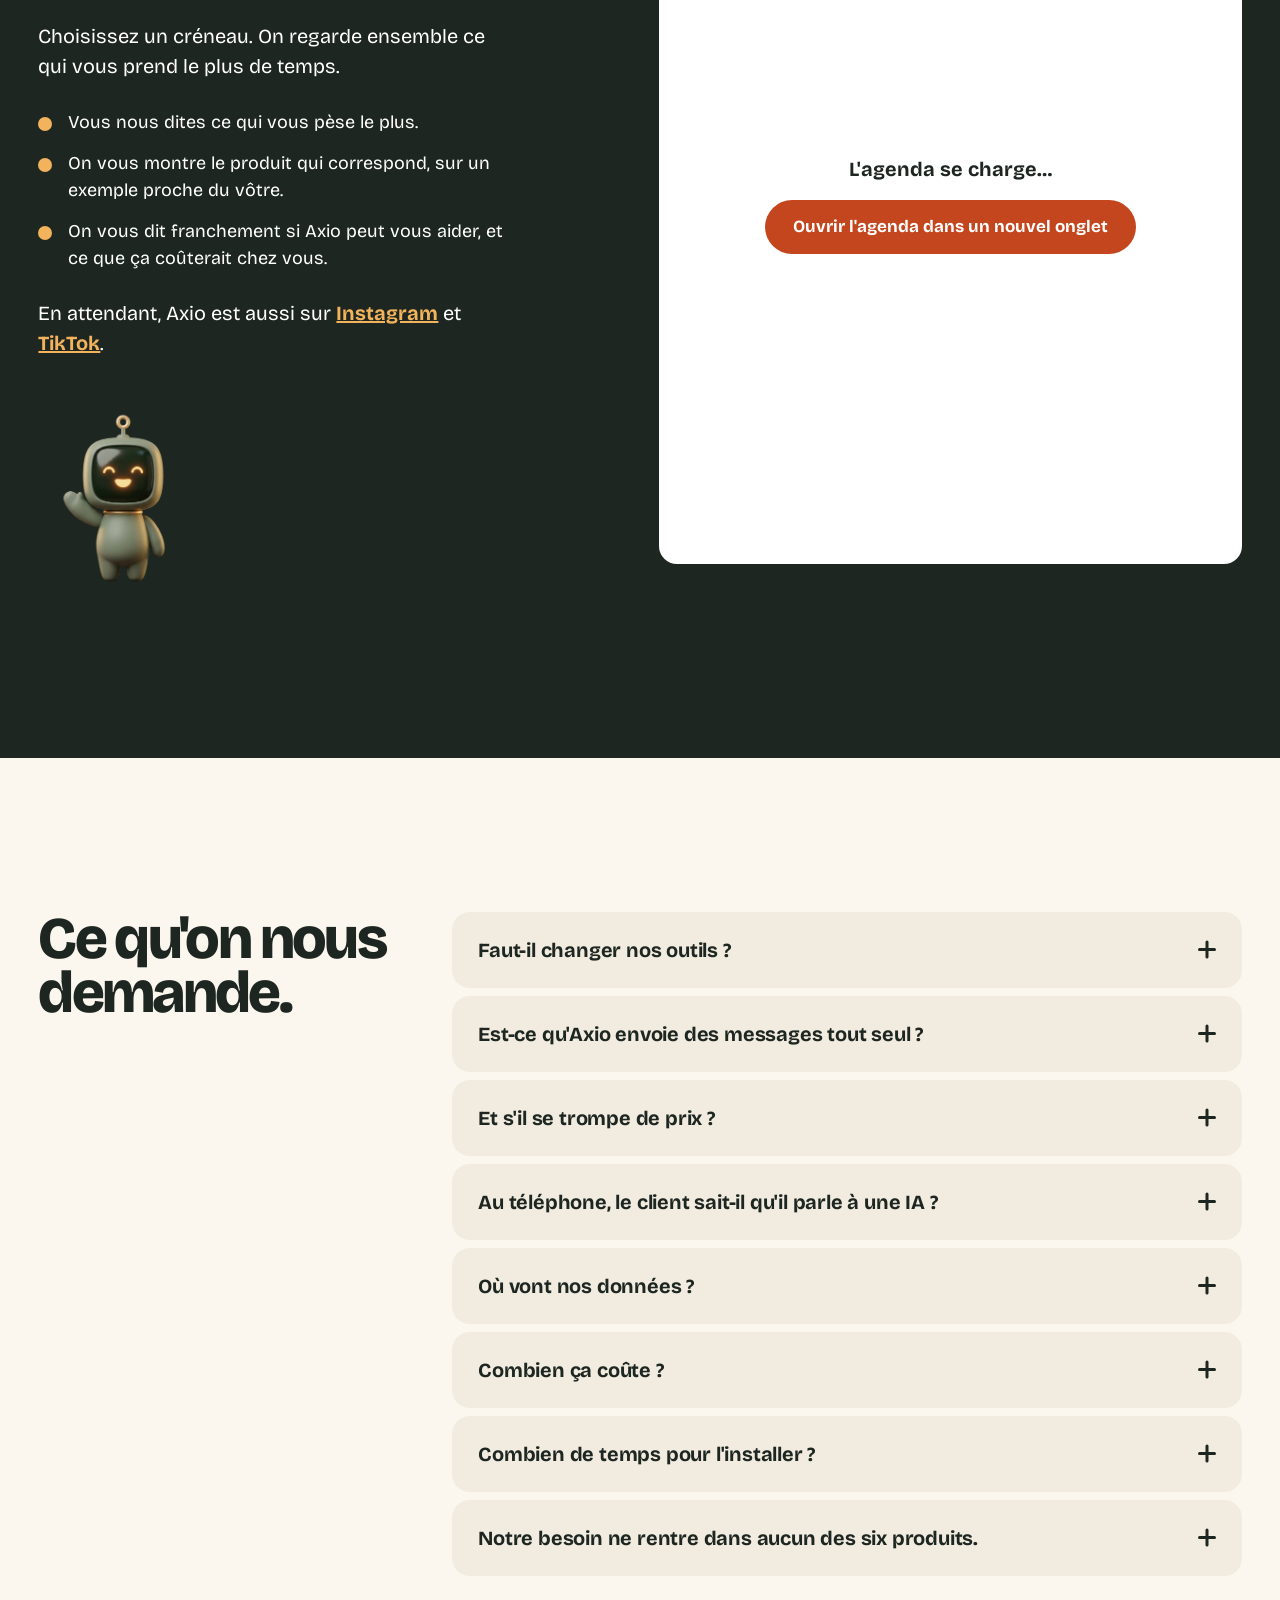
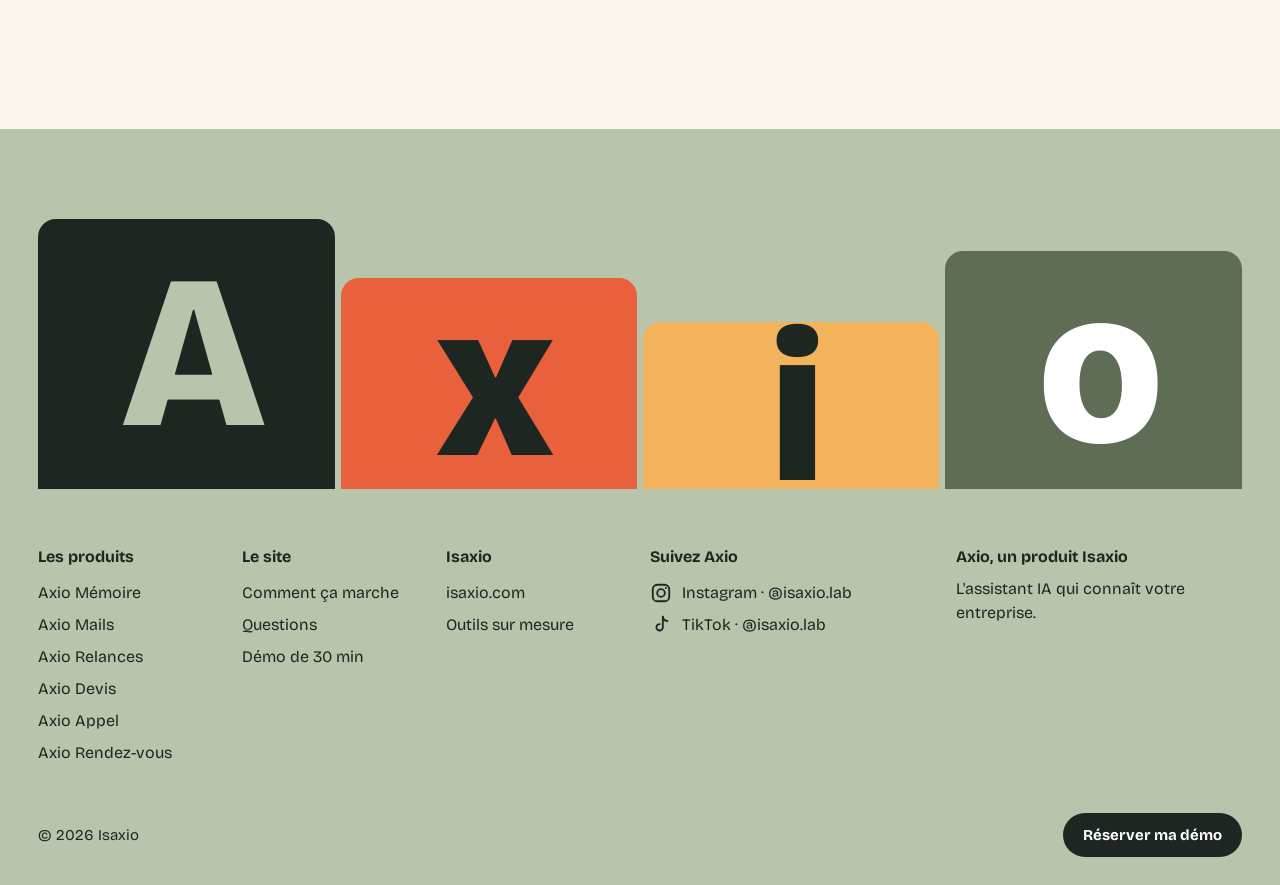
==== commit d0baef68: "Retrait de la mention d'hébergement en France ou en Europe (question sur les données, pied de page) " ====
--- a/index.html
+++ b/index.html
@@ -130,6 +130,7 @@
 .fermer{position:absolute;top:16px;right:18px;background:none;border:0;color:inherit;font:700 15px var(--f);cursor:pointer;opacity:.75;padding:8px}
 .fermer:hover{opacity:1}
 .pose{width:min(62%,380px);height:auto;position:relative;z-index:2}
+@media (min-width:901px){.pose[src*="telephone"]{margin-left:-17%}} /* Axio au téléphone : décalé pour que la carte ne cache pas son visage */
 .ui-float{position:absolute;z-index:3;right:0;bottom:4%;width:min(64%,380px)!important}
 
 /* repère : onglet actif, bandeau collant */
@@ -529,7 +530,7 @@
       <a class="btn ink" href="#demo" data-umami-event="cta-demo-appel">Voir la démo en rendez-vous</a>
         </div>
         <div class="vis">
-      <img class="pose" src="media/axio-coucou.webp" width="720" height="894" alt="Axio fait coucou." loading="lazy">
+      <img class="pose" src="media/axio-telephone.webp" width="720" height="894" alt="Axio répond au téléphone." loading="lazy">
       <div data-ui class="ui-float" aria-label="Exemple d'appel décroché par Axio">
         <header>Appel · Mme Marchetti <small>09:14</small></header>
         <div class="sms">
@@ -635,7 +636,7 @@
       <details name="faq" class="rv w1"><summary>Est-ce qu'Axio envoie des messages tout seul ?<i></i></summary><p>Pas sans votre accord. Par défaut, chaque envoi attend votre validation. Vous pouvez autoriser certains envois simples, comme le rappel d'un rendez-vous la veille ou une relance de devis.</p></details>
       <details name="faq" class="rv w1"><summary>Et s'il se trompe de prix ?<i></i></summary><p>Il ne fixe jamais un prix lui-même. Il prend ceux de votre grille ou ceux que vous avez dits. Une ligne qu'il ne sait pas chiffrer reste « à chiffrer », et vous relisez tout avant l'envoi.</p></details>
       <details name="faq" class="rv w1"><summary>Au téléphone, le client sait-il qu'il parle à une IA ?<i></i></summary><p>Oui. Axio le dit dès sa première phrase. Il décroche seulement quand vous ne répondez pas, il ne donne jamais de prix et il n'accepte rien à votre place. Vous recevez le résumé par SMS après chaque appel.</p></details>
-      <details name="faq" class="rv w2"><summary>Où vont nos données ?<i></i></summary><p>Elles sont hébergées en France ou en Europe, elles ne servent jamais à entraîner une IA et vous pouvez tout récupérer ou tout supprimer à la fin.</p></details>
+      <details name="faq" class="rv w2"><summary>Où vont nos données ?<i></i></summary><p>Elles ne servent jamais à entraîner une IA, et vous pouvez tout récupérer ou tout supprimer à la fin.</p></details>
       <details name="faq" class="rv w2"><summary>Combien ça coûte ?<i></i></summary><p>Le prix dépend des produits choisis et du nombre d'utilisateurs. On vous le donne pendant la démo, avant tout engagement.</p></details>
       <details name="faq" class="rv w3"><summary>Combien de temps pour l'installer ?<i></i></summary><p>On installe le premier produit avec vous : vos prix, vos modèles, vos mentions. Vous traitez votre premier vrai dossier le jour même. Vous ajoutez les autres produits quand vous voulez.</p></details>
       <details name="faq" class="rv w3"><summary>Notre besoin ne rentre dans aucun des six produits.<i></i></summary><p>Isaxio, l'équipe qui construit Axio, conçoit aussi des outils sur mesure. Présentez-nous votre besoin sur <a href="https://www.isaxio.com/#sur-mesure" target="_blank" rel="noopener">isaxio.com</a>.</p></details>
@@ -650,7 +651,7 @@
     <nav aria-label="Le site"><b>Le site</b><a href="#comment">Comment ça marche</a><a href="#questions">Questions</a><a href="#demo">Démo de 30 min</a></nav>
     <nav aria-label="Isaxio"><b>Isaxio</b><a href="https://www.isaxio.com" target="_blank" rel="noopener">isaxio.com</a><a href="https://www.isaxio.com/#sur-mesure" target="_blank" rel="noopener">Outils sur mesure</a></nav>
     <nav aria-label="Nos réseaux" class="reseaux"><b>Suivez Axio</b><a href="https://www.instagram.com/isaxio.lab/" target="_blank" rel="noopener" data-umami-event="reseau-instagram"><svg viewBox="0 0 24 24" aria-hidden="true"><rect x="3" y="3" width="18" height="18" rx="5"/><circle cx="12" cy="12" r="4.2"/><circle cx="17.4" cy="6.6" r="1.1" class="pt"/></svg>Instagram · @isaxio.lab</a><a href="https://www.tiktok.com/@isaxio.lab" target="_blank" rel="noopener" data-umami-event="reseau-tiktok"><svg viewBox="0 0 24 24" aria-hidden="true"><path d="M14 3v11.5a3.5 3.5 0 1 1-3.5-3.5"/><path d="M14 3c.4 2.6 2.2 4.4 5 4.6"/></svg>TikTok · @isaxio.lab</a></nav>
-    <div class="by"><b>Axio, un produit Isaxio</b><span>L'assistant IA qui connaît votre entreprise. Données hébergées en France ou en Europe.</span></div>
+    <div class="by"><b>Axio, un produit Isaxio</b><span>L'assistant IA qui connaît votre entreprise.</span></div>
   </div>
   <div class="f-last"><span>© 2026 Isaxio</span><a class="btn ink" href="#demo" data-umami-event="cta-demo-footer">Réserver ma démo</a></div>
 </footer>
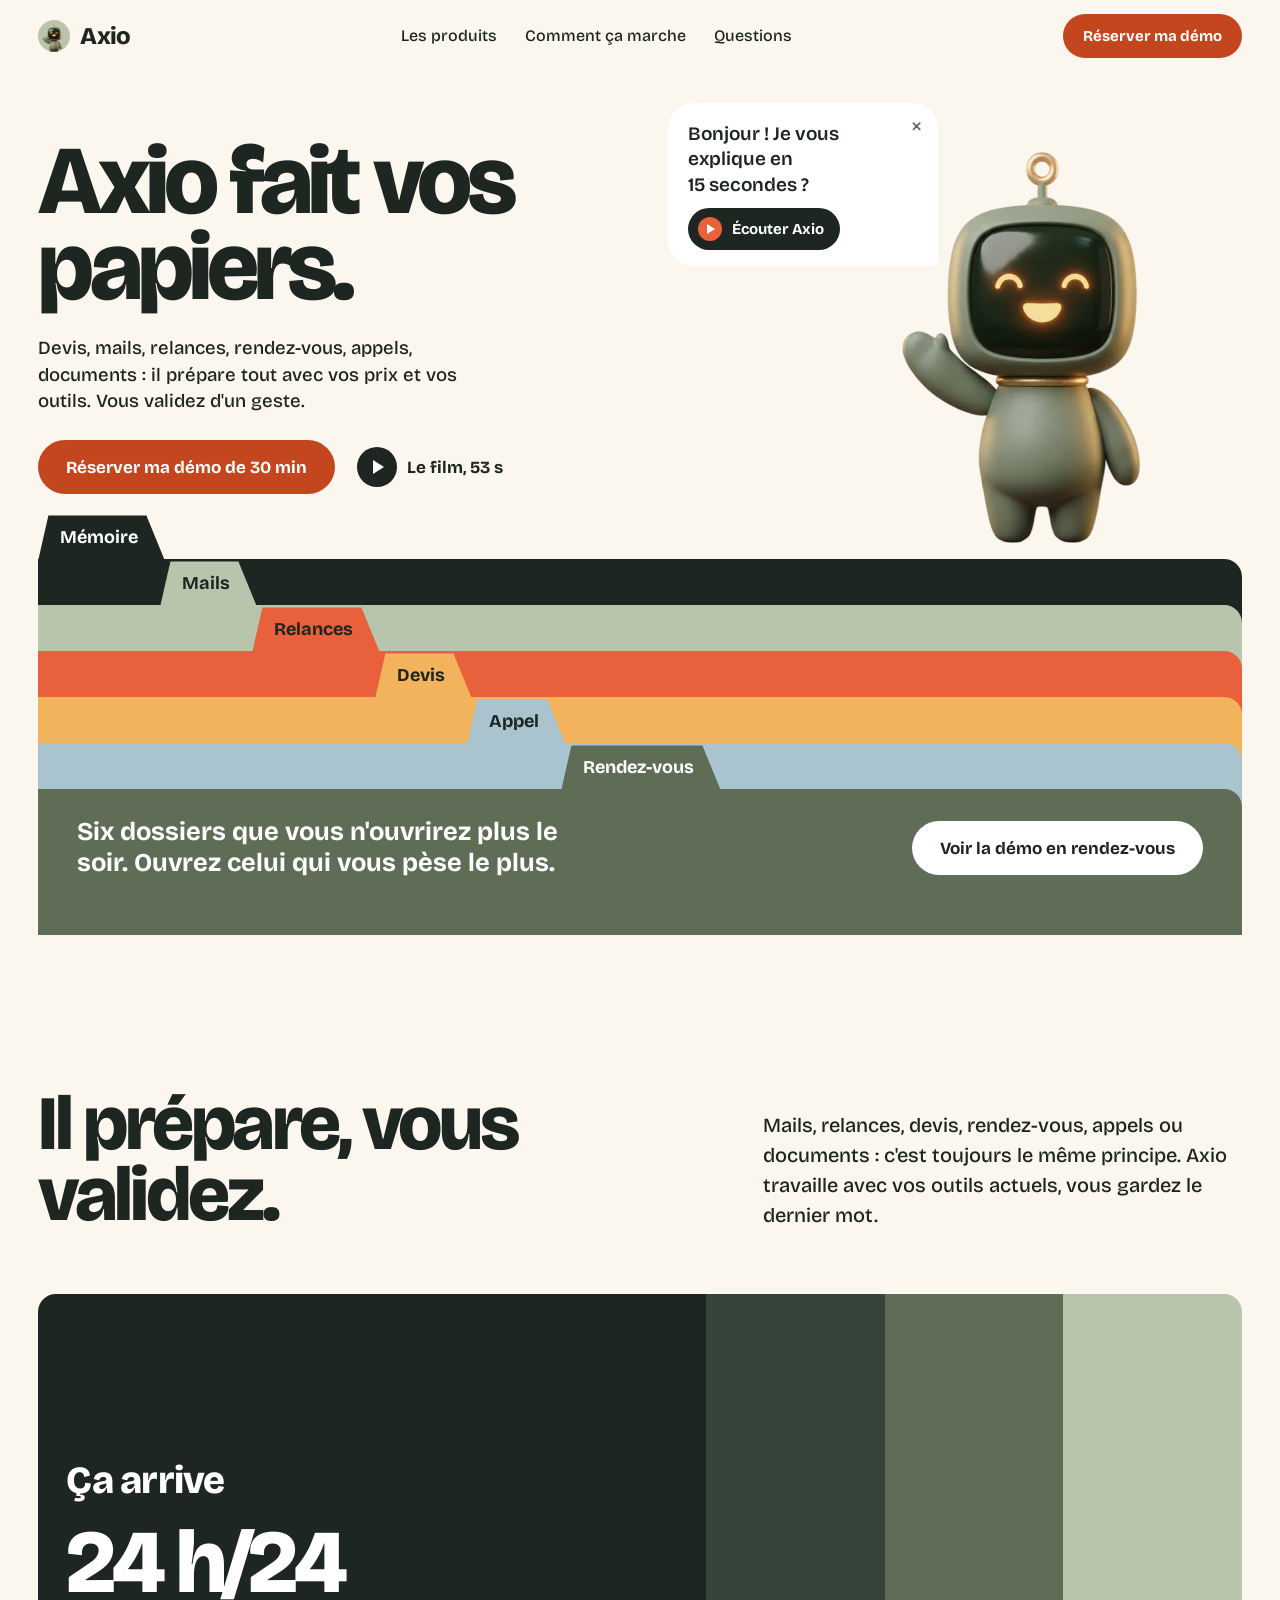
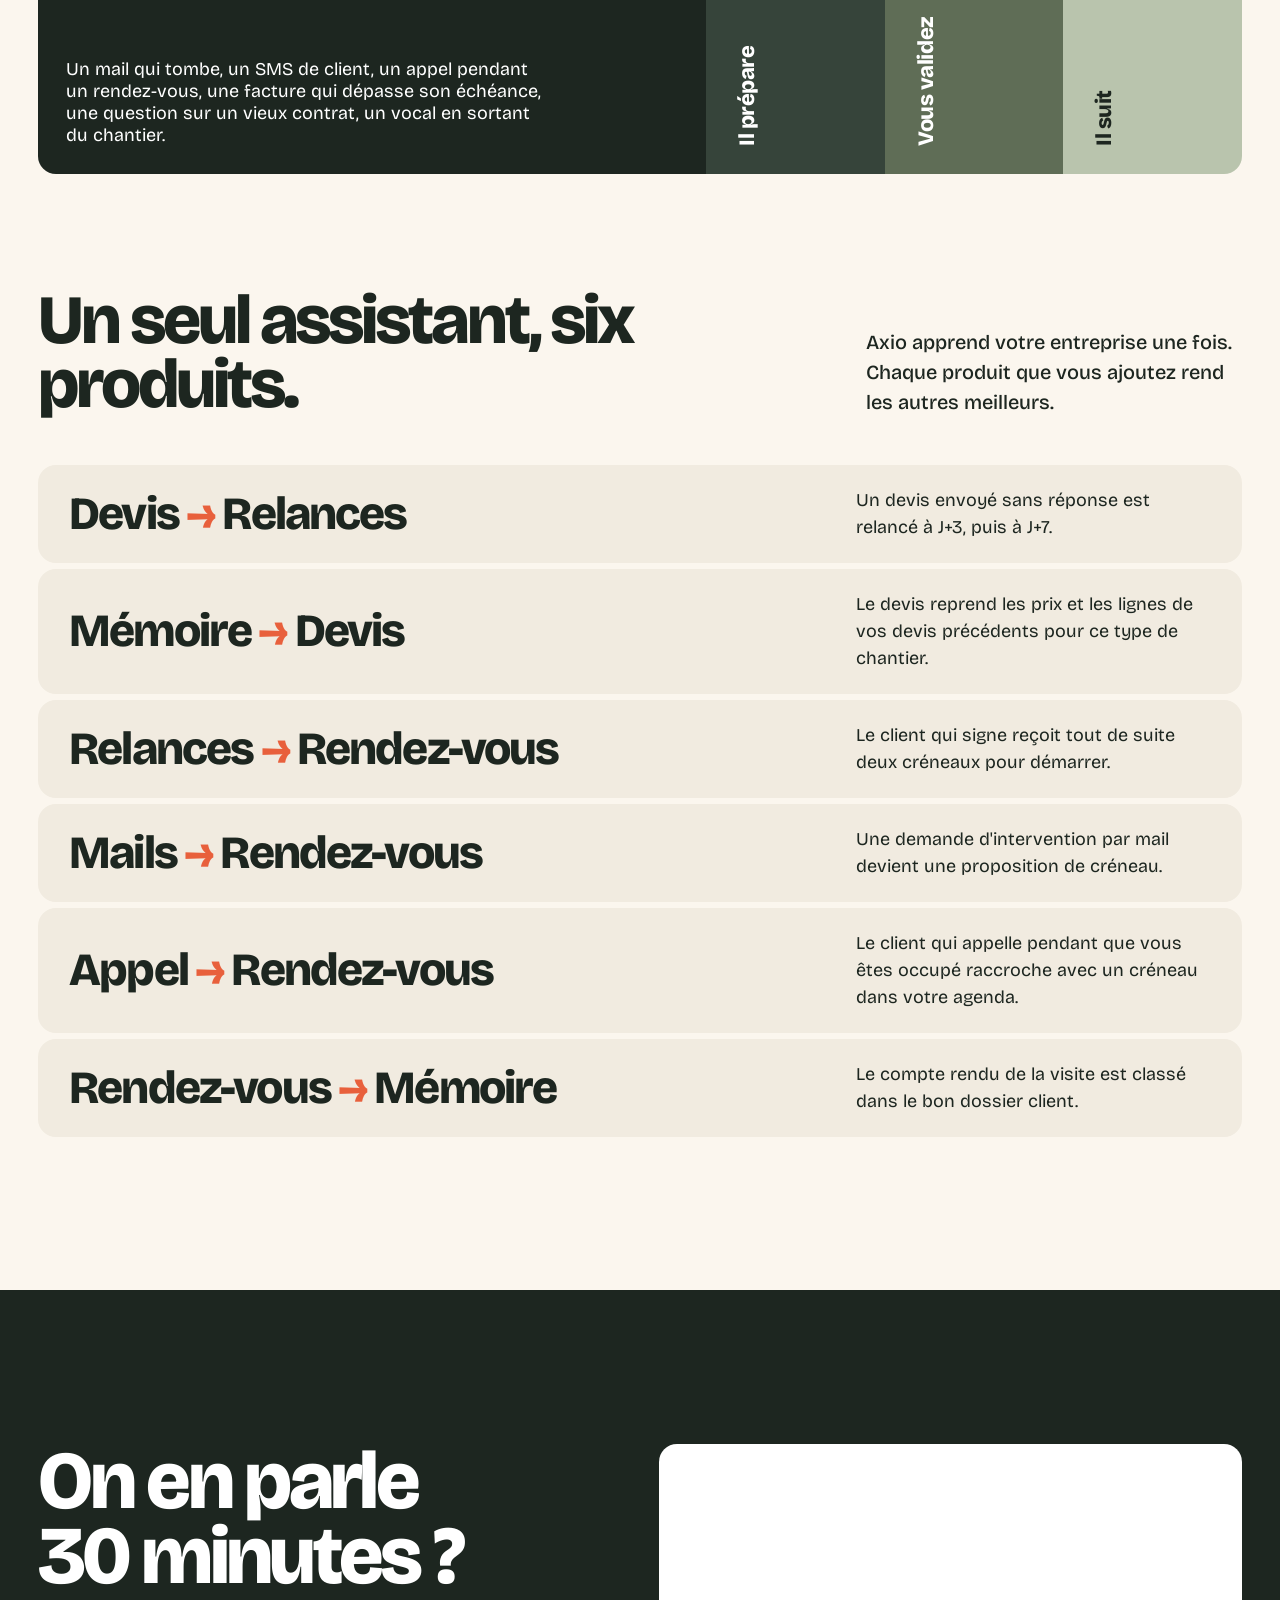
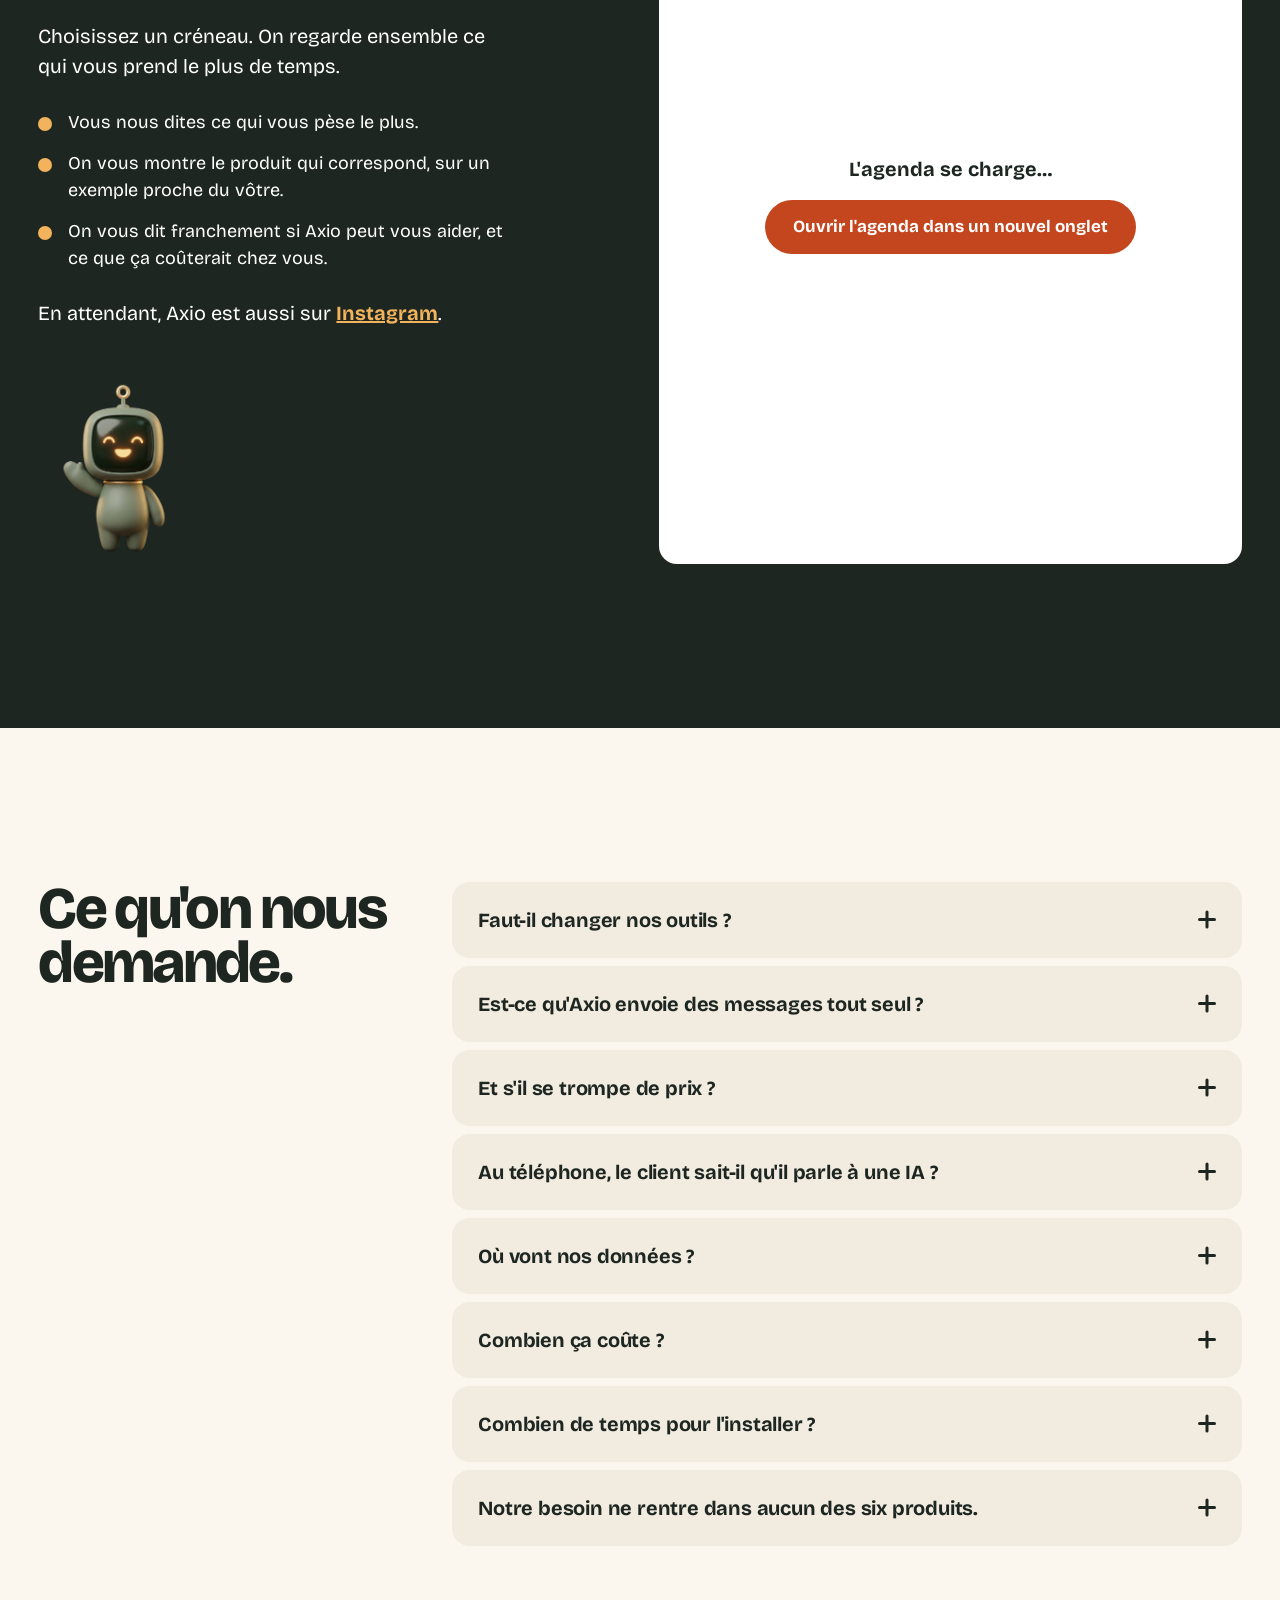
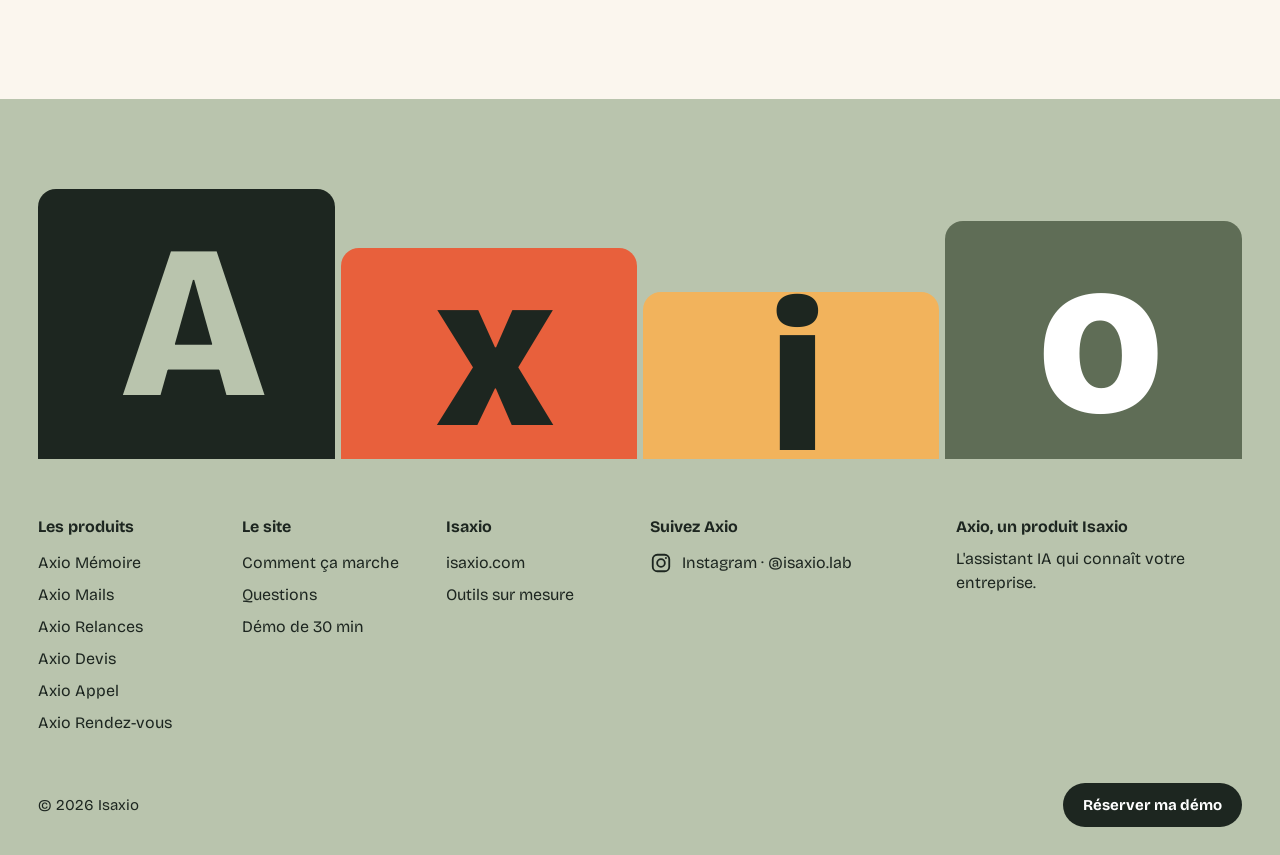
==== commit 46ad56e0: "Retire les liens TikTok (Instagram et Facebook seulement) Co-Authored-By: Claude Fable 5.2 <noreply@" ====
--- a/index.html
+++ b/index.html
@@ -617,7 +617,7 @@
         <li>On vous montre le produit qui correspond, sur un exemple proche du vôtre.</li>
         <li>On vous dit franchement si Axio peut vous aider, et ce que ça coûterait chez vous.</li>
       </ul>
-      <p class="suivre rv w3">En attendant, Axio est aussi sur <a href="https://www.instagram.com/isaxio.lab/" target="_blank" rel="noopener" data-umami-event="reseau-instagram">Instagram</a> et <a href="https://www.tiktok.com/@isaxio.lab" target="_blank" rel="noopener" data-umami-event="reseau-tiktok">TikTok</a>.</p>
+      <p class="suivre rv w3">En attendant, Axio est aussi sur <a href="https://www.instagram.com/isaxio.lab/" target="_blank" rel="noopener" data-umami-event="reseau-instagram">Instagram</a>.</p>
       <img class="pose-demo rv w3" src="media/axio-coucou.webp" width="720" height="894" alt="" loading="lazy">
     </div>
     <div class="cal" id="cal">
@@ -650,7 +650,7 @@
     <nav aria-label="Les produits"><b>Les produits</b><a href="#memoire">Axio Mémoire</a><a href="#mails">Axio Mails</a><a href="#relances">Axio Relances</a><a href="#devis">Axio Devis</a><a href="#appel">Axio Appel</a><a href="#rdv">Axio Rendez-vous</a></nav>
     <nav aria-label="Le site"><b>Le site</b><a href="#comment">Comment ça marche</a><a href="#questions">Questions</a><a href="#demo">Démo de 30 min</a></nav>
     <nav aria-label="Isaxio"><b>Isaxio</b><a href="https://www.isaxio.com" target="_blank" rel="noopener">isaxio.com</a><a href="https://www.isaxio.com/#sur-mesure" target="_blank" rel="noopener">Outils sur mesure</a></nav>
-    <nav aria-label="Nos réseaux" class="reseaux"><b>Suivez Axio</b><a href="https://www.instagram.com/isaxio.lab/" target="_blank" rel="noopener" data-umami-event="reseau-instagram"><svg viewBox="0 0 24 24" aria-hidden="true"><rect x="3" y="3" width="18" height="18" rx="5"/><circle cx="12" cy="12" r="4.2"/><circle cx="17.4" cy="6.6" r="1.1" class="pt"/></svg>Instagram · @isaxio.lab</a><a href="https://www.tiktok.com/@isaxio.lab" target="_blank" rel="noopener" data-umami-event="reseau-tiktok"><svg viewBox="0 0 24 24" aria-hidden="true"><path d="M14 3v11.5a3.5 3.5 0 1 1-3.5-3.5"/><path d="M14 3c.4 2.6 2.2 4.4 5 4.6"/></svg>TikTok · @isaxio.lab</a></nav>
+    <nav aria-label="Nos réseaux" class="reseaux"><b>Suivez Axio</b><a href="https://www.instagram.com/isaxio.lab/" target="_blank" rel="noopener" data-umami-event="reseau-instagram"><svg viewBox="0 0 24 24" aria-hidden="true"><rect x="3" y="3" width="18" height="18" rx="5"/><circle cx="12" cy="12" r="4.2"/><circle cx="17.4" cy="6.6" r="1.1" class="pt"/></svg>Instagram · @isaxio.lab</a></nav>
     <div class="by"><b>Axio, un produit Isaxio</b><span>L'assistant IA qui connaît votre entreprise.</span></div>
   </div>
   <div class="f-last"><span>© 2026 Isaxio</span><a class="btn ink" href="#demo" data-umami-event="cta-demo-footer">Réserver ma démo</a></div>
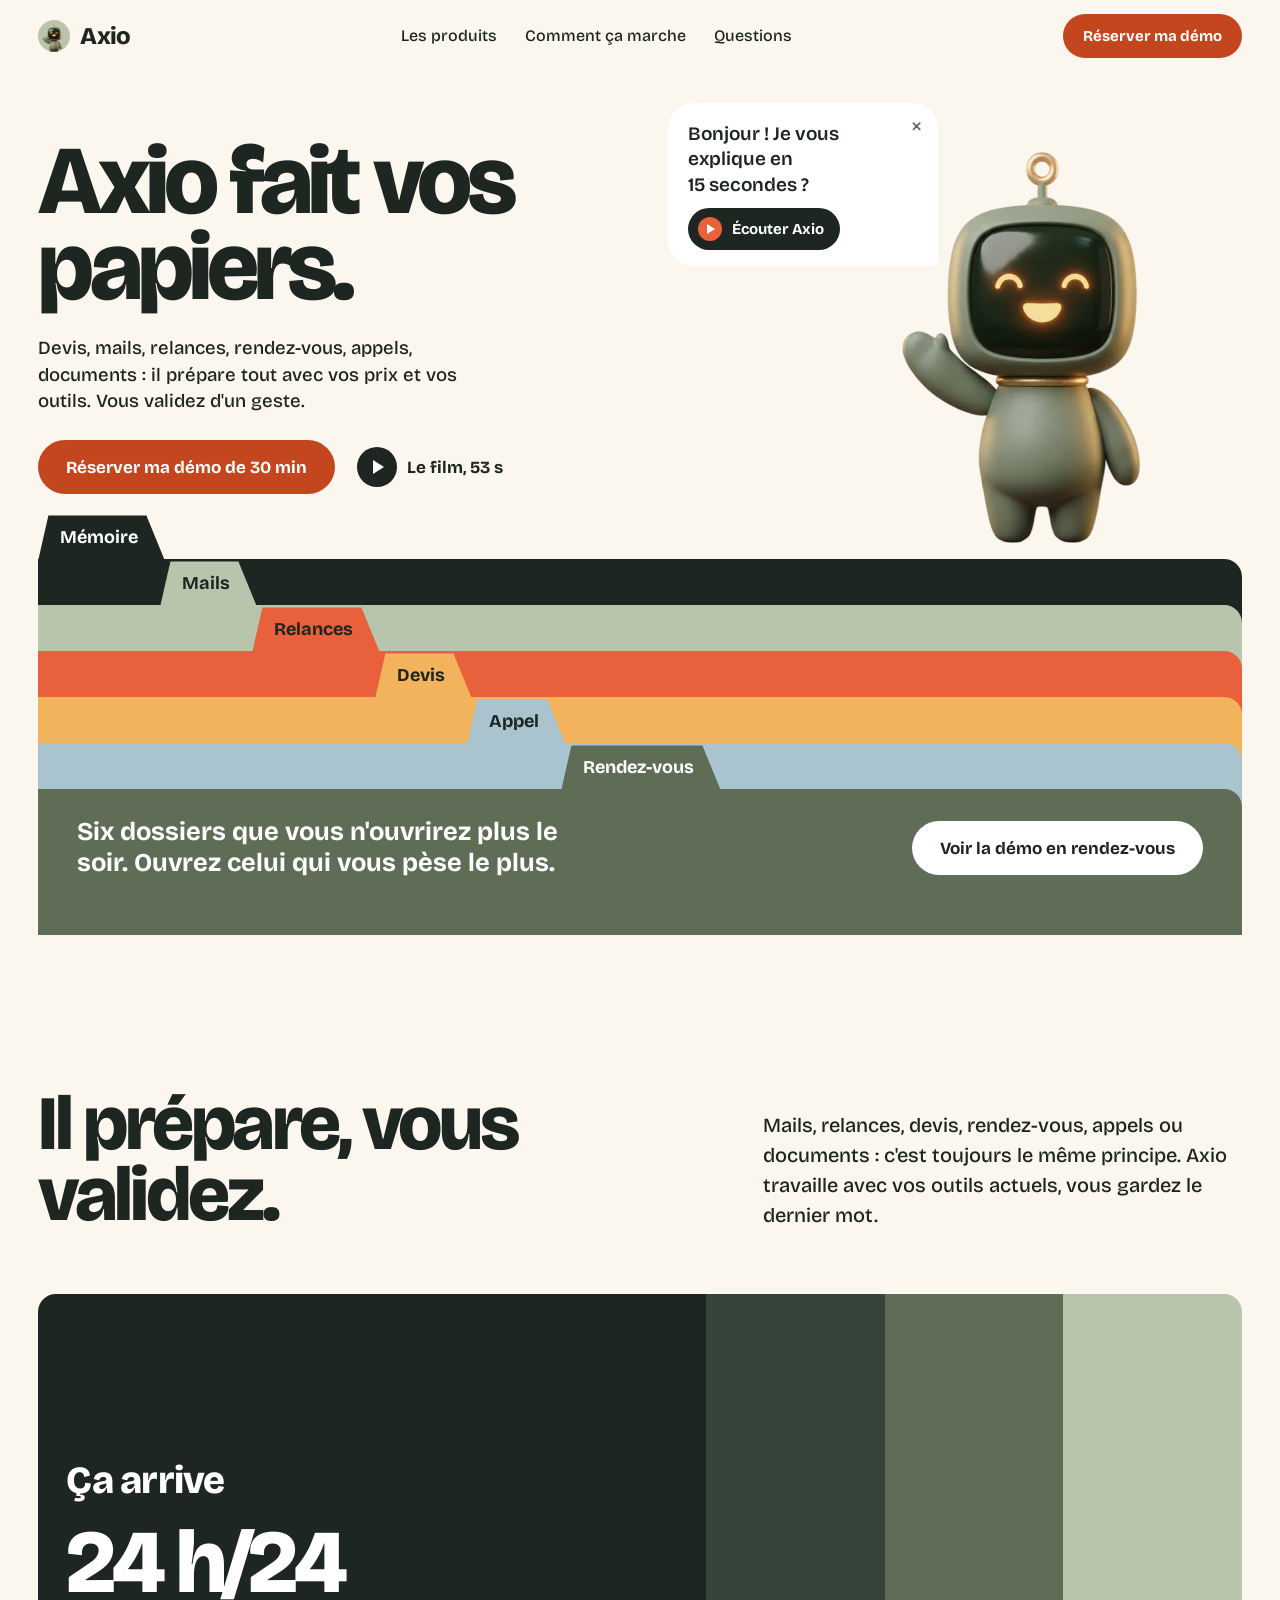
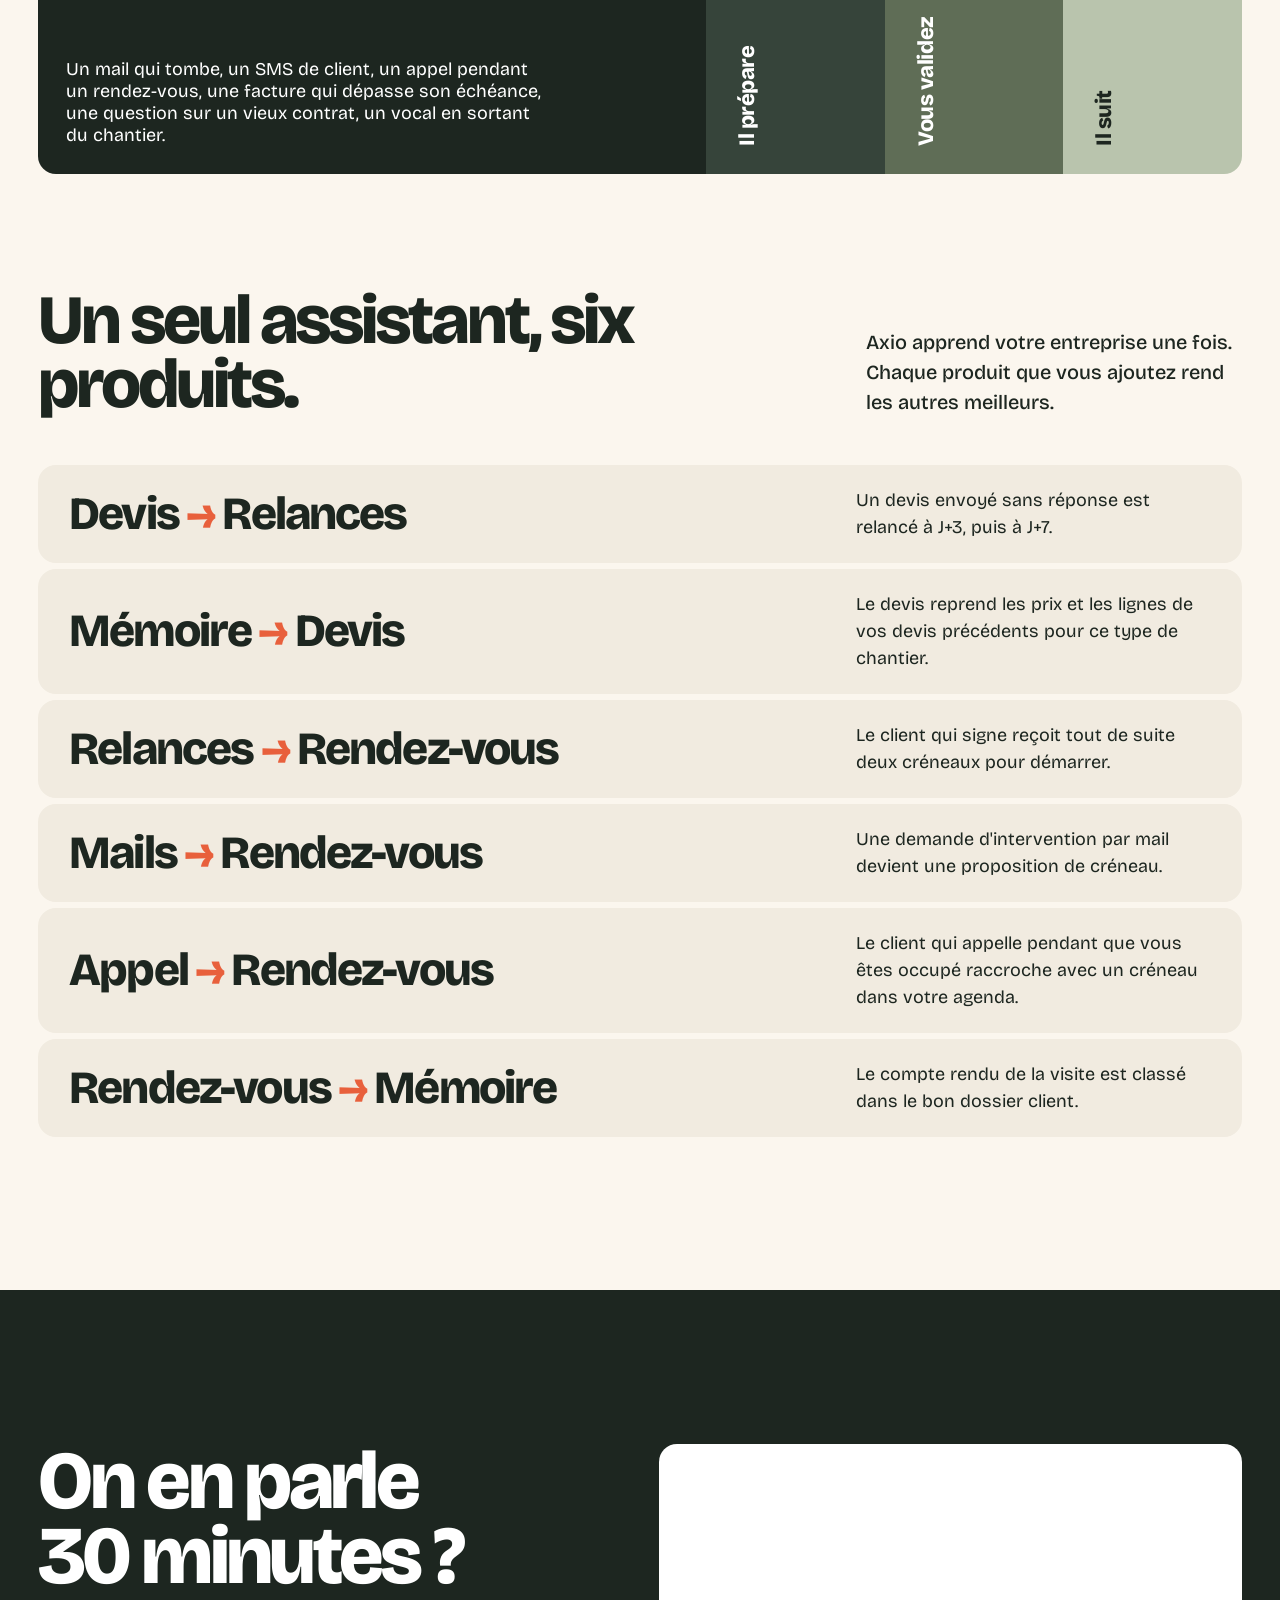
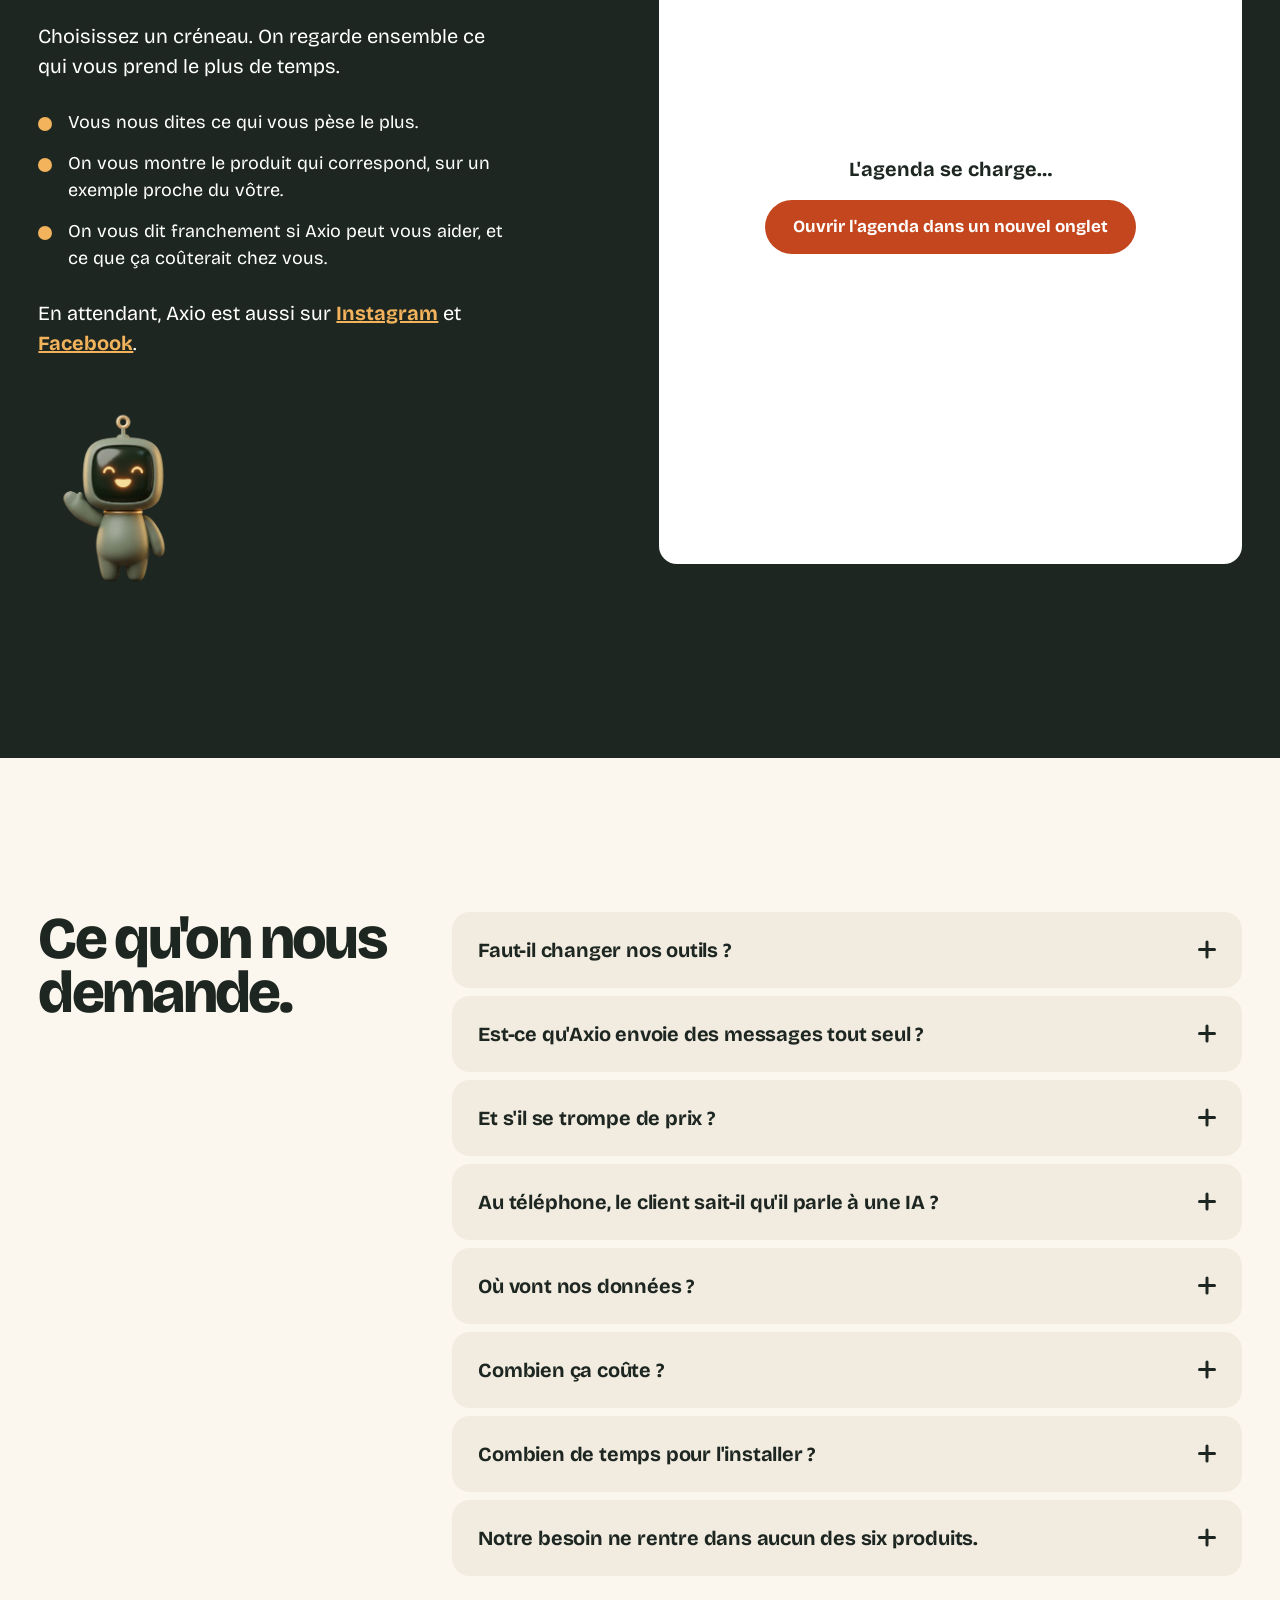
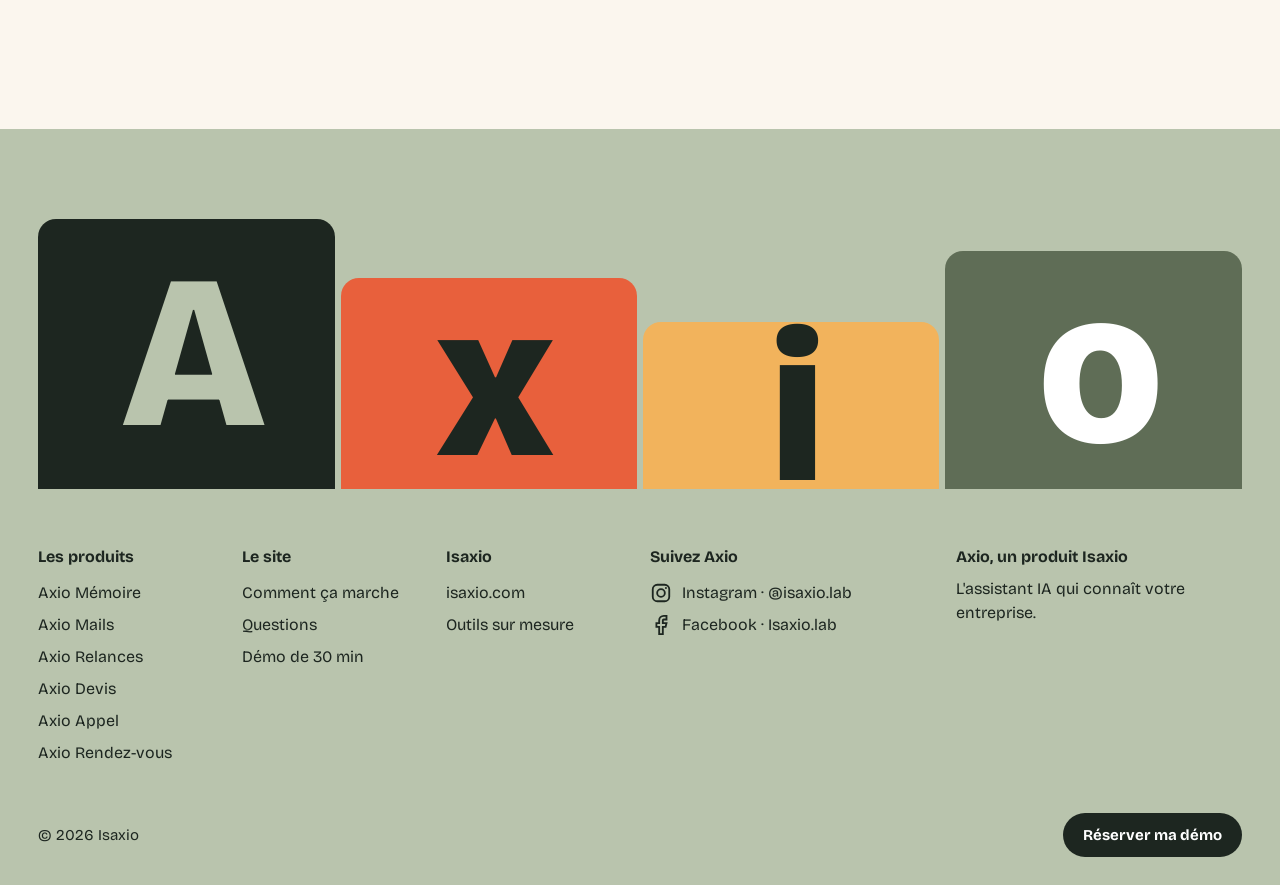
==== commit a6e7e72a: "Ajoute le lien de la Page Facebook Isaxio.lab Co-Authored-By: Claude Fable 5.2 <noreply@anthropic.co" ====
--- a/index.html
+++ b/index.html
@@ -617,7 +617,7 @@
         <li>On vous montre le produit qui correspond, sur un exemple proche du vôtre.</li>
         <li>On vous dit franchement si Axio peut vous aider, et ce que ça coûterait chez vous.</li>
       </ul>
-      <p class="suivre rv w3">En attendant, Axio est aussi sur <a href="https://www.instagram.com/isaxio.lab/" target="_blank" rel="noopener" data-umami-event="reseau-instagram">Instagram</a>.</p>
+      <p class="suivre rv w3">En attendant, Axio est aussi sur <a href="https://www.instagram.com/isaxio.lab/" target="_blank" rel="noopener" data-umami-event="reseau-instagram">Instagram</a> et <a href="https://www.facebook.com/isaxio.lab" target="_blank" rel="noopener" data-umami-event="reseau-facebook">Facebook</a>.</p>
       <img class="pose-demo rv w3" src="media/axio-coucou.webp" width="720" height="894" alt="" loading="lazy">
     </div>
     <div class="cal" id="cal">
@@ -650,7 +650,7 @@
     <nav aria-label="Les produits"><b>Les produits</b><a href="#memoire">Axio Mémoire</a><a href="#mails">Axio Mails</a><a href="#relances">Axio Relances</a><a href="#devis">Axio Devis</a><a href="#appel">Axio Appel</a><a href="#rdv">Axio Rendez-vous</a></nav>
     <nav aria-label="Le site"><b>Le site</b><a href="#comment">Comment ça marche</a><a href="#questions">Questions</a><a href="#demo">Démo de 30 min</a></nav>
     <nav aria-label="Isaxio"><b>Isaxio</b><a href="https://www.isaxio.com" target="_blank" rel="noopener">isaxio.com</a><a href="https://www.isaxio.com/#sur-mesure" target="_blank" rel="noopener">Outils sur mesure</a></nav>
-    <nav aria-label="Nos réseaux" class="reseaux"><b>Suivez Axio</b><a href="https://www.instagram.com/isaxio.lab/" target="_blank" rel="noopener" data-umami-event="reseau-instagram"><svg viewBox="0 0 24 24" aria-hidden="true"><rect x="3" y="3" width="18" height="18" rx="5"/><circle cx="12" cy="12" r="4.2"/><circle cx="17.4" cy="6.6" r="1.1" class="pt"/></svg>Instagram · @isaxio.lab</a></nav>
+    <nav aria-label="Nos réseaux" class="reseaux"><b>Suivez Axio</b><a href="https://www.instagram.com/isaxio.lab/" target="_blank" rel="noopener" data-umami-event="reseau-instagram"><svg viewBox="0 0 24 24" aria-hidden="true"><rect x="3" y="3" width="18" height="18" rx="5"/><circle cx="12" cy="12" r="4.2"/><circle cx="17.4" cy="6.6" r="1.1" class="pt"/></svg>Instagram · @isaxio.lab</a><a href="https://www.facebook.com/isaxio.lab" target="_blank" rel="noopener" data-umami-event="reseau-facebook"><svg viewBox="0 0 24 24" aria-hidden="true"><path d="M18 2h-3a5 5 0 0 0-5 5v3H7v4h3v8h4v-8h3l1-4h-4V7a1 1 0 0 1 1-1h3z"/></svg>Facebook · Isaxio.lab</a></nav>
     <div class="by"><b>Axio, un produit Isaxio</b><span>L'assistant IA qui connaît votre entreprise.</span></div>
   </div>
   <div class="f-last"><span>© 2026 Isaxio</span><a class="btn ink" href="#demo" data-umami-event="cta-demo-footer">Réserver ma démo</a></div>
